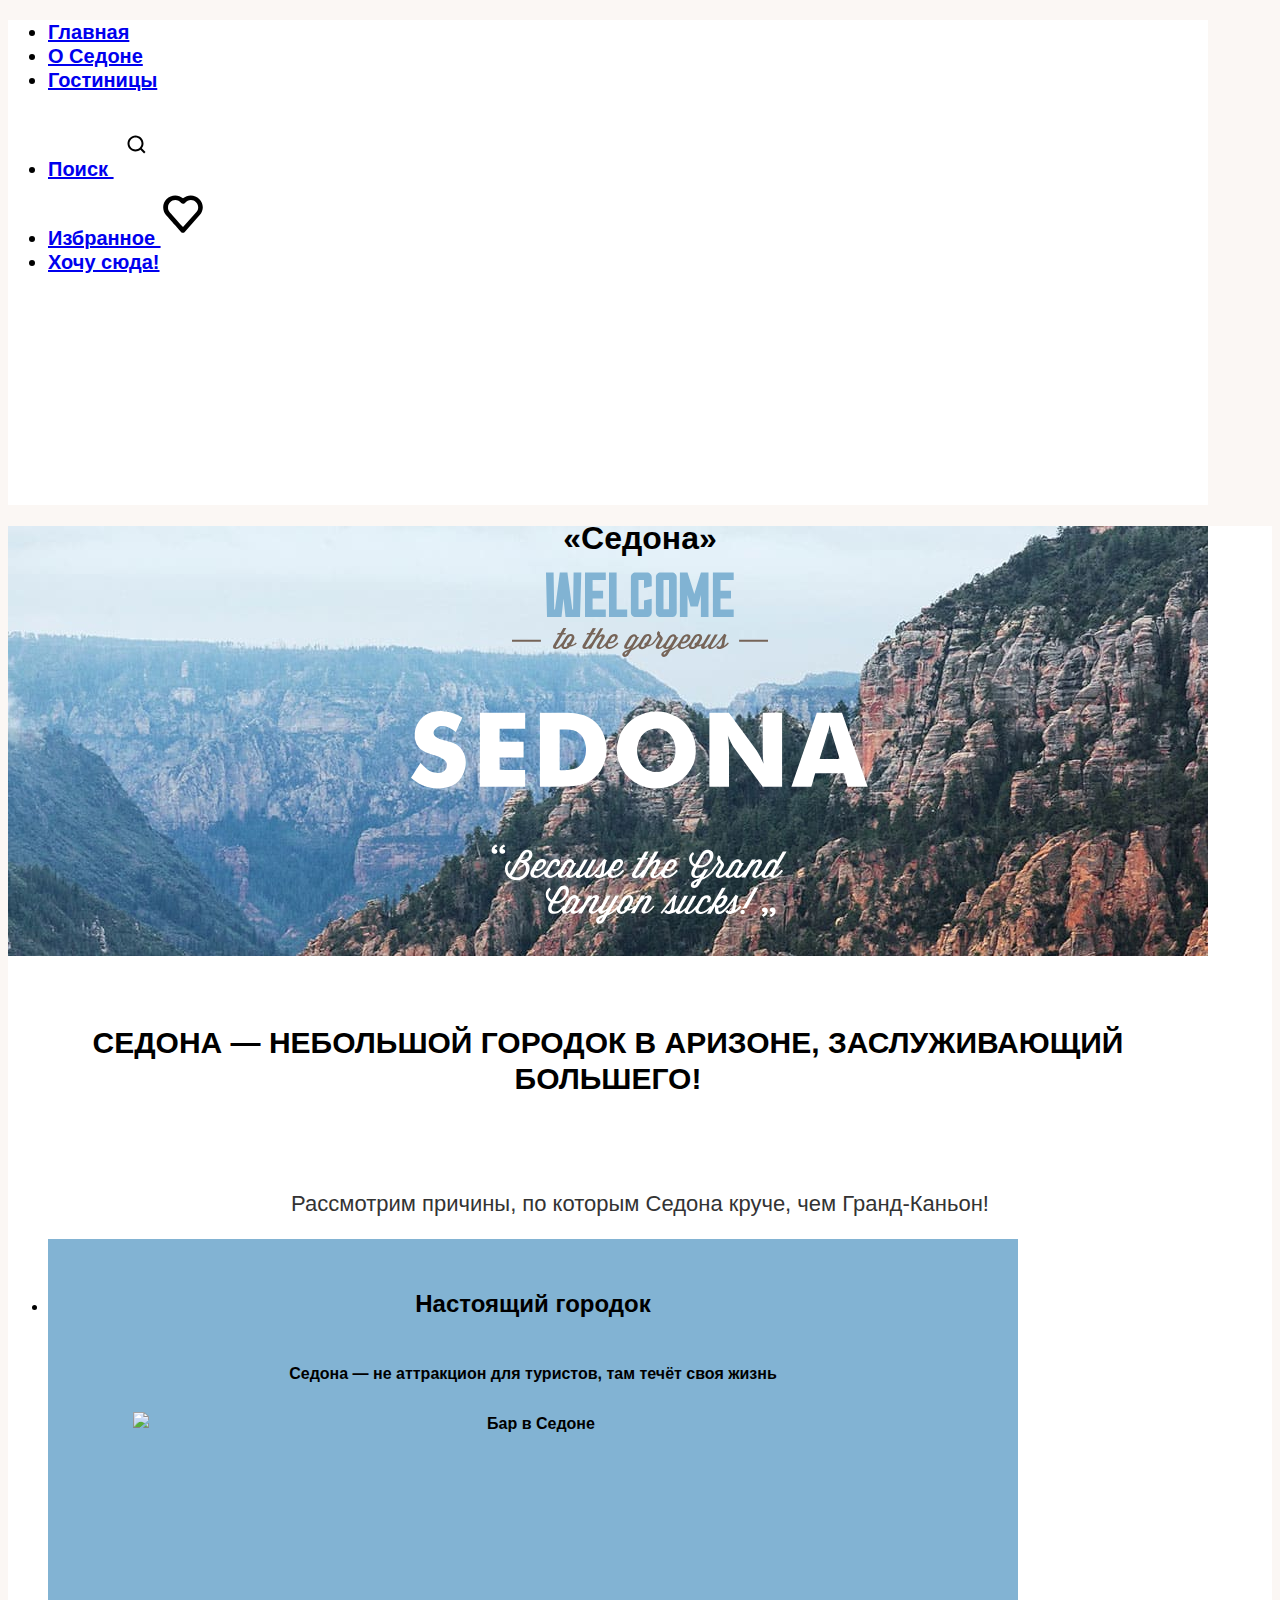
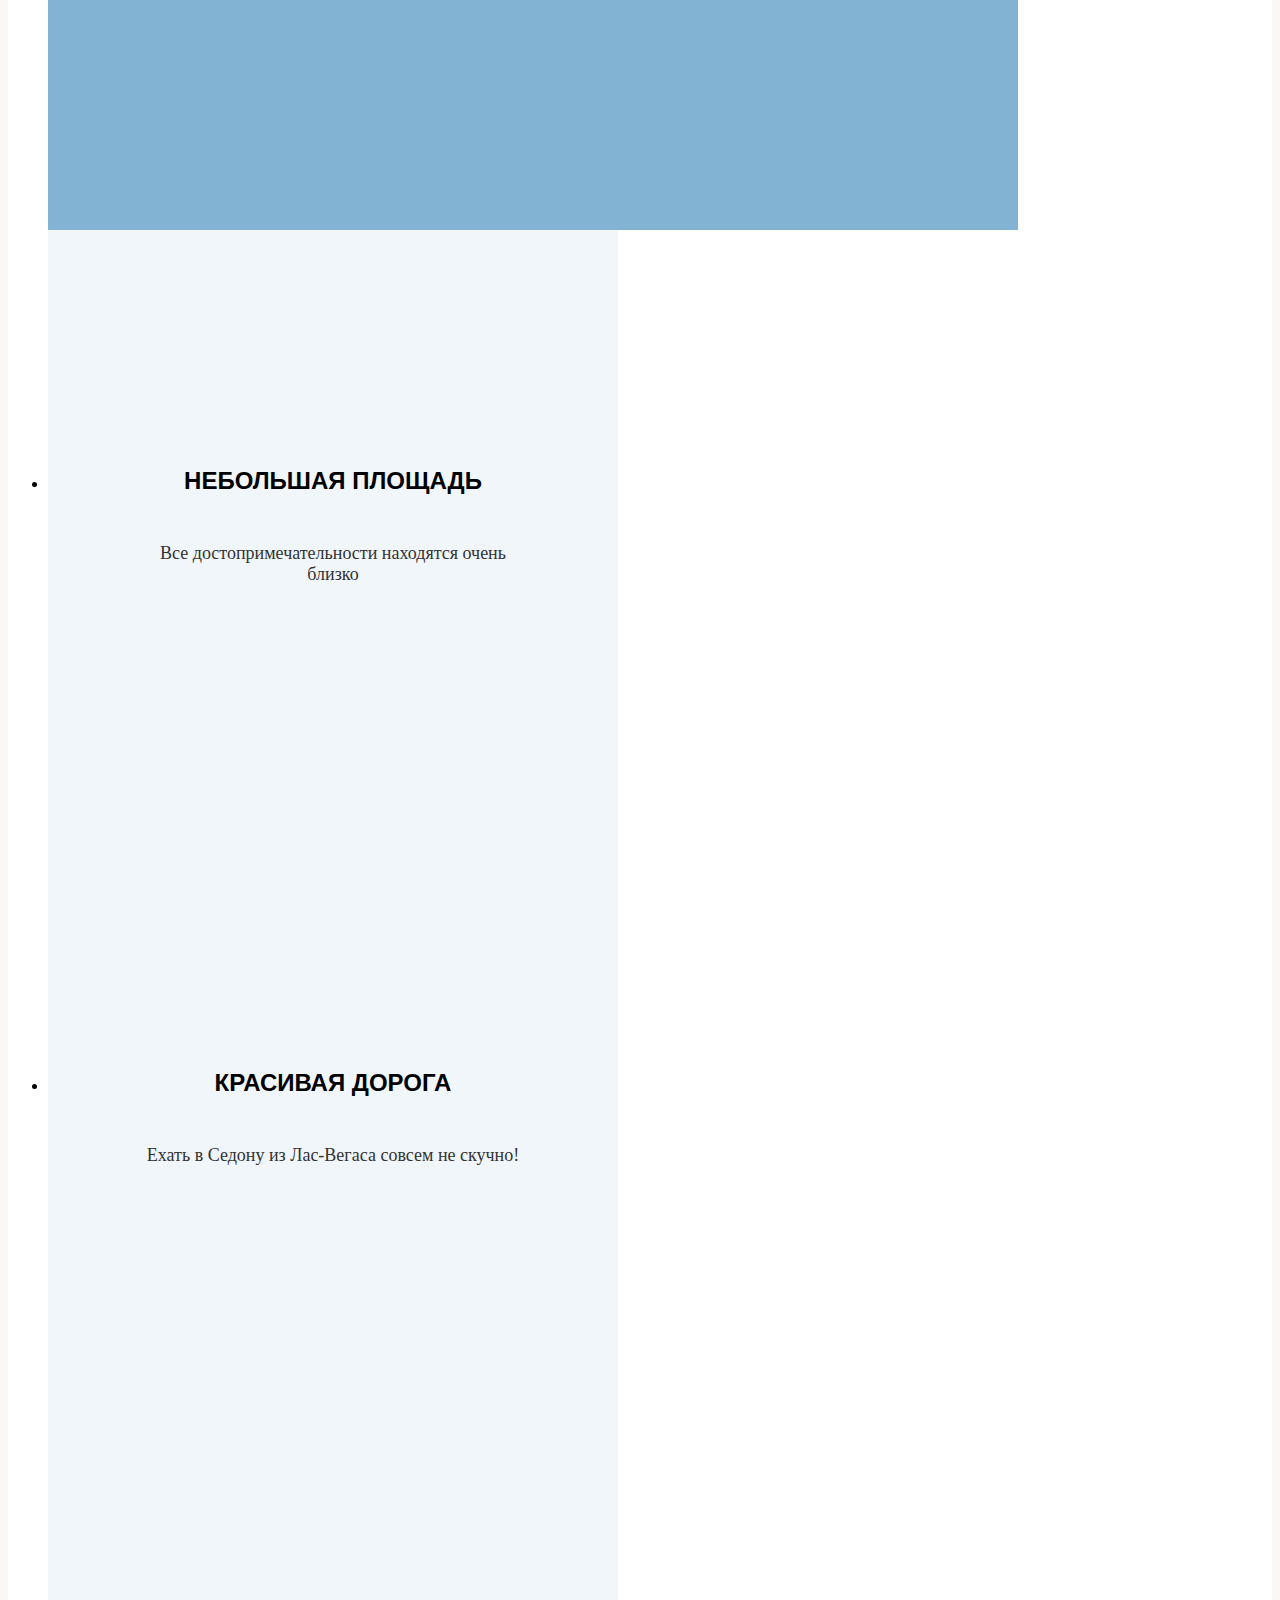
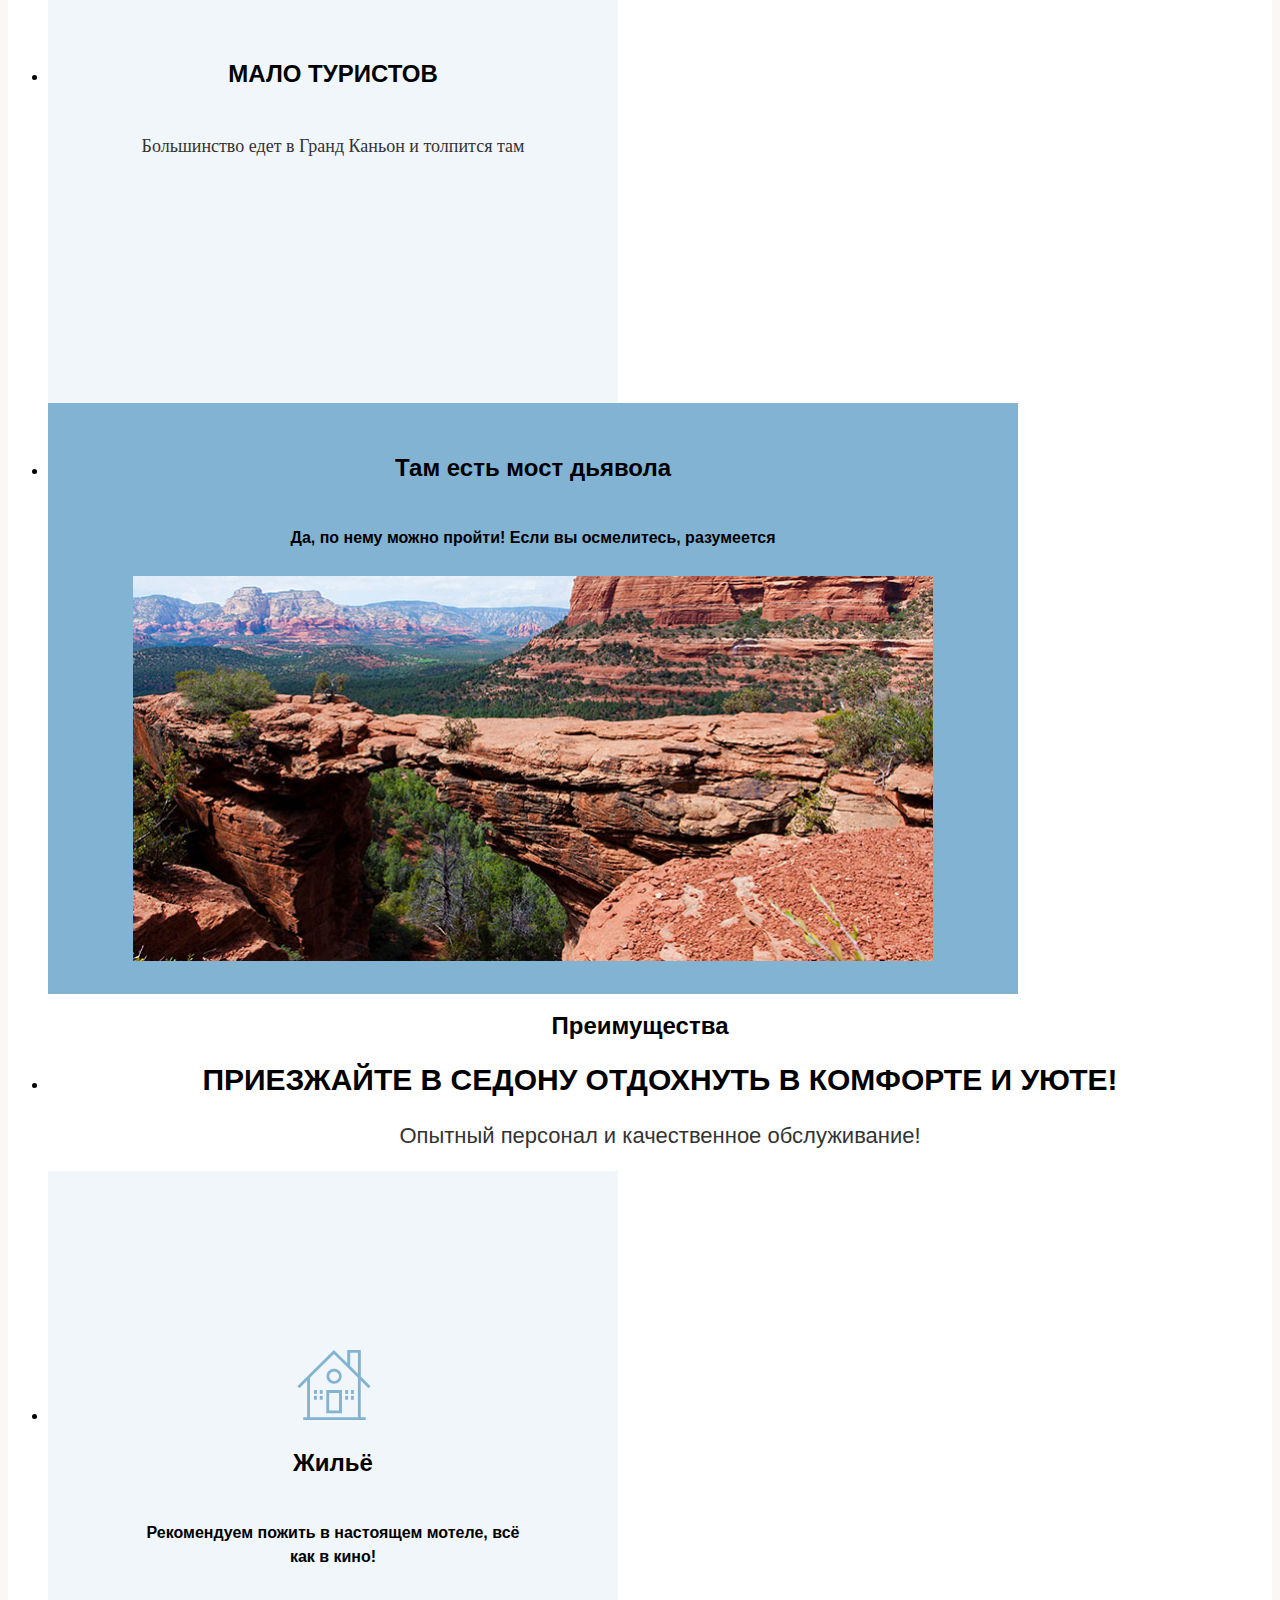
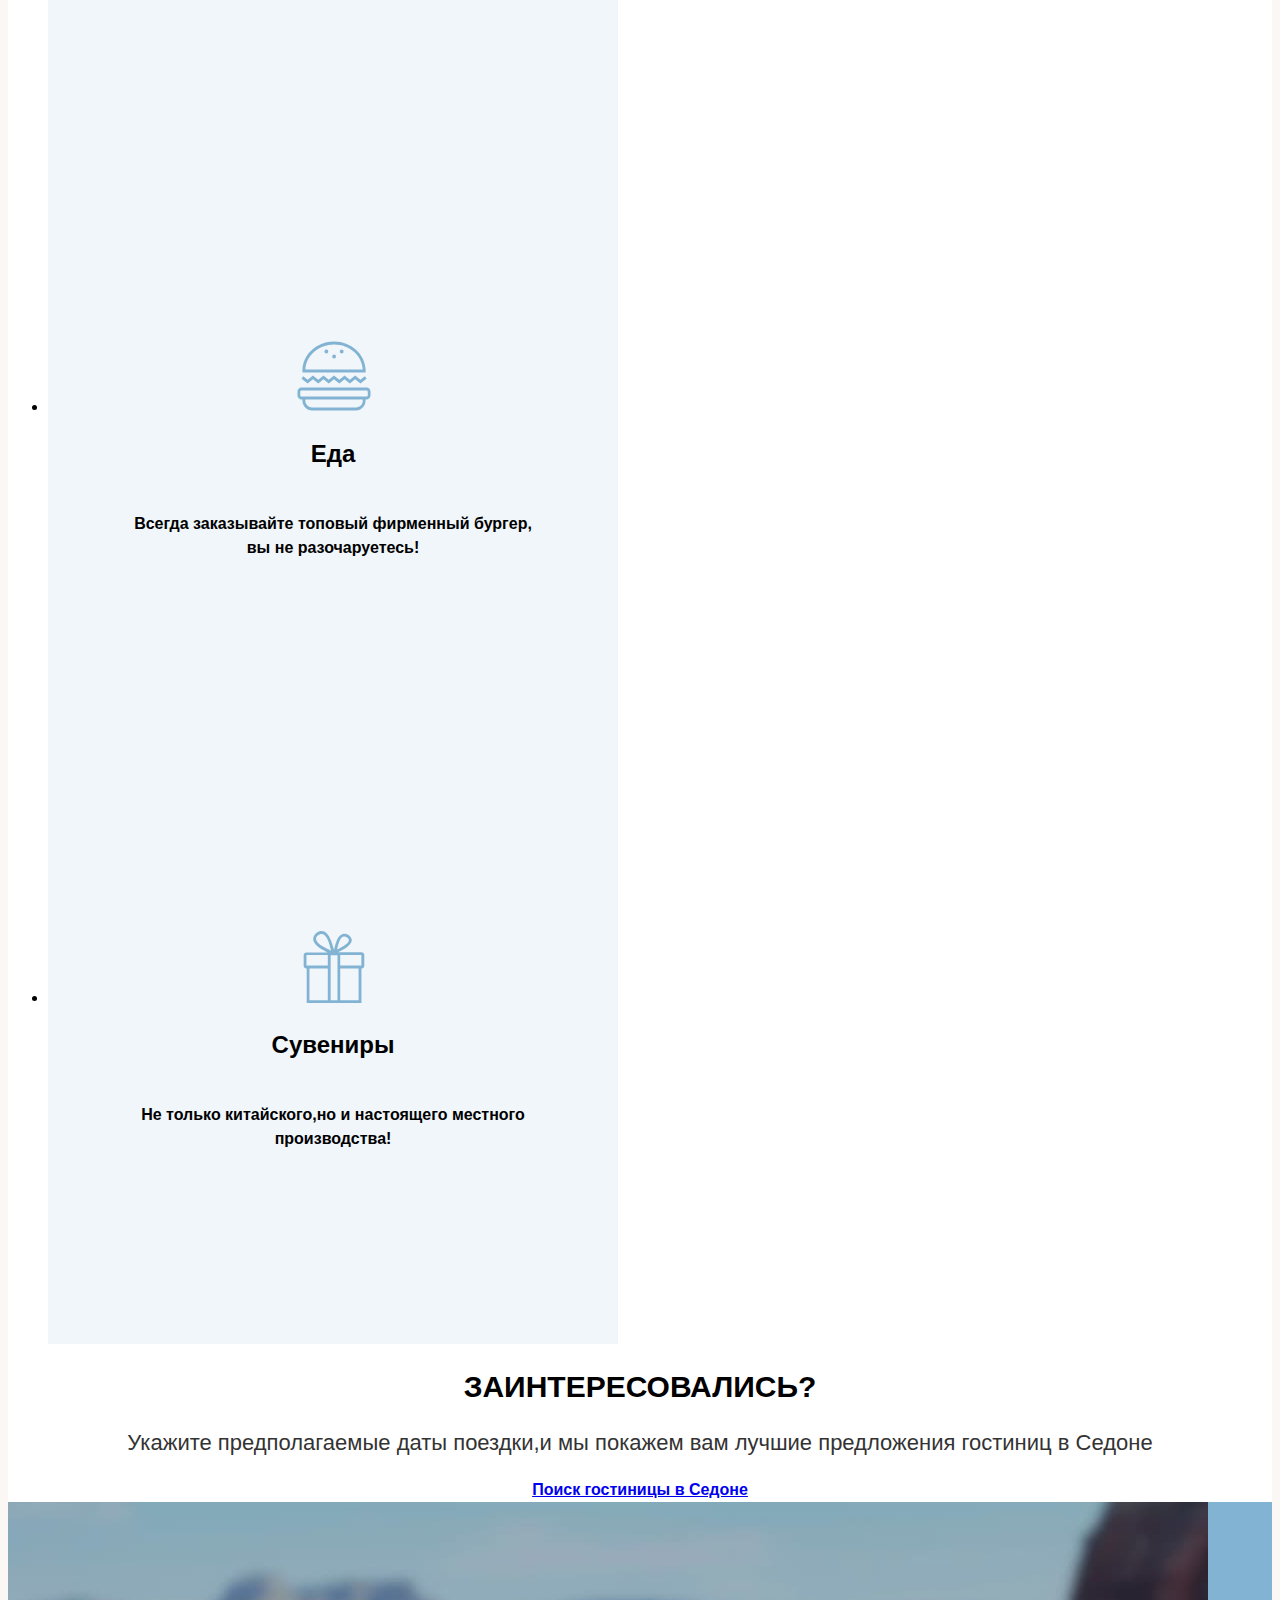
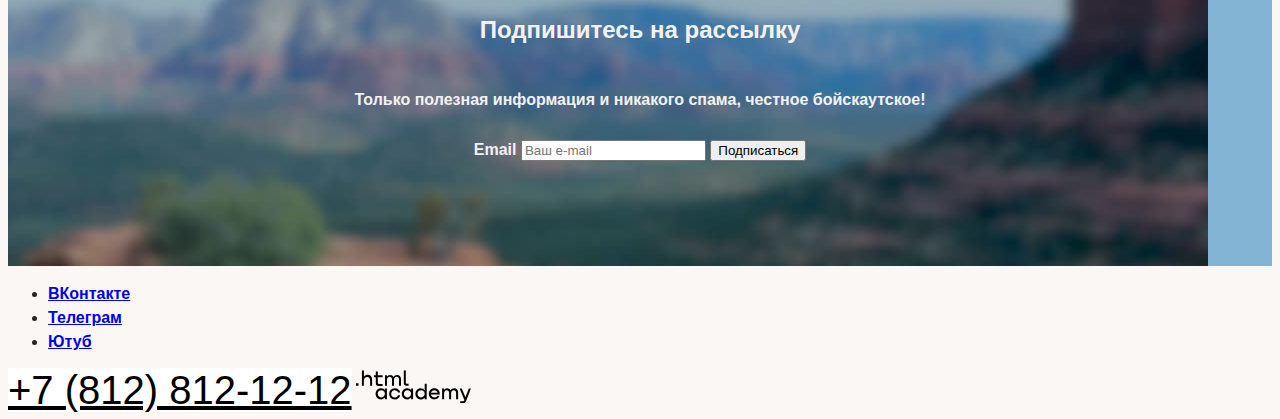
==== index.html @ 9a30c35a "правки в дз№4" ====
<!DOCTYPE html>
<html lang="ru">
  <head>
    <meta charset="utf-8">
    <title>HTML Academy: Седона</title>
    <link rel="stylesheet" href="styles/styles.css">
  </head>
  <body>
  <header class="page-header">
  <nav class="navigation">
  <a></a>
  <ul class="navigation-list">
  <li class="navigation-item">
  <a class="navigation-link" href="index.html">Главная</a>
  </li>
  <li class="navigation-item">
    <a class="navigation-link" href="#">О Седоне</a>
    </li>
    <li class="navigation-item">
      <a class="navigation-link" href="catalog.html">Гостиницы</a>
      </li>
</ul>
<ul class="navigation-list navigation-user">
  <li class="navigation-item">
  <a class="navigation-link" href="#">
    <span class="visually-hidden">
      Поиск
    </span>
      <img class="search" src="images/icons-header/search.svg" width="44" height="64" alt="Поиск">
  </a>
  </li>
  <li class="navigation-item">
    <a class="navigation-link" href="#">
      <span class="visually-hidden">
        Избранное
      </span>
        <img class="favorite" src="images/icons-header/favorite.svg" width="44" height="64" alt="Избранное">
    </a>
    </li>
    <li class="navigation-item">
      <a class="navigation-link" href="#">Хочу сюда!</a>
      </li>
</ul>
  </nav>
  </header>
  <main class="main-index">
    <section class="banner">
    <h1 class="visually-hidden">«Седона»</h1>
    <img class="inscription" src="images/welcome.svg" width="458" height="352" alt="Добро пожаловать в Седону!">
    </section>
    <section class="advantage">
    <h2 class="advantage-title-sedona">Седона — небольшой городок в Аризоне, заслуживающий большего!</h2>
    <p class="advantage-description-sedona">Рассмотрим причины, по которым Седона круче, чем Гранд-Каньон!</p>
    <ul class="advantages-list">
      <li class="advantages-item">
  <div class="block1-item-content">
    <h2 class="block1-title">Настоящий городок</h2>
      <p class="block1-description">Седона — не аттракцион для туристов, там течёт своя жизнь</p>
  <img class="advantage-image-village" src="images/advantages/Village.jpg" width="800" height="385" alt="Бар в Седоне">
</div>
</li>
   <li class="advantages-item">
    <div class="block2-item-content">
   <h2 class="block2-title">Небольшая площадь</h2>
   <p class="block2-description">Все достопримечательности находятся очень близко</p>
   </div>
   </li>
   <li class="advantages-item">
    <div class="block2-item-content">
     <h2 class="block2-title">Красивая дорога</h2>
     <p class="block2-description">Ехать в Седону из Лас-Вегаса совсем не скучно!</p>
    </div>
    </li>
    <li class="advantages-item">
      <div class="block2-item-content">
    <h2 class="block2-title">Мало туристов</h2>
     <p class="block2-description">Большинство едет в Гранд Каньон и толпится там</p>
      </div>
    </li>
    <li class="advantages-item">
      <div class="block3-item-content">
     <h2 class="block3-title">Там есть мост дьявола</h2>
     <p class="block3-description">Да, по нему можно пройти! Если вы осмелитесь, разумеется</p>
     <img class="sight-item" src="images/advantages/Devil's-bridge.jpg" width="800" height="385" alt="Мост дъявола в Седоне">
    </div>
     </li>
     </ul>
     </section>
      <section class="advantages">
     <h2 class="visually-hidden">Преимущества</h2>
    <ul class="advantages-list">
     <li class="block4-item-content">
   <h2 class="block4-title">Приезжайте в Седону отдохнуть в комфорте и уюте!</h2>
   <p class="block4-description">Опытный персонал и качественное обслуживание!</p>
     </li>
     </ul>
    </section>
    <section class="advantages">
   <ul class="advantages-list">
    <li class="advantages-item">
      <div class="block5-item-content">
   <img class="icon" src="images/icons-main/icon-house.svg" width="75" height="72" alt="иконка домика">
     <h2 class="advantages-title">Жильё</h2>
   <p class="advantages-description">Рекомендуем пожить в настоящем мотеле, всё как в кино!</p>
      </div>
  </li>
     <li class="advantages-item">
      <div class="block5-item-content">
      <img class="icon" src="images/icons-main/icon-burger.svg" width="75" height="72" alt="иконка бургера">
    <h2 class="advantages-title">Еда</h2>
   <p class="advantages-description">Всегда заказывайте топовый фирменный бургер, вы не разочаруетесь!</p>
  </div>
  </li>
     <li class="advantages-item">
      <div class="block5-item-content">
      <img class="icon" src="images/icons-main/icon-gift.svg" width="75" height="72" alt="иконка подарка">
    <h2 class="advantages-title">Сувениры</h2>
     <p class="advantages-description">Не только китайского,но и настоящего местного производства!</p>
    </div>
    </li>
     </ul>
     </section>
   <section class="appointment">
   <h2 class="appointment-title">Заинтересовались?</h2>
   <p class="appointment-title-description">Укажите предполагаемые даты поездки,и мы покажем вам лучшие предложения гостиниц в Седоне</p>
  <a class="button reserve-a-hotel" href="#">Поиск гостиницы в Седоне</a>
</section>
<section class="newsletter">
  <h2 class="page-main-title">Подпишитесь на рассылку</h2>
  <p>Только полезная информация и никакого спама, честное бойскаутское!</p>
  <form class="newsletter-form" action="https://echo.htmlacademy.ru/" method="post">
    <label class="visually-hidden" for="newsletter-email">Email</label>
  <input class="field"  placeholder="Ваш e-mail" type="email" name="newsletter-email" id="newsletter-email" required>
  <button class="button newsletter-button" type="submit">
   <span>Подписаться</span>
   </button>
  </form>
 </section>
     </main>
     <footer>
  <ul class="footer-social">
     <li class="footer-social-item">
      <a class="button" href="https://vk.com/htmlacademy">
     <span class="visually-hidden">ВКонтакте</span>
       </a>
       </li>
     <li class="footer-social-item">
     <a class="button" href=" https://t.me/htmlacademy">
     <span class="visually-hidden">Телеграм</span>
     </a>
     </li>
     <li class="footer-social-item">
    <a class="button" href="https://www.youtube.com/user/htmlacademyru">
     <span class="visually-hidden">Ютуб</span>
     </a>
     </li>
      </ul>
   <a class="footer-contacts-phone" href="tel:+78128121212">+7 (812) 812-12-12</a>
   <a class="htmlacademy-link" href="https://htmlacademy.ru/">
    <img class="htmlacademy-logo" src="images/htmlacademy-logo.svg">
  </a>
  </footer>
  </body>
</html>
---- styles/styles.css ----
@font-face {
  font-family: "PT Sans";
  font-style: normal;
  font-weight: 400;
  src: url("../fonts/ptsans-400.woff2") format("woff2");
  font-display: swap;
}

@font-face {
  font-family: "PT Sans";
  font-style: normal;
  font-weight: 700;
  src: url("../fonts/ptsans-700.woff2") format("woff2");
  font-display: swap;
}

body {
  font-family: "PT Sans", sans-serif;
  font-size: 16px;
  line-height: 24px;
  font-weight: 700;
  color: #242424;
  background-color: #fbf7f4;
}

  .page-header {
    color: #000000;
    background-color: #ffffff;
    width: 1200px;
    height: 485px;
  }

.inscription {
  align-content: center;
}

  .navigation {
font-family: "PT Sans", sans-serif;
font-size: 20px;
font-style: normal;
font-weight: 700;
line-height: 24px;
color: #000000;
background-color: #ffffff;
  }
  .main-index {
    color: #000000;
    background-color: #ffffff;
    background-image: url("../images/background.jpg");
    background-size: 1200px 485px auto;
    background-repeat: no-repeat;
    text-align: center;
  }


 .advantage-title-sedona {
font-size: 30px;
color: #000000;
font-style: normal;
font-weight: 700;
line-height: 36px;
text-transform: uppercase;
display: flex;
width: 1200px;
padding: 69px 0px;
flex-direction: column;
justify-content: center;
align-items: center;
gap: 25px;
background: var(--basic-white, #FFF);
  }

.advantage-description-sedona {
  font-size: 22px;
  font-style: normal;
  font-weight: 400;
  line-height: 26px;
  color: #333;
}
.block1-item-content {
background-color: #82B3D3;
color:#ffffff
background-image: url("../images/advantages/Village.jpg");
display: flex;
width: 800px;
height: 385px;
padding: 103px 85px;
flex-direction: column;
justify-content: center;
align-items: :right;
gap: 10px;
}

.block2-item-content {
  background: var(--background-second-1, rgba(131, 179, 211, 0.12));
  display: flex;
width: 400px;
height: 385px;
padding: 103px 85px;
flex-direction: column;
justify-content: center;
align-items: center;
gap: 10px;
flex-shrink: 0;
align-content: center;
}

.block2-title {
  font-size: 24px;
  font-style: normal;
  font-weight: 700;
  line-height: 28px;
  text-transform: uppercase;
  align-content: center;
}
.block2-description {
  font-family: PT Sans;
  font-size: 18px;
  font-style: normal;
  font-weight: 400;
  color: #333;
  line-height: 21px;
  align-content: center;
}
.block3-item-content {
background-color: #82B3D3;
color:#ffffff
background-image: url("../images/devil's-bridge.jpg");
display: flex;
width: 800px;
height: 385px;
padding: 103px 85px;
flex-direction: column;
justify-content: center;
align-items: :right;
gap: 10px;
}

.block4-title {
font-size: 30px;
font-style: normal;
font-weight: 700;
line-height: 36px;
text-transform: uppercase;
}
.block4-description {
  font-size: 22px;
  font-style: normal;
  font-weight: 400;
  line-height: 26px;
  color: #333;
}
.block5-item-content {
background: var(--background-second-1, rgba(131, 179, 211, 0.12));
display: flex;
width: 400px;
height: 385px;
padding: 103px 85px;
flex-direction: column;
justify-content: center;
align-items: center;
gap: 10px;
flex-shrink: 0;
align-content: center;
}
.appointment-title {
font-size: 30px;
font-style: normal;
font-weight: 700;
line-height: 36px;
text-transform: uppercase;
}

.appointment-title-description {
color:#333;
font-size: 22px;
font-style: normal;
font-weight: 400;
line-height: 26px;
}

.newsletter {
background-image: url("../images/Subscribe.jpg");
color: #F2F2F2;
background-color: #82B3D3;
display: flex;
padding: 96px 258px 104px 258px;
flex-direction: column;
justify-content: center;
align-items: center;
gap: 10px;
background-repeat: no-repeat;
}
.footer-contacts-phone {
font-size: 40px;
font-style: normal;
font-weight: 400;
line-height: 40px;
color: #000000;
background-color: #ffffff;
text-transform: uppercase;
}
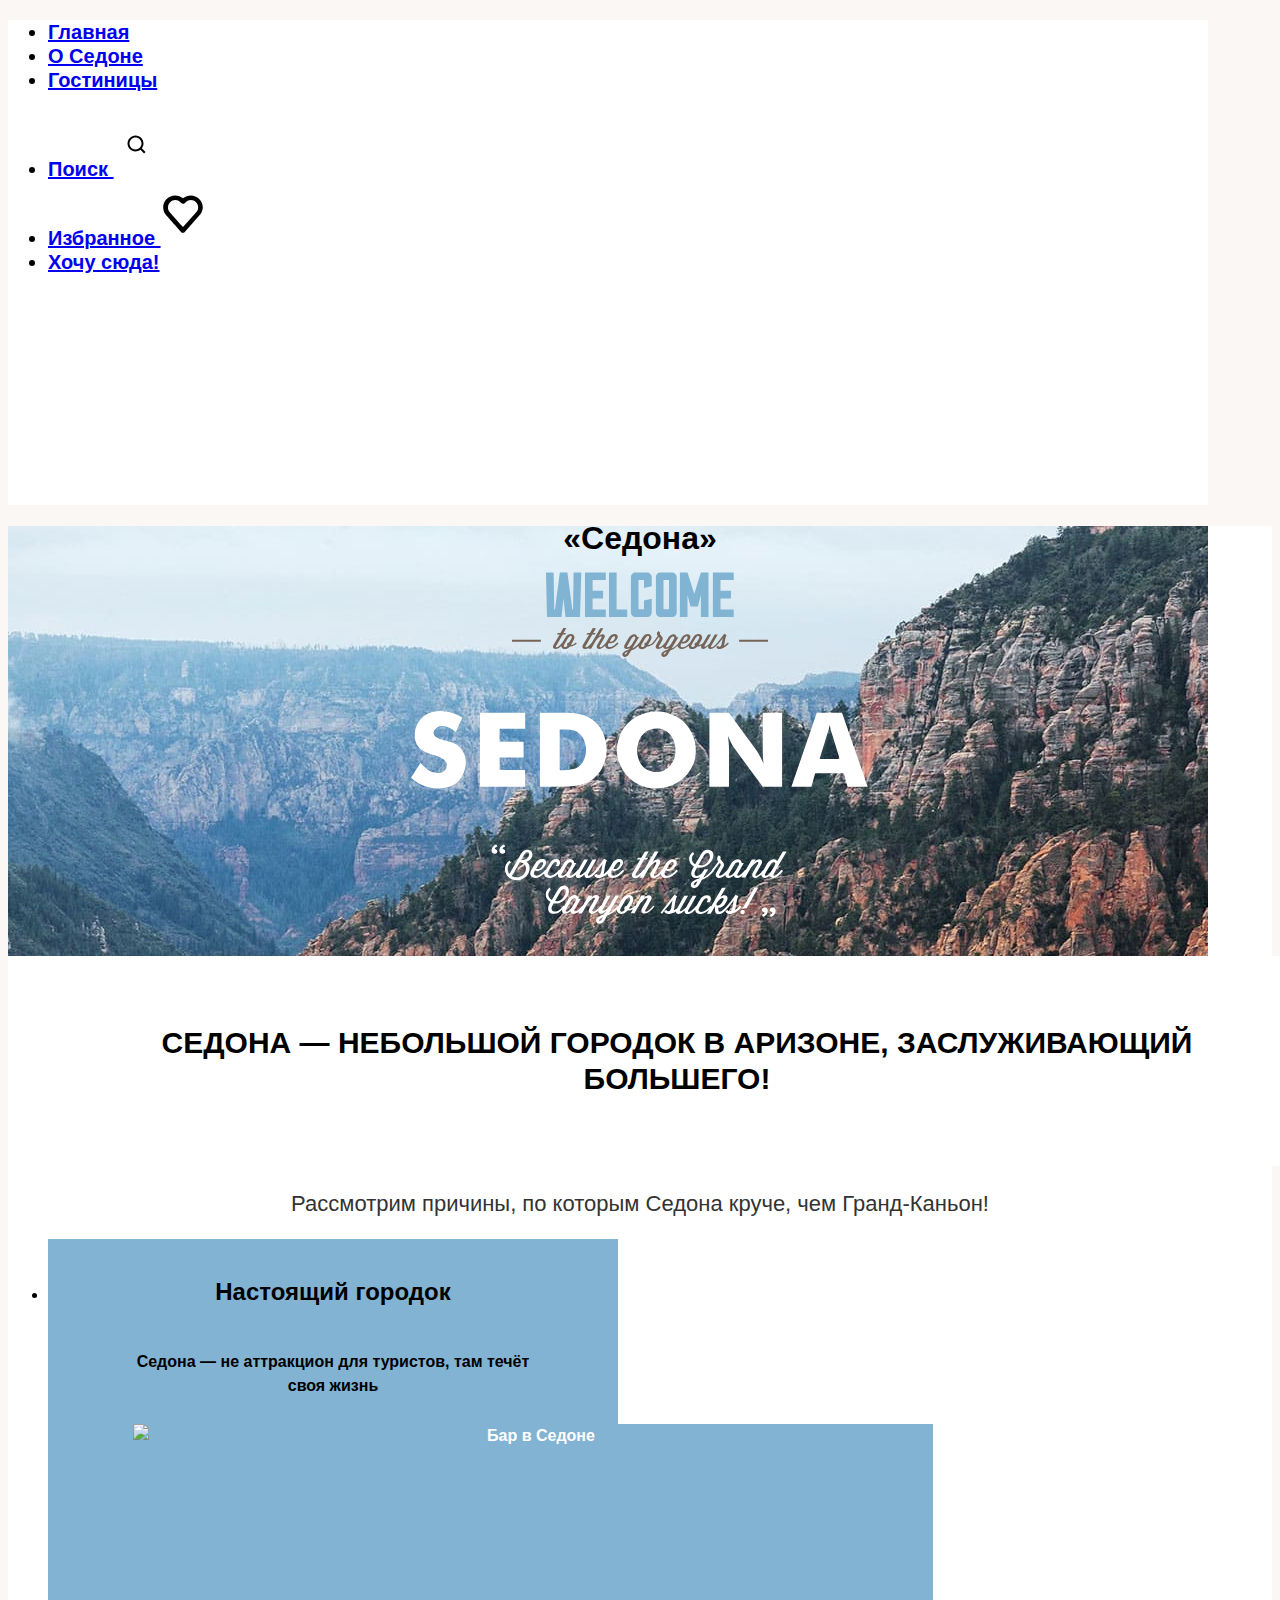
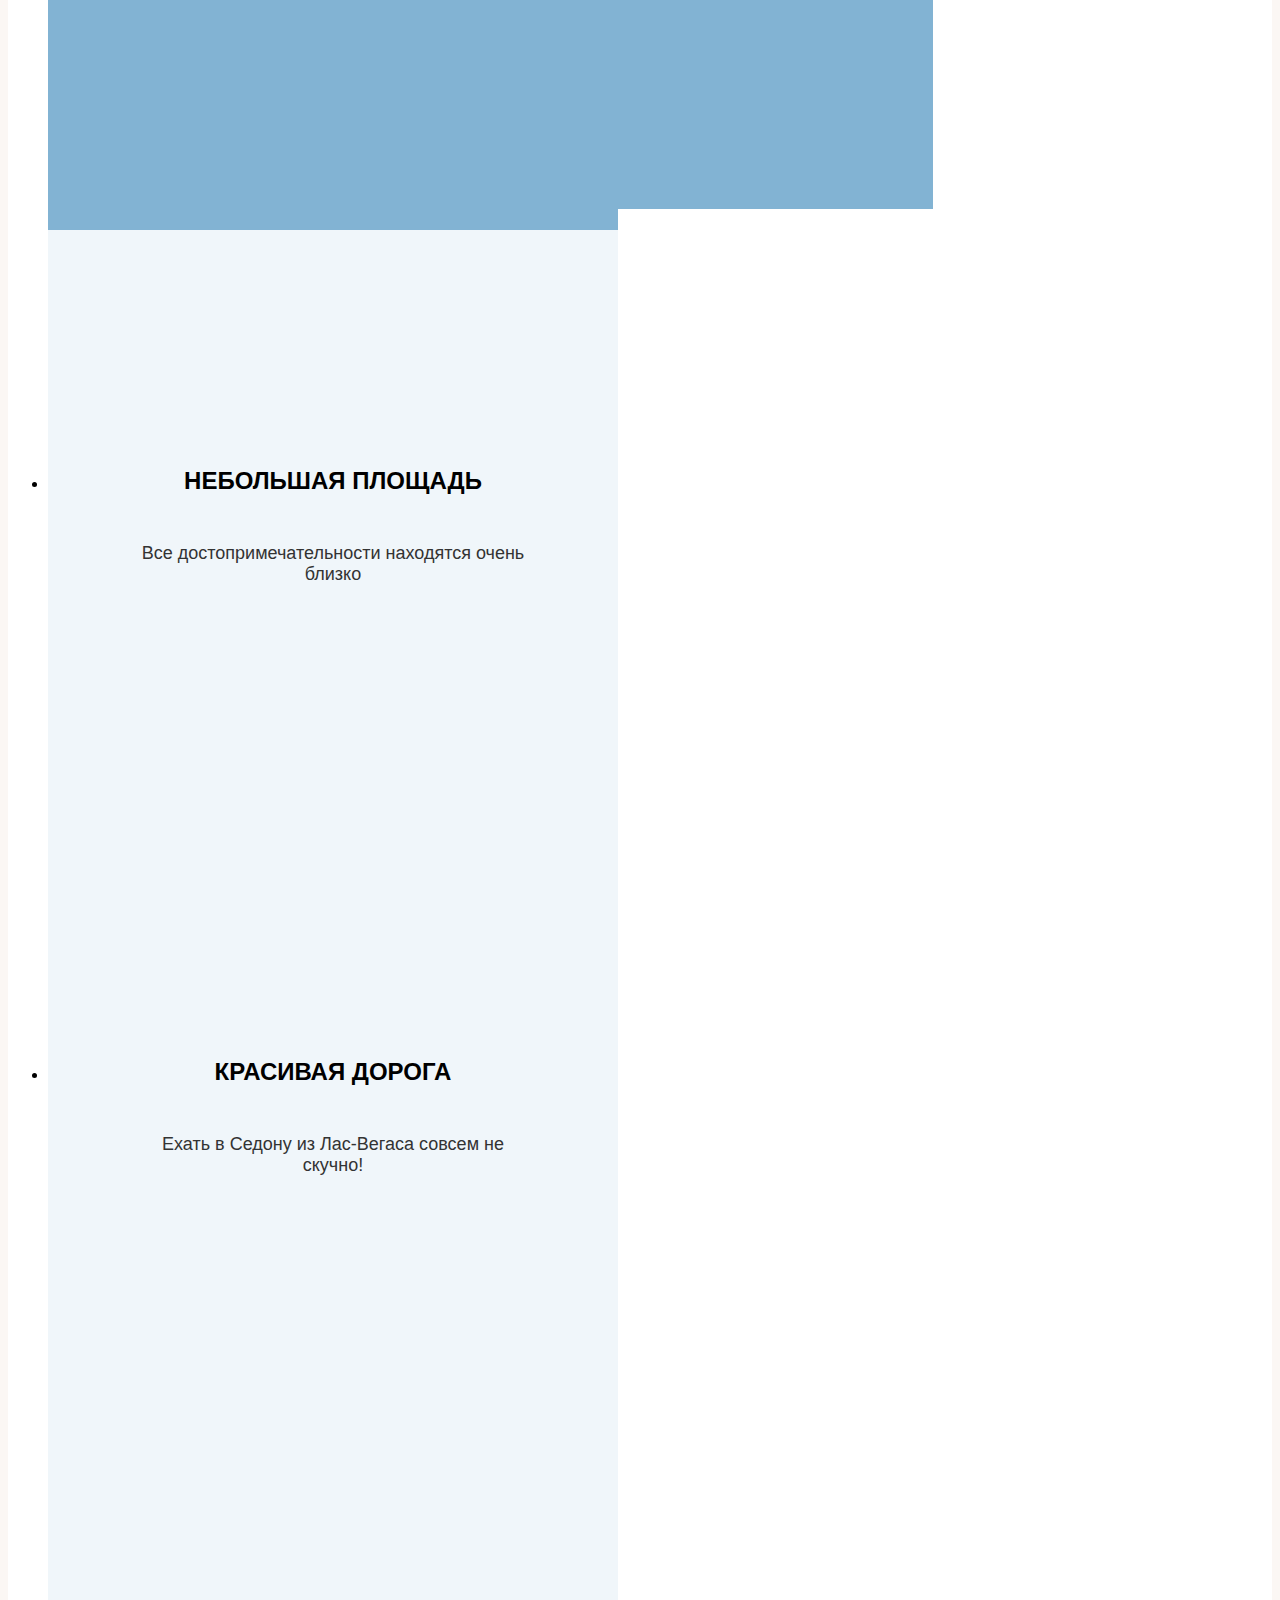
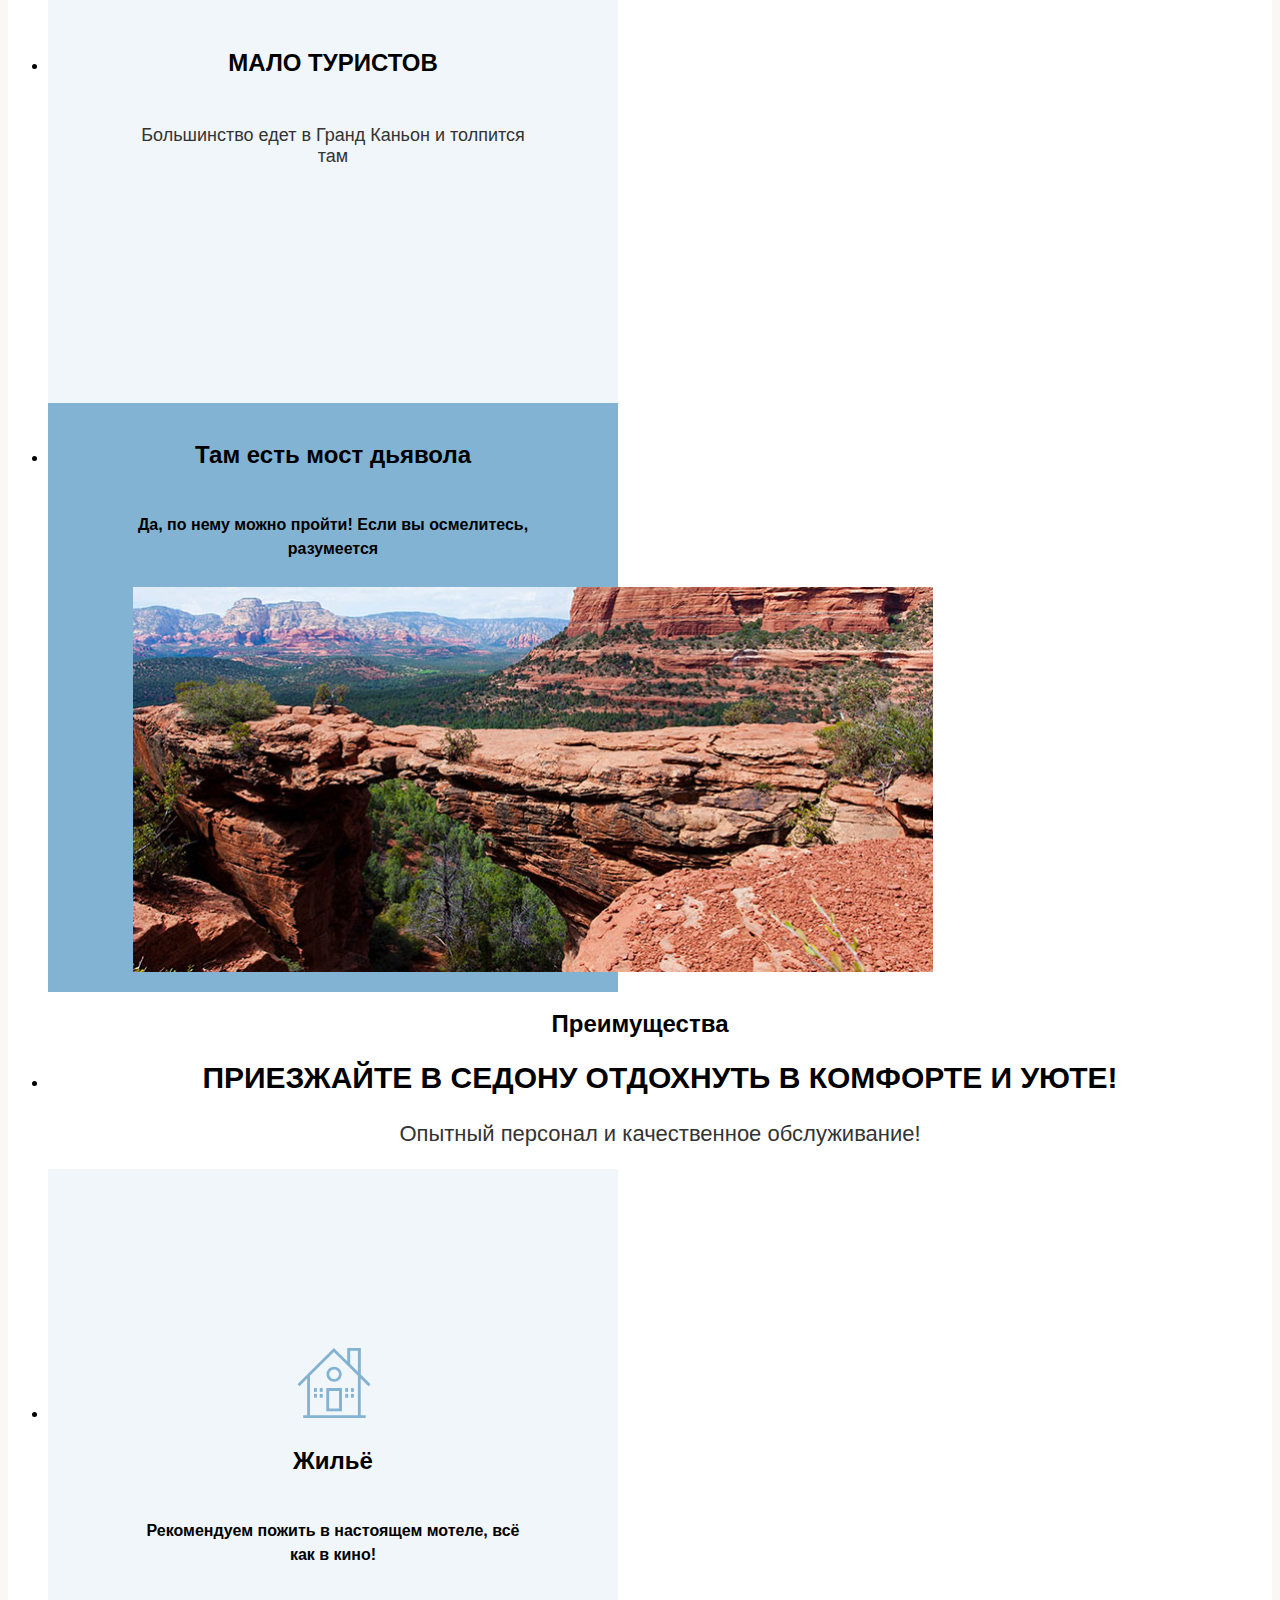
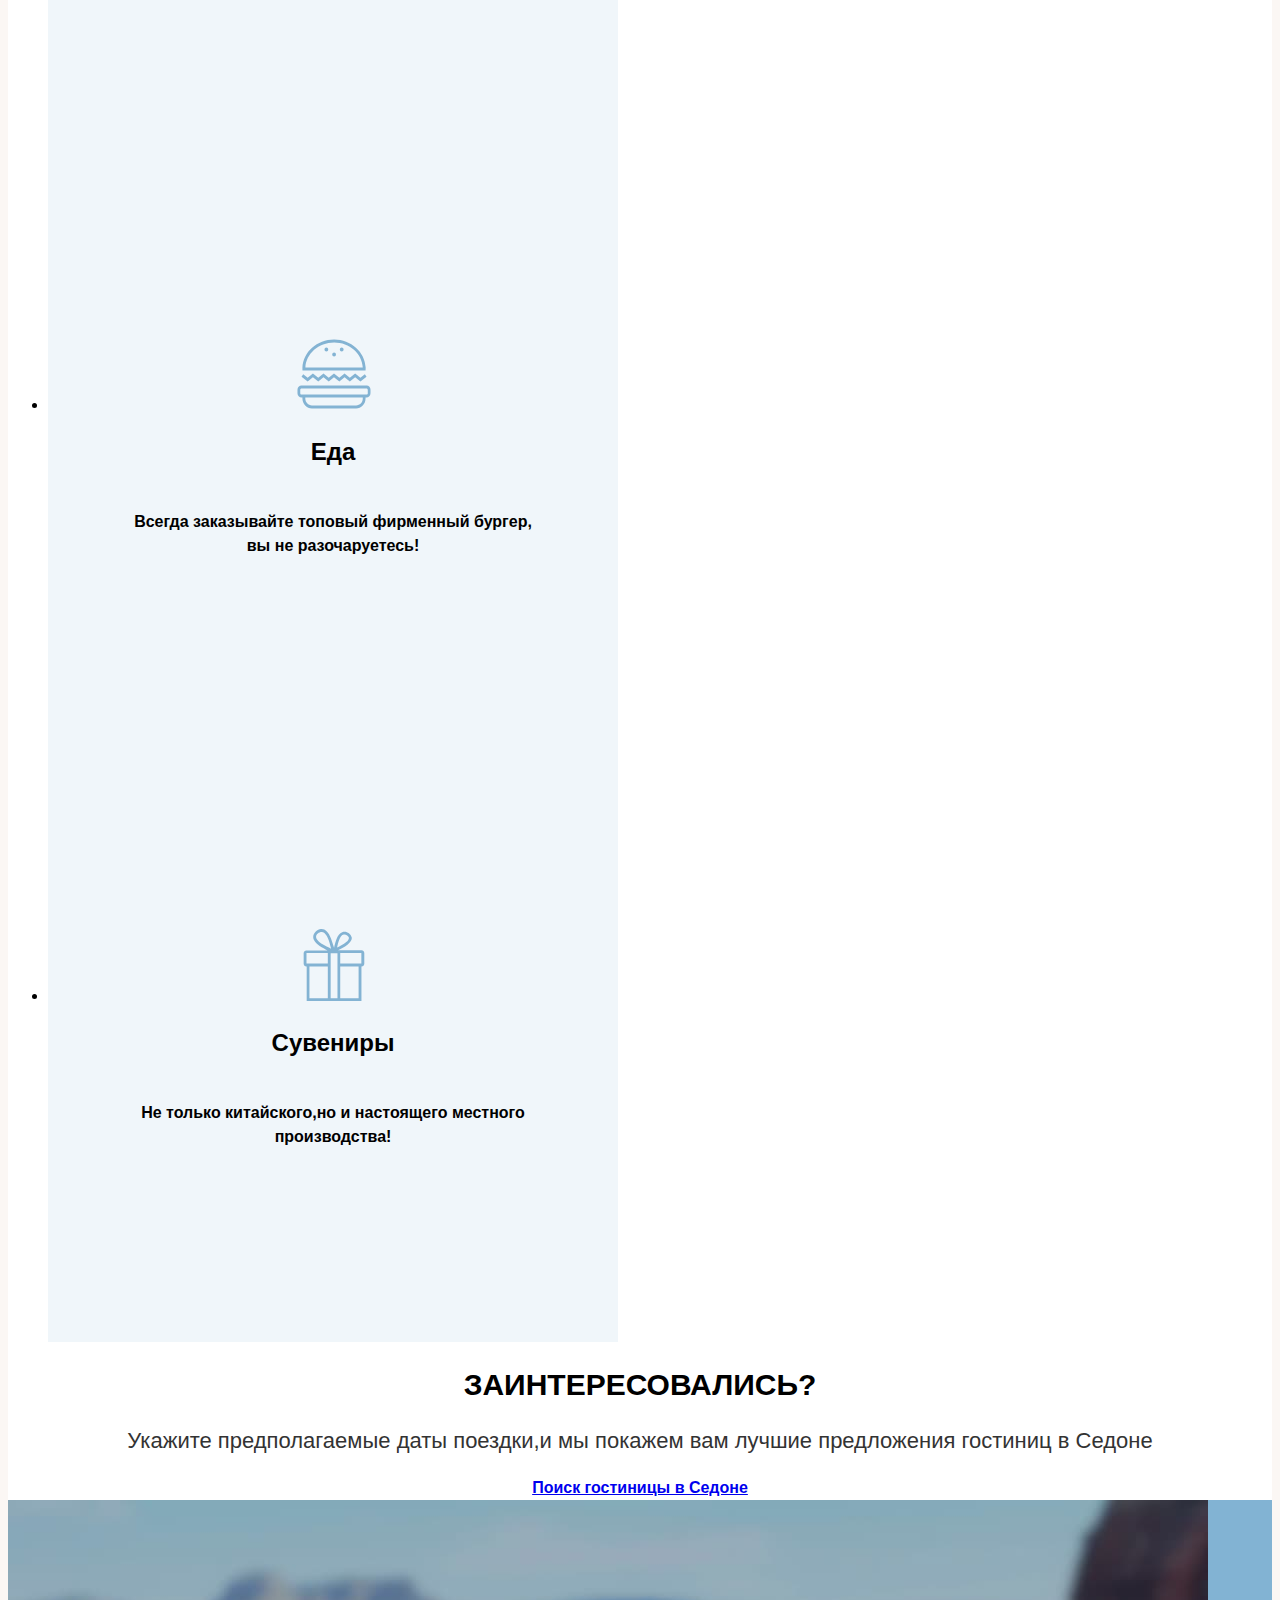
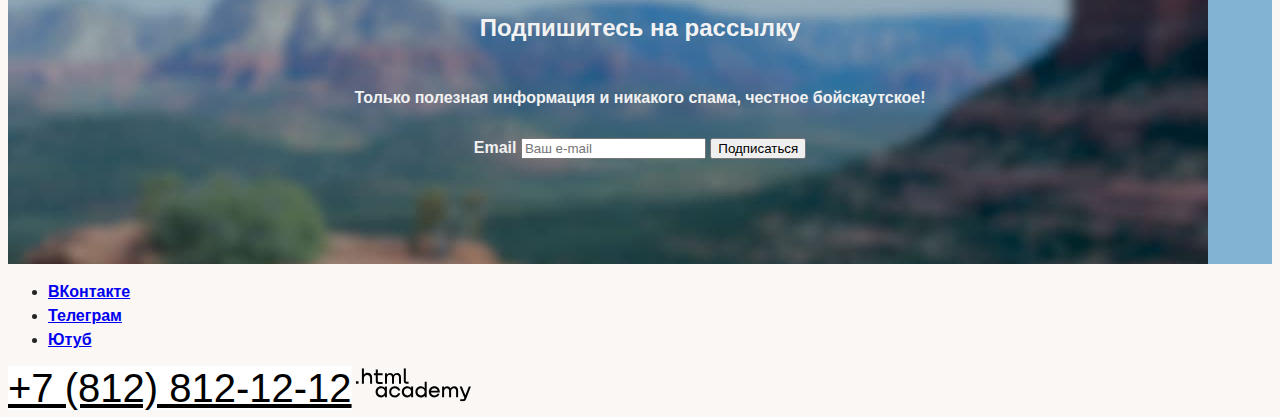
==== commit d82bcb8d: "правки в дз №4" ====
--- a/index.html
+++ b/index.html
@@ -81,7 +81,7 @@
       <div class="block3-item-content">
      <h2 class="block3-title">Там есть мост дьявола</h2>
      <p class="block3-description">Да, по нему можно пройти! Если вы осмелитесь, разумеется</p>
-     <img class="sight-item" src="images/advantages/Devil's-bridge.jpg" width="800" height="385" alt="Мост дъявола в Седоне">
+     <img class="advantage-image-devils-bridge" src="images/advantages/Devil's-bridge.jpg" width="800" height="385" alt="Мост дъявола в Седоне">
     </div>
      </li>
      </ul>
--- a/styles/styles.css
+++ b/styles/styles.css
@@ -5,7 +5,6 @@
   src: url("../fonts/ptsans-400.woff2") format("woff2");
   font-display: swap;
 }
-
 @font-face {
   font-family: "PT Sans";
   font-style: normal;
@@ -13,7 +12,6 @@
   src: url("../fonts/ptsans-700.woff2") format("woff2");
   font-display: swap;
 }
-
 body {
   font-family: "PT Sans", sans-serif;
   font-size: 16px;
@@ -22,54 +20,48 @@
   color: #242424;
   background-color: #fbf7f4;
 }
-
-  .page-header {
-    color: #000000;
-    background-color: #ffffff;
-    width: 1200px;
-    height: 485px;
-  }
-
+.page-header {
+  color: #000000;
+  background-color: #ffffff;
+  width: 1200px;
+  height: 485px;
+}
 .inscription {
   align-content: center;
 }
-
-  .navigation {
-font-family: "PT Sans", sans-serif;
-font-size: 20px;
-font-style: normal;
-font-weight: 700;
-line-height: 24px;
-color: #000000;
-background-color: #ffffff;
-  }
-  .main-index {
-    color: #000000;
-    background-color: #ffffff;
-    background-image: url("../images/background.jpg");
-    background-size: 1200px 485px auto;
-    background-repeat: no-repeat;
-    text-align: center;
-  }
-
-
- .advantage-title-sedona {
-font-size: 30px;
-color: #000000;
-font-style: normal;
-font-weight: 700;
-line-height: 36px;
-text-transform: uppercase;
-display: flex;
-width: 1200px;
-padding: 69px 0px;
-flex-direction: column;
-justify-content: center;
-align-items: center;
-gap: 25px;
-background: var(--basic-white, #FFF);
-  }
-
+.navigation {
+  font-family: "PT Sans", sans-serif;
+  font-size: 20px;
+  font-style: normal;
+  font-weight: 700;
+  line-height: 24px;
+  color: #000000;
+  background-color: #ffffff;
+}
+.main-index {
+  color: #000000;
+  background-color: #ffffff;
+  background-image: url("../images/background.jpg");
+  background-size: 1200px 485px;
+  background-repeat: no-repeat;
+  text-align: center;
+}
+.advantage-title-sedona {
+  font-size: 30px;
+  color: #000000;
+  font-style: normal;
+  font-weight: 700;
+  line-height: 36px;
+  text-transform: uppercase;
+  display: flex;
+  width: 1200px;
+  padding: 69px;
+  flex-direction: column;
+  justify-content: center;
+  align-items: center;
+  gap: 25px;
+  background: var(--basic-white, #fff);
+}
 .advantage-description-sedona {
   font-size: 22px;
   font-style: normal;
@@ -78,31 +70,32 @@
   color: #333;
 }
 .block1-item-content {
-background-color: #82B3D3;
-color:#ffffff
-background-image: url("../images/advantages/Village.jpg");
-display: flex;
-width: 800px;
-height: 385px;
-padding: 103px 85px;
-flex-direction: column;
-justify-content: center;
-align-items: :right;
-gap: 10px;
+  background: #82b3d3;
+  display: flex;
+  width: 400px;
+  height: 385px;
+  padding: 103px 85px;
+  flex-direction: column;
+  justify-content: center;
+  gap: 10px;
 }
-
+.advantage-image-village {
+  background-image: url("../images/advantages/Village.jpg");
+  background-color: #82b3d3;
+  color: #ffffff;
+}
 .block2-item-content {
   background: var(--background-second-1, rgba(131, 179, 211, 0.12));
   display: flex;
-width: 400px;
-height: 385px;
-padding: 103px 85px;
-flex-direction: column;
-justify-content: center;
-align-items: center;
-gap: 10px;
-flex-shrink: 0;
-align-content: center;
+  width: 400px;
+  height: 385px;
+  padding: 103px 85px;
+  flex-direction: column;
+  justify-content: center;
+  align-items: center;
+  gap: 10px;
+  flex-shrink: 0;
+  align-content: center;
 }
 
 .block2-title {
@@ -114,7 +107,6 @@
   align-content: center;
 }
 .block2-description {
-  font-family: PT Sans;
   font-size: 18px;
   font-style: normal;
   font-weight: 400;
@@ -123,25 +115,26 @@
   align-content: center;
 }
 .block3-item-content {
-background-color: #82B3D3;
-color:#ffffff
-background-image: url("../images/devil's-bridge.jpg");
-display: flex;
-width: 800px;
-height: 385px;
-padding: 103px 85px;
-flex-direction: column;
-justify-content: center;
-align-items: :right;
-gap: 10px;
+  background: #82b3d3;
+  display: flex;
+  width: 400px;
+  height: 385px;
+  padding: 102px 85px;
+  flex-direction: column;
+  justify-content: center;
+  gap: 10px;
 }
-
+.advantage-image-devils-bridge {
+  background-image: url("../images/devil's-bridge.jpg");
+  background-color: #82b3d3;
+  color: #ffffff;
+}
 .block4-title {
-font-size: 30px;
-font-style: normal;
-font-weight: 700;
-line-height: 36px;
-text-transform: uppercase;
+  font-size: 30px;
+  font-style: normal;
+  font-weight: 700;
+  line-height: 36px;
+  text-transform: uppercase;
 }
 .block4-description {
   font-size: 22px;
@@ -151,52 +144,50 @@
   color: #333;
 }
 .block5-item-content {
-background: var(--background-second-1, rgba(131, 179, 211, 0.12));
-display: flex;
-width: 400px;
-height: 385px;
-padding: 103px 85px;
-flex-direction: column;
-justify-content: center;
-align-items: center;
-gap: 10px;
-flex-shrink: 0;
-align-content: center;
+  background: var(--background-second-1, rgba(131, 179, 211, 0.12));
+  display: flex;
+  width: 400px;
+  height: 385px;
+  padding: 103px 85px;
+  flex-direction: column;
+  justify-content: center;
+  align-items: center;
+  gap: 10px;
+  flex-shrink: 0;
+  align-content: center;
 }
 .appointment-title {
-font-size: 30px;
-font-style: normal;
-font-weight: 700;
-line-height: 36px;
-text-transform: uppercase;
+  font-size: 30px;
+  font-style: normal;
+  font-weight: 700;
+  line-height: 36px;
+  text-transform: uppercase;
 }
-
 .appointment-title-description {
-color:#333;
-font-size: 22px;
-font-style: normal;
-font-weight: 400;
-line-height: 26px;
+  color: #333;
+  font-size: 22px;
+  font-style: normal;
+  font-weight: 400;
+  line-height: 26px;
 }
-
 .newsletter {
-background-image: url("../images/Subscribe.jpg");
-color: #F2F2F2;
-background-color: #82B3D3;
-display: flex;
-padding: 96px 258px 104px 258px;
-flex-direction: column;
-justify-content: center;
-align-items: center;
-gap: 10px;
-background-repeat: no-repeat;
+  background-image: url("../images/Subscribe.jpg");
+  color: #f2f2f2;
+  background-color: #82b3d3;
+  display: flex;
+  padding: 96px 258px 104px 258px;
+  flex-direction: column;
+  justify-content: center;
+  align-items: center;
+  gap: 10px;
+  background-repeat: no-repeat;
 }
 .footer-contacts-phone {
-font-size: 40px;
-font-style: normal;
-font-weight: 400;
-line-height: 40px;
-color: #000000;
-background-color: #ffffff;
-text-transform: uppercase;
+  font-size: 40px;
+  font-style: normal;
+  font-weight: 400;
+  line-height: 40px;
+  color: #000000;
+  background-color: #ffffff;
+  text-transform: uppercase;
 }
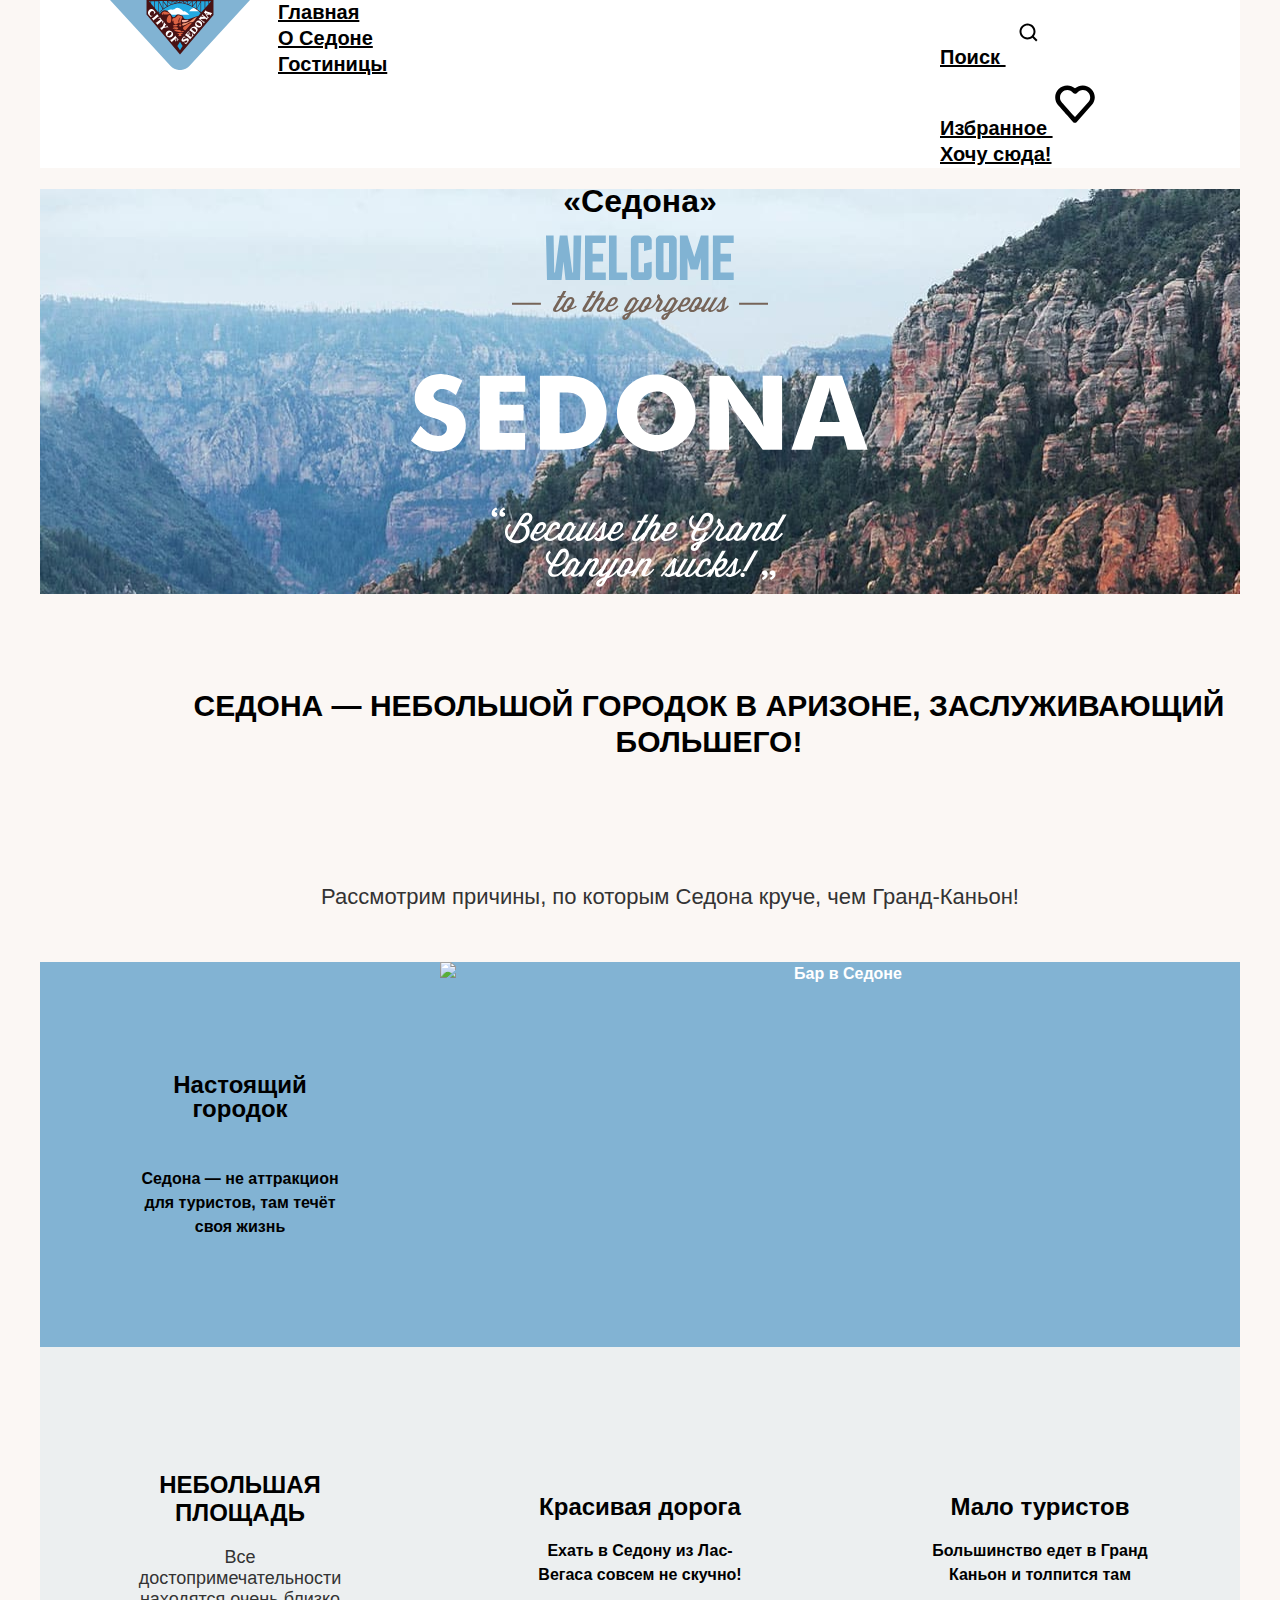
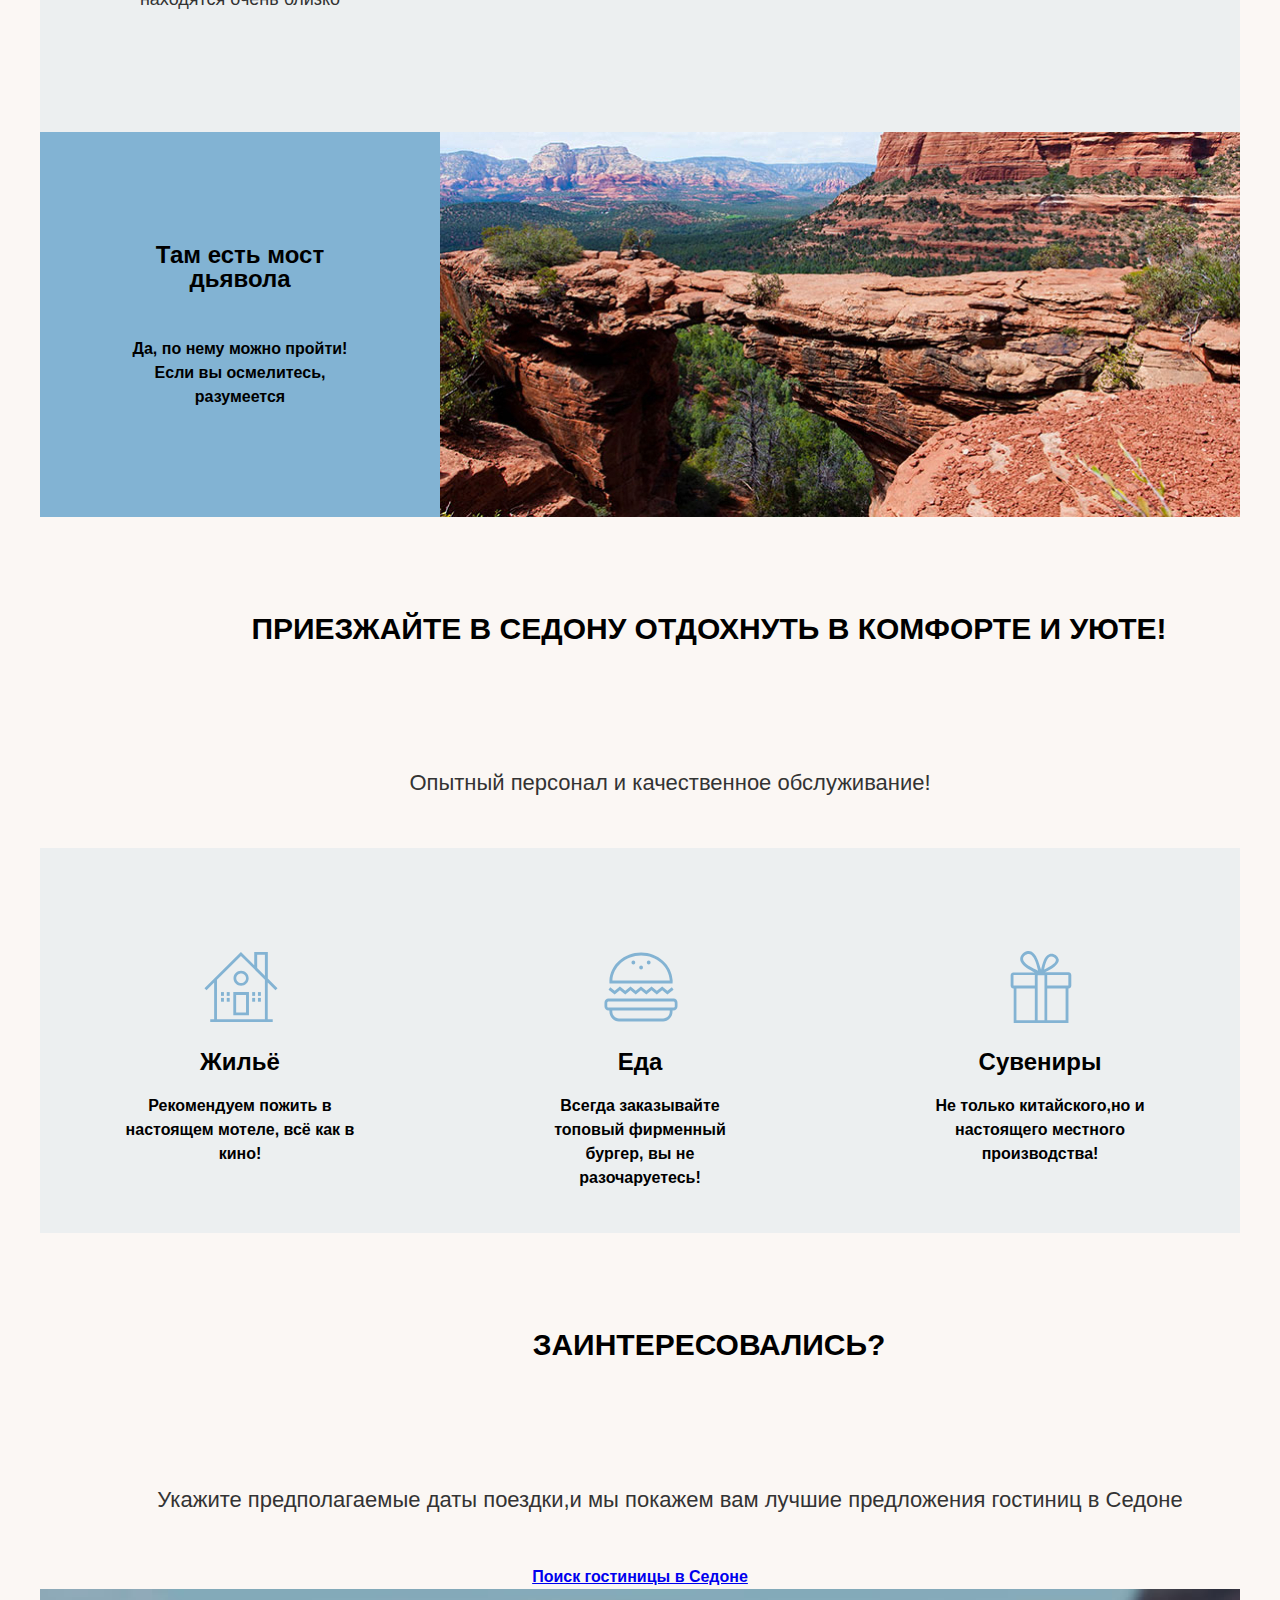
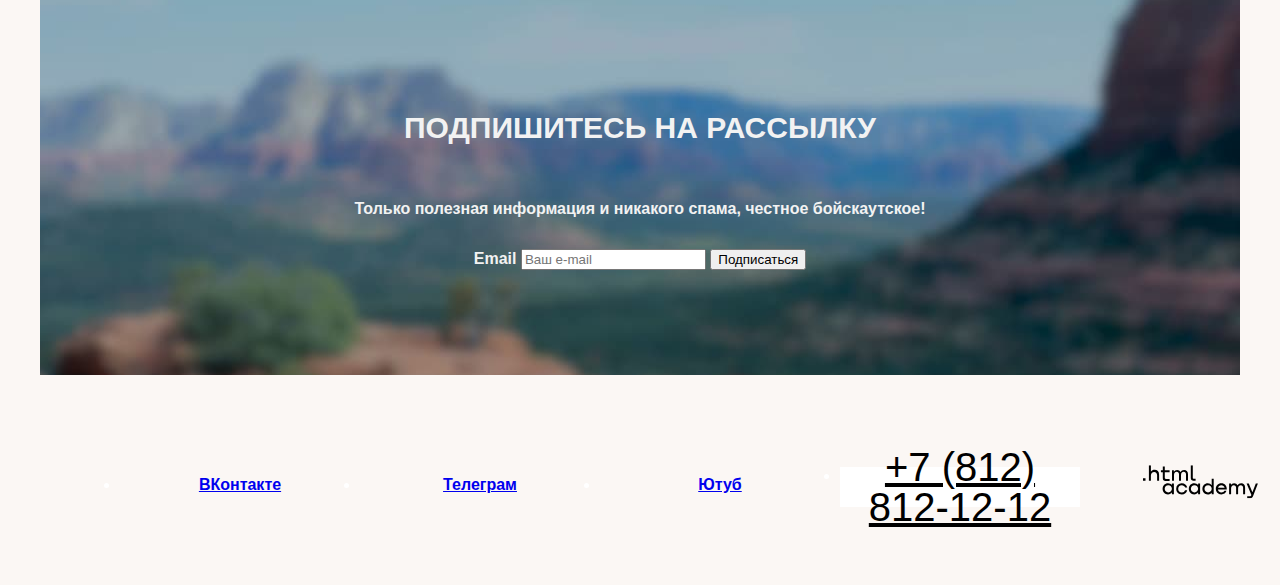
==== commit c42e689b: "дз #5" ====
--- a/index.html
+++ b/index.html
@@ -1,164 +1,269 @@
 <!DOCTYPE html>
 <html lang="ru">
   <head>
-    <meta charset="utf-8">
+    <meta charset="utf-8" />
     <title>HTML Academy: Седона</title>
-    <link rel="stylesheet" href="styles/styles.css">
+    <link rel="stylesheet" href="styles/styles.css" />
   </head>
   <body>
-  <header class="page-header">
-  <nav class="navigation">
-  <a></a>
-  <ul class="navigation-list">
-  <li class="navigation-item">
-  <a class="navigation-link" href="index.html">Главная</a>
-  </li>
-  <li class="navigation-item">
-    <a class="navigation-link" href="#">О Седоне</a>
-    </li>
-    <li class="navigation-item">
-      <a class="navigation-link" href="catalog.html">Гостиницы</a>
-      </li>
-</ul>
-<ul class="navigation-list navigation-user">
-  <li class="navigation-item">
-  <a class="navigation-link" href="#">
-    <span class="visually-hidden">
-      Поиск
-    </span>
-      <img class="search" src="images/icons-header/search.svg" width="44" height="64" alt="Поиск">
-  </a>
-  </li>
-  <li class="navigation-item">
-    <a class="navigation-link" href="#">
-      <span class="visually-hidden">
-        Избранное
-      </span>
-        <img class="favorite" src="images/icons-header/favorite.svg" width="44" height="64" alt="Избранное">
-    </a>
-    </li>
-    <li class="navigation-item">
-      <a class="navigation-link" href="#">Хочу сюда!</a>
-      </li>
-</ul>
-  </nav>
-  </header>
-  <main class="main-index">
-    <section class="banner">
-    <h1 class="visually-hidden">«Седона»</h1>
-    <img class="inscription" src="images/welcome.svg" width="458" height="352" alt="Добро пожаловать в Седону!">
-    </section>
-    <section class="advantage">
-    <h2 class="advantage-title-sedona">Седона — небольшой городок в Аризоне, заслуживающий большего!</h2>
-    <p class="advantage-description-sedona">Рассмотрим причины, по которым Седона круче, чем Гранд-Каньон!</p>
-    <ul class="advantages-list">
-      <li class="advantages-item">
-  <div class="block1-item-content">
-    <h2 class="block1-title">Настоящий городок</h2>
-      <p class="block1-description">Седона — не аттракцион для туристов, там течёт своя жизнь</p>
-  <img class="advantage-image-village" src="images/advantages/Village.jpg" width="800" height="385" alt="Бар в Седоне">
-</div>
-</li>
-   <li class="advantages-item">
-    <div class="block2-item-content">
-   <h2 class="block2-title">Небольшая площадь</h2>
-   <p class="block2-description">Все достопримечательности находятся очень близко</p>
-   </div>
-   </li>
-   <li class="advantages-item">
-    <div class="block2-item-content">
-     <h2 class="block2-title">Красивая дорога</h2>
-     <p class="block2-description">Ехать в Седону из Лас-Вегаса совсем не скучно!</p>
-    </div>
-    </li>
-    <li class="advantages-item">
-      <div class="block2-item-content">
-    <h2 class="block2-title">Мало туристов</h2>
-     <p class="block2-description">Большинство едет в Гранд Каньон и толпится там</p>
+    <header class="page-header">
+      <nav class="navigation">
+        <a
+          ><img
+            class="navigation-logo"
+            src="images/icons-header/logo.svg"
+            width="140"
+            height="70"
+            alt="Логотип проекта «Седона»"
+          />
+        </a>
+        <ul class="navigation-list">
+          <li class="navigation-item">
+            <a class="navigation-link" href="index.html">Главная</a>
+          </li>
+          <li class="navigation-item">
+            <a class="navigation-link" href="#">О Седоне</a>
+          </li>
+          <li class="navigation-item">
+            <a class="navigation-link" href="catalog.html">Гостиницы</a>
+          </li>
+        </ul>
+        <ul class="navigation-list navigation-user">
+          <li class="navigation-item">
+            <a class="navigation-link" href="#">
+              <span class="visually-hidden"> Поиск </span>
+              <img
+                class="search"
+                src="images/icons-header/search.svg"
+                width="44"
+                height="64"
+                alt="Поиск"
+              />
+            </a>
+          </li>
+          <li class="navigation-item">
+            <a class="navigation-link" href="#">
+              <span class="visually-hidden"> Избранное </span>
+              <img
+                class="favorite"
+                src="images/icons-header/favorite.svg"
+                width="44"
+                height="64"
+                alt="Избранное"
+              />
+            </a>
+          </li>
+          <li class="navigation-item">
+            <a class="navigation-link" href="#">Хочу сюда!</a>
+          </li>
+        </ul>
+      </nav>
+    </header>
+    <main class="main-container main-index">
+      <div class="page-container">
+        <section class="banner">
+          <h1 class="visually-hidden">«Седона»</h1>
+          <img
+            class="inscription"
+            src="images/welcome.svg"
+            width="458"
+            height="352"
+            alt="Добро пожаловать в Седону!"
+          />
+        </section>
+        <section class="advantage">
+          <h2 class="advantage-title-white">
+            Седона — небольшой городок в Аризоне, заслуживающий большего!
+          </h2>
+          <p class="advantage-description-white">
+            Рассмотрим причины, по которым Седона круче, чем Гранд-Каньон!
+          </p>
+          <ul class="advantages-list">
+            <li class="advantages-item">
+              <div class="advantage-item-content">
+                <h2 class="advantage-title">Настоящий городок</h2>
+                <p class="advantage-description">
+                  Седона — не аттракцион для туристов, там течёт своя жизнь
+                </p>
+              </div>
+              <img
+                  class="advantage-image-village"
+                  src="images/advantages/Village.jpg"
+                  width="800"
+                  height="385"
+                  alt="Бар в Седоне"
+                />
+            </li>
+            <li class="advantages-item">
+              <div class="blue-block">
+              <div class="advantage-item-content-blue">
+                <h2 class="advantage-title-blue">Небольшая площадь</h2>
+                <p class="advantage-description-blue">
+                  Все достопримечательности находятся очень близко
+                </p>
+              </div>
+            </li>
+            <li class="advantages-item">
+              <div class="advantage-item-content-blue">
+                <h2 class="advantage-title">Красивая дорога</h2>
+                <p class="advantage-description">
+                  Ехать в Седону из Лас-Вегаса совсем не скучно!
+                </p>
+              </div>
+            </li>
+            <li class="advantages-item">
+              <div class="advantage-item-content-blue">
+                <h2 class="advantage-title">Мало туристов</h2>
+                <p class="advantage-description">
+                  Большинство едет в Гранд Каньон и толпится там
+                </p>
+              </div>
+            </li>
+            <li class="advantages-item">
+              <div class="advantage-item-content">
+                <h2 class="advantage-title">Там есть мост дьявола</h2>
+                <p class="advantage-description">
+                  Да, по нему можно пройти! Если вы осмелитесь, разумеется
+                </p>
+              </div>
+              <img
+                  class="advantage-image-devils-bridge"
+                  src="images/advantages/Devil's-bridge.jpg"
+                  width="800"
+                  height="385"
+                  alt="Мост дъявола в Седоне"
+                />
+            </div>
+            </li>
+          </ul>
+        </section>
+        <section class="advantage">
+          <h2 class="advantage-title-white">
+            Приезжайте в Седону отдохнуть в комфорте и уюте!
+          </h2>
+          <p class="advantage-description-white">
+            Опытный персонал и качественное обслуживание!
+          </p>
+        </section>
+        <section class="advantages">
+          <ul class="advantages-list">
+            <li class="advantages-item">
+              <div class="advantage-item-content-blue">
+                <img
+                  class="icon"
+                  src="images/icons-main/icon-house.svg"
+                  width="75"
+                  height="72"
+                  alt="иконка домика"
+                />
+                <h2 class="advantages-title-blue">Жильё</h2>
+                <p class="advantages-description-blue">
+                  Рекомендуем пожить в настоящем мотеле, всё как в кино!
+                </p>
+              </div>
+            </li>
+            <li class="advantages-item">
+              <div class="advantage-item-content-blue">
+                <img
+                  class="icon"
+                  src="images/icons-main/icon-burger.svg"
+                  width="75"
+                  height="72"
+                  alt="иконка бургера"
+                />
+                <h2 class="advantages-title-blue">Еда</h2>
+                <p class="advantages-description-blue">
+                  Всегда заказывайте топовый фирменный бургер, вы не
+                  разочаруетесь!
+                </p>
+              </div>
+            </li>
+            <li class="advantages-item">
+              <div class="advantage-item-content-blue">
+                <img
+                  class="icon"
+                  src="images/icons-main/icon-gift.svg"
+                  width="75"
+                  height="72"
+                  alt="иконка подарка"
+                />
+                <h2 class="advantages-title-blue">Сувениры</h2>
+                <p class="advantages-description-blue">
+                  Не только китайского,но и настоящего местного производства!
+                </p>
+              </div>
+            </li>
+          </ul>
+        </section>
+        <section class="appointment">
+          <h2 class="advantage-title-white">Заинтересовались?</h2>
+          <p class="advantage-description-white">
+            Укажите предполагаемые даты поездки,и мы покажем вам лучшие
+            предложения гостиниц в Седоне
+          </p>
+          <a class="button reserve-a-hotel" href="#"
+            >Поиск гостиницы в Седоне</a
+          >
+        </section>
+        <section class="newsletter">
+          <h2 class="page-main-title">Подпишитесь на рассылку</h2>
+          <p>
+            Только полезная информация и никакого спама, честное бойскаутское!
+          </p>
+          <form
+            class="newsletter-form"
+            action="https://echo.htmlacademy.ru/"
+            method="post"
+          >
+            <label class="visually-hidden" for="newsletter-email">Email</label>
+            <input
+              class="field"
+              placeholder="Ваш e-mail"
+              type="email"
+              name="newsletter-email"
+              id="newsletter-email"
+              required
+            />
+            <button class="button newsletter-button" type="submit">
+              <span>Подписаться</span>
+            </button>
+          </form>
+        </section>
       </div>
-    </li>
-    <li class="advantages-item">
-      <div class="block3-item-content">
-     <h2 class="block3-title">Там есть мост дьявола</h2>
-     <p class="block3-description">Да, по нему можно пройти! Если вы осмелитесь, разумеется</p>
-     <img class="advantage-image-devils-bridge" src="images/advantages/Devil's-bridge.jpg" width="800" height="385" alt="Мост дъявола в Седоне">
-    </div>
-     </li>
-     </ul>
-     </section>
-      <section class="advantages">
-     <h2 class="visually-hidden">Преимущества</h2>
-    <ul class="advantages-list">
-     <li class="block4-item-content">
-   <h2 class="block4-title">Приезжайте в Седону отдохнуть в комфорте и уюте!</h2>
-   <p class="block4-description">Опытный персонал и качественное обслуживание!</p>
-     </li>
-     </ul>
-    </section>
-    <section class="advantages">
-   <ul class="advantages-list">
-    <li class="advantages-item">
-      <div class="block5-item-content">
-   <img class="icon" src="images/icons-main/icon-house.svg" width="75" height="72" alt="иконка домика">
-     <h2 class="advantages-title">Жильё</h2>
-   <p class="advantages-description">Рекомендуем пожить в настоящем мотеле, всё как в кино!</p>
+    </main>
+    <footer class="page-footer">
+      <div class="page-footer-container">
+        <ul class="footer-social-list">
+          <li class="footer-social-item">
+            <a class="button" href="https://vk.com/htmlacademy">
+              <span class="visually-hidden">ВКонтакте</span>
+            </a>
+          </li>
+          <li class="footer-social-item">
+            <a class="button" href=" https://t.me/htmlacademy">
+              <span class="visually-hidden">Телеграм</span>
+            </a>
+          </li>
+          <li class="footer-social-item">
+            <a class="button" href="https://www.youtube.com/user/htmlacademyru">
+              <span class="visually-hidden">Ютуб</span>
+            </a>
+          </li>
+          <li class="footer-social-item">
+        <a class="footer-contacts-phone" href="tel:+78128121212"
+          >+7 (812) 812-12-12
+        </a>
+        <li class="footer-social-item">
+        <a class="htmlacademy-link" href="https://htmlacademy.ru/">
+          <img
+            class="htmlacademy-logo"
+            src="images/htmlacademy-logo.svg"
+            alt="htmlacademy Логотип"
+          />
+        </li>
+        </a>
+      </ul>
       </div>
-  </li>
-     <li class="advantages-item">
-      <div class="block5-item-content">
-      <img class="icon" src="images/icons-main/icon-burger.svg" width="75" height="72" alt="иконка бургера">
-    <h2 class="advantages-title">Еда</h2>
-   <p class="advantages-description">Всегда заказывайте топовый фирменный бургер, вы не разочаруетесь!</p>
-  </div>
-  </li>
-     <li class="advantages-item">
-      <div class="block5-item-content">
-      <img class="icon" src="images/icons-main/icon-gift.svg" width="75" height="72" alt="иконка подарка">
-    <h2 class="advantages-title">Сувениры</h2>
-     <p class="advantages-description">Не только китайского,но и настоящего местного производства!</p>
-    </div>
-    </li>
-     </ul>
-     </section>
-   <section class="appointment">
-   <h2 class="appointment-title">Заинтересовались?</h2>
-   <p class="appointment-title-description">Укажите предполагаемые даты поездки,и мы покажем вам лучшие предложения гостиниц в Седоне</p>
-  <a class="button reserve-a-hotel" href="#">Поиск гостиницы в Седоне</a>
-</section>
-<section class="newsletter">
-  <h2 class="page-main-title">Подпишитесь на рассылку</h2>
-  <p>Только полезная информация и никакого спама, честное бойскаутское!</p>
-  <form class="newsletter-form" action="https://echo.htmlacademy.ru/" method="post">
-    <label class="visually-hidden" for="newsletter-email">Email</label>
-  <input class="field"  placeholder="Ваш e-mail" type="email" name="newsletter-email" id="newsletter-email" required>
-  <button class="button newsletter-button" type="submit">
-   <span>Подписаться</span>
-   </button>
-  </form>
- </section>
-     </main>
-     <footer>
-  <ul class="footer-social">
-     <li class="footer-social-item">
-      <a class="button" href="https://vk.com/htmlacademy">
-     <span class="visually-hidden">ВКонтакте</span>
-       </a>
-       </li>
-     <li class="footer-social-item">
-     <a class="button" href=" https://t.me/htmlacademy">
-     <span class="visually-hidden">Телеграм</span>
-     </a>
-     </li>
-     <li class="footer-social-item">
-    <a class="button" href="https://www.youtube.com/user/htmlacademyru">
-     <span class="visually-hidden">Ютуб</span>
-     </a>
-     </li>
-      </ul>
-   <a class="footer-contacts-phone" href="tel:+78128121212">+7 (812) 812-12-12</a>
-   <a class="htmlacademy-link" href="https://htmlacademy.ru/">
-    <img class="htmlacademy-logo" src="images/htmlacademy-logo.svg">
-  </a>
-  </footer>
+    </footer>
   </body>
 </html>
--- a/styles/styles.css
+++ b/styles/styles.css
@@ -12,7 +12,15 @@
   src: url("../fonts/ptsans-700.woff2") format("woff2");
   font-display: swap;
 }
+html {
+  height: 100%;
+}
 body {
+  width: 1200px;
+  margin: 0 auto;
+  display: flex;
+  flex-direction: column;
+  min-height: 100%;
   font-family: "PT Sans", sans-serif;
   font-size: 16px;
   line-height: 24px;
@@ -24,29 +32,88 @@
   color: #000000;
   background-color: #ffffff;
   width: 1200px;
-  height: 485px;
 }
 .inscription {
   align-content: center;
 }
 .navigation {
+  display: flex;
+  width: 1200px;
+  margin: 0 auto;
+}
+.navigation-logo {
+  width: 140px;
+  margin-right: 28px;
+  margin-left: 70px;
+}
+.navigation-list {
+  width: 380px;
+  margin: 0;
+  padding: 0;
+  list-style-type: none;
+}
+.navigation-link {
   font-family: "PT Sans", sans-serif;
   font-size: 20px;
   font-style: normal;
   font-weight: 700;
+  text-align: center;
   line-height: 24px;
   color: #000000;
   background-color: #ffffff;
 }
+.navigation-user {
+  max-width: 300px;
+  margin-left: auto;
+}
+.navigation-link-search {
+  width: 20px;
+  height: 20px;
+  display: flex;
+  padding: 22px 12px;
+  justify-content: center;
+  align-items: center;
+}
+.navigation-link-favorite {
+  width: 20px;
+  height: 20px;
+  display: flex;
+  padding: 22px 12px;
+  justify-content: center;
+  align-items: center;
+}
+.page-container {
+  width: 1200px;
+}
+.main-container {
+  flex-grow: 1;
+  list-style-type: none;
+}
 .main-index {
   color: #000000;
+  text-align: center;
+}
+.banner {
+  display: block;
+  margin: 0 auto;
+  background-image: url("../images/background.jpg");
   background-color: #ffffff;
-  background-image: url("../images/background.jpg");
   background-size: 1200px 485px;
   background-repeat: no-repeat;
-  text-align: center;
-}
-.advantage-title-sedona {
+}
+.advantages-item {
+  display: flex;
+}
+.advantages-list {
+  list-style-type: none;
+  text-align: center;
+  color: #000000;
+  margin: 0;
+  padding: 0;
+  display: flex;
+  flex-wrap: wrap;
+}
+.advantage-title-white {
   font-size: 30px;
   color: #000000;
   font-style: normal;
@@ -54,22 +121,24 @@
   line-height: 36px;
   text-transform: uppercase;
   display: flex;
-  width: 1200px;
   padding: 69px;
   flex-direction: column;
   justify-content: center;
   align-items: center;
   gap: 25px;
-  background: var(--basic-white, #fff);
-}
-.advantage-description-sedona {
+  text-align: center;
+  width: 1200px;
+}
+.advantage-description-white {
   font-size: 22px;
   font-style: normal;
   font-weight: 400;
   line-height: 26px;
   color: #333;
-}
-.block1-item-content {
+  padding: 30px;
+  width: 1200px;
+}
+.advantage-item-content {
   background: #82b3d3;
   display: flex;
   width: 400px;
@@ -78,15 +147,18 @@
   flex-direction: column;
   justify-content: center;
   gap: 10px;
+  box-sizing: border-box;
 }
 .advantage-image-village {
   background-image: url("../images/advantages/Village.jpg");
   background-color: #82b3d3;
   color: #ffffff;
 }
-.block2-item-content {
+.blue-block {
+  display: flex;
+}
+.advantage-item-content-blue {
   background: var(--background-second-1, rgba(131, 179, 211, 0.12));
-  display: flex;
   width: 400px;
   height: 385px;
   padding: 103px 85px;
@@ -96,9 +168,10 @@
   gap: 10px;
   flex-shrink: 0;
   align-content: center;
-}
-
-.block2-title {
+  box-sizing: border-box;
+  margin: 0;
+}
+.advantage-title-blue {
   font-size: 24px;
   font-style: normal;
   font-weight: 700;
@@ -106,74 +179,25 @@
   text-transform: uppercase;
   align-content: center;
 }
-.block2-description {
+.advantage-description-blue {
   font-size: 18px;
   font-style: normal;
   font-weight: 400;
   color: #333;
   line-height: 21px;
   align-content: center;
-}
-.block3-item-content {
-  background: #82b3d3;
-  display: flex;
-  width: 400px;
-  height: 385px;
-  padding: 102px 85px;
-  flex-direction: column;
-  justify-content: center;
-  gap: 10px;
 }
 .advantage-image-devils-bridge {
   background-image: url("../images/devil's-bridge.jpg");
   background-color: #82b3d3;
   color: #ffffff;
 }
-.block4-title {
-  font-size: 30px;
-  font-style: normal;
-  font-weight: 700;
-  line-height: 36px;
-  text-transform: uppercase;
-}
-.block4-description {
-  font-size: 22px;
-  font-style: normal;
-  font-weight: 400;
-  line-height: 26px;
-  color: #333;
-}
-.block5-item-content {
-  background: var(--background-second-1, rgba(131, 179, 211, 0.12));
-  display: flex;
-  width: 400px;
-  height: 385px;
-  padding: 103px 85px;
-  flex-direction: column;
-  justify-content: center;
-  align-items: center;
-  gap: 10px;
-  flex-shrink: 0;
-  align-content: center;
-}
-.appointment-title {
-  font-size: 30px;
-  font-style: normal;
-  font-weight: 700;
-  line-height: 36px;
-  text-transform: uppercase;
-}
-.appointment-title-description {
-  color: #333;
-  font-size: 22px;
-  font-style: normal;
-  font-weight: 400;
-  line-height: 26px;
+.appointment {
+  width: 1200px;
 }
 .newsletter {
   background-image: url("../images/Subscribe.jpg");
   color: #f2f2f2;
-  background-color: #82b3d3;
   display: flex;
   padding: 96px 258px 104px 258px;
   flex-direction: column;
@@ -182,6 +206,27 @@
   gap: 10px;
   background-repeat: no-repeat;
 }
+.page-footer.container {
+  display: flex;
+  width: 1200px;
+  margin: 0 auto;
+}
+.footer-social-list {
+  display: flex;
+  justify-content: space-between;
+  margin: 10px;
+  padding: 0;
+  text-align: center;
+  color: #ffffff;
+  width: 1200px;
+  height: 120px;
+  padding: 40px 70px 30px 70px;
+  justify-content: center;
+  align-items: center;
+}
+.footer-social-item {
+  width: 277px;
+}
 .footer-contacts-phone {
   font-size: 40px;
   font-style: normal;
@@ -190,4 +235,69 @@
   color: #000000;
   background-color: #ffffff;
   text-transform: uppercase;
-}
+  display: flex;
+  height: 40px;
+  justify-content: center;
+  align-items: center;
+  flex-shrink: 0;
+}
+.filter-form {
+  background-image: url(../images/catalog/Filter.jpg);
+  background-repeat: no-repeat;
+  font-size: 18px;
+  color: #ffffff;
+  display: flex;
+  width: 1200px;
+  padding: 35px 70px 70px 70px;
+  flex-direction: column;
+  align-items: flex-start;
+}
+.catalog-container {
+  display: flex;
+  justify-content: space-between;
+  flex-wrap: wrap;
+  padding: 1em;
+  box-sizing: border-box;
+}
+.catalog-right-column {
+  width: 700px;
+}
+.catalog-filter {
+  width: 5em;
+  height: 2em;
+  background-color: blue;
+  width: 150px;
+  height: 157px;
+}
+.catalog-hotel-card {
+  display: flex;
+  justify-content: space-between;
+  color: #000000;
+  flex-direction: column;
+  justify-content: center;
+  align-items: center;
+  gap: 10px;
+  flex-shrink: 0;
+  align-content: center;
+  box-sizing: border-box;
+}
+.newsletter-catalog {
+  width: 1200px;
+  background-image: none;
+  color: #000000;
+  text-align: center;
+}
+.page-main-title {
+  font-size: 30px;
+  font-style: normal;
+  font-weight: 700;
+  line-height: 36px;
+  text-transform: uppercase;
+}
+.newsletter-catalog.p {
+  font-family: PT Sans;
+  font-size: 22px;
+  font-style: normal;
+  font-weight: 400;
+  line-height: 26px;
+}
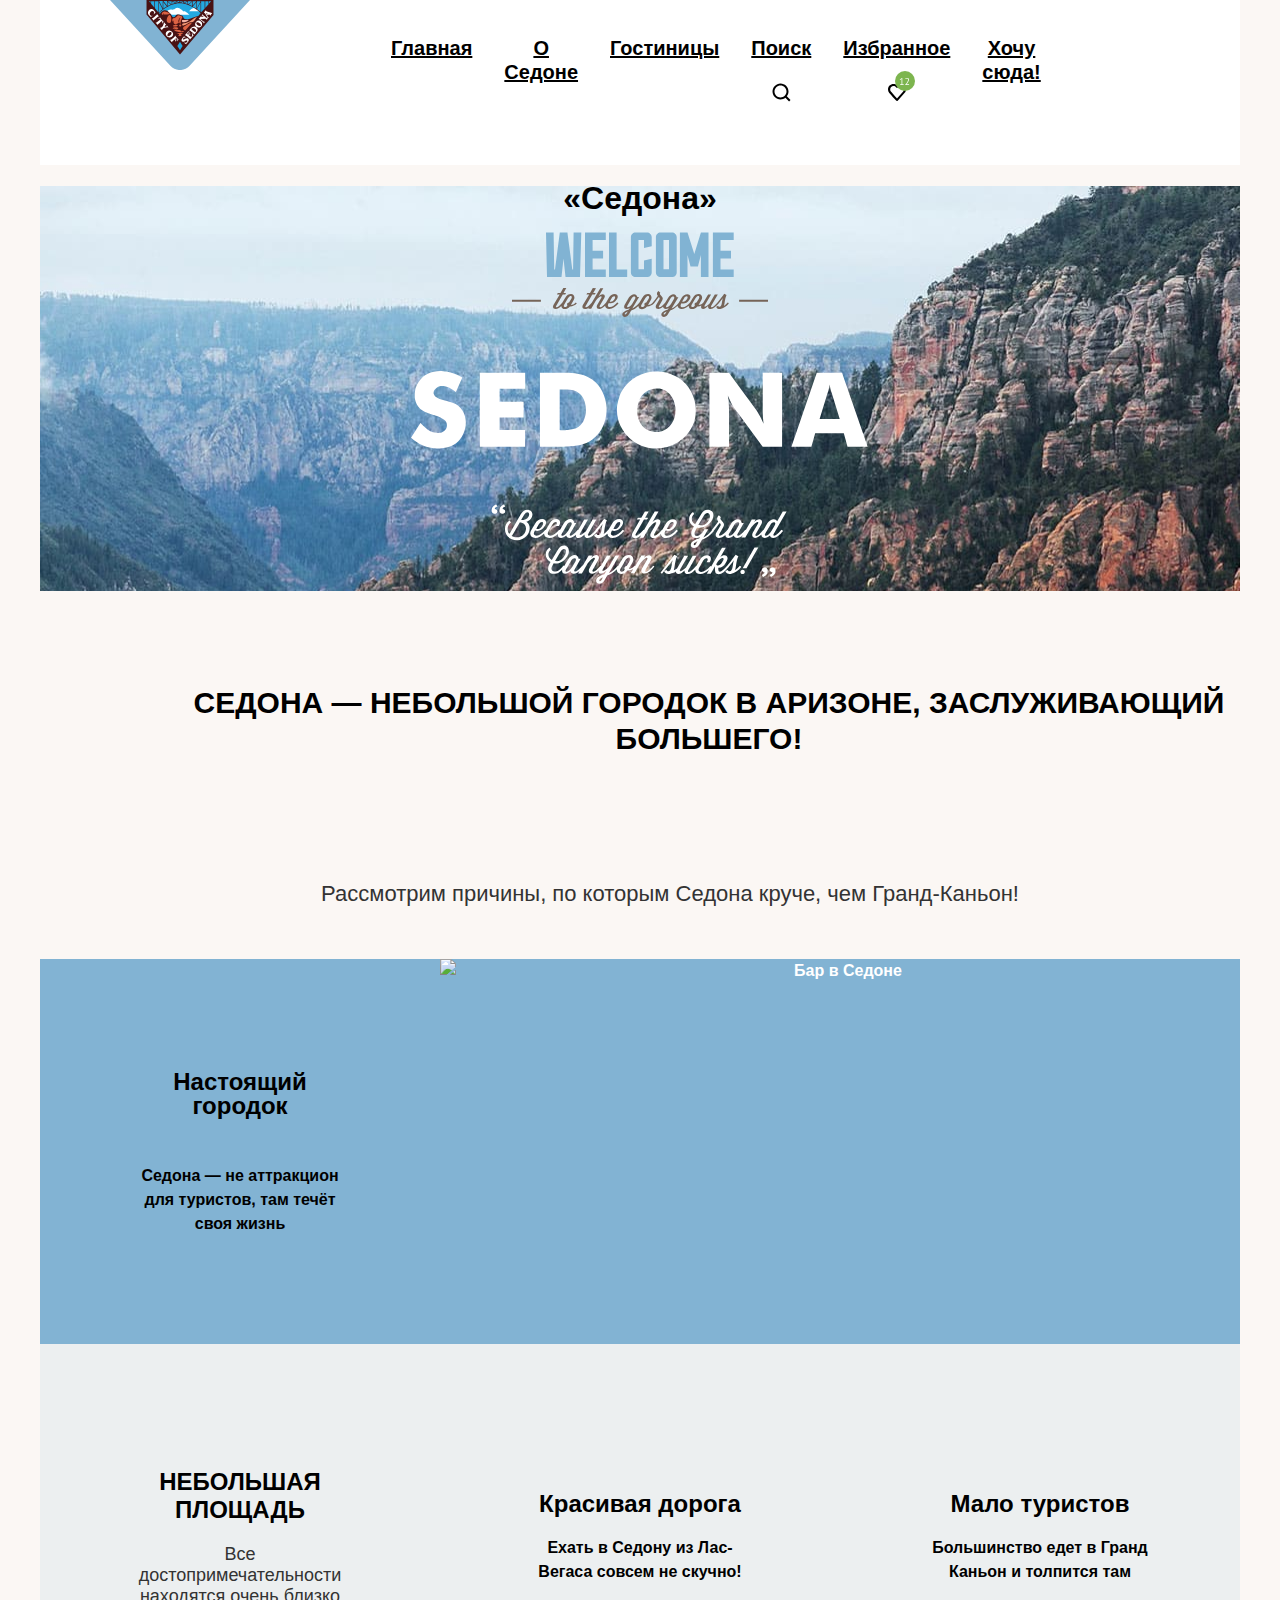
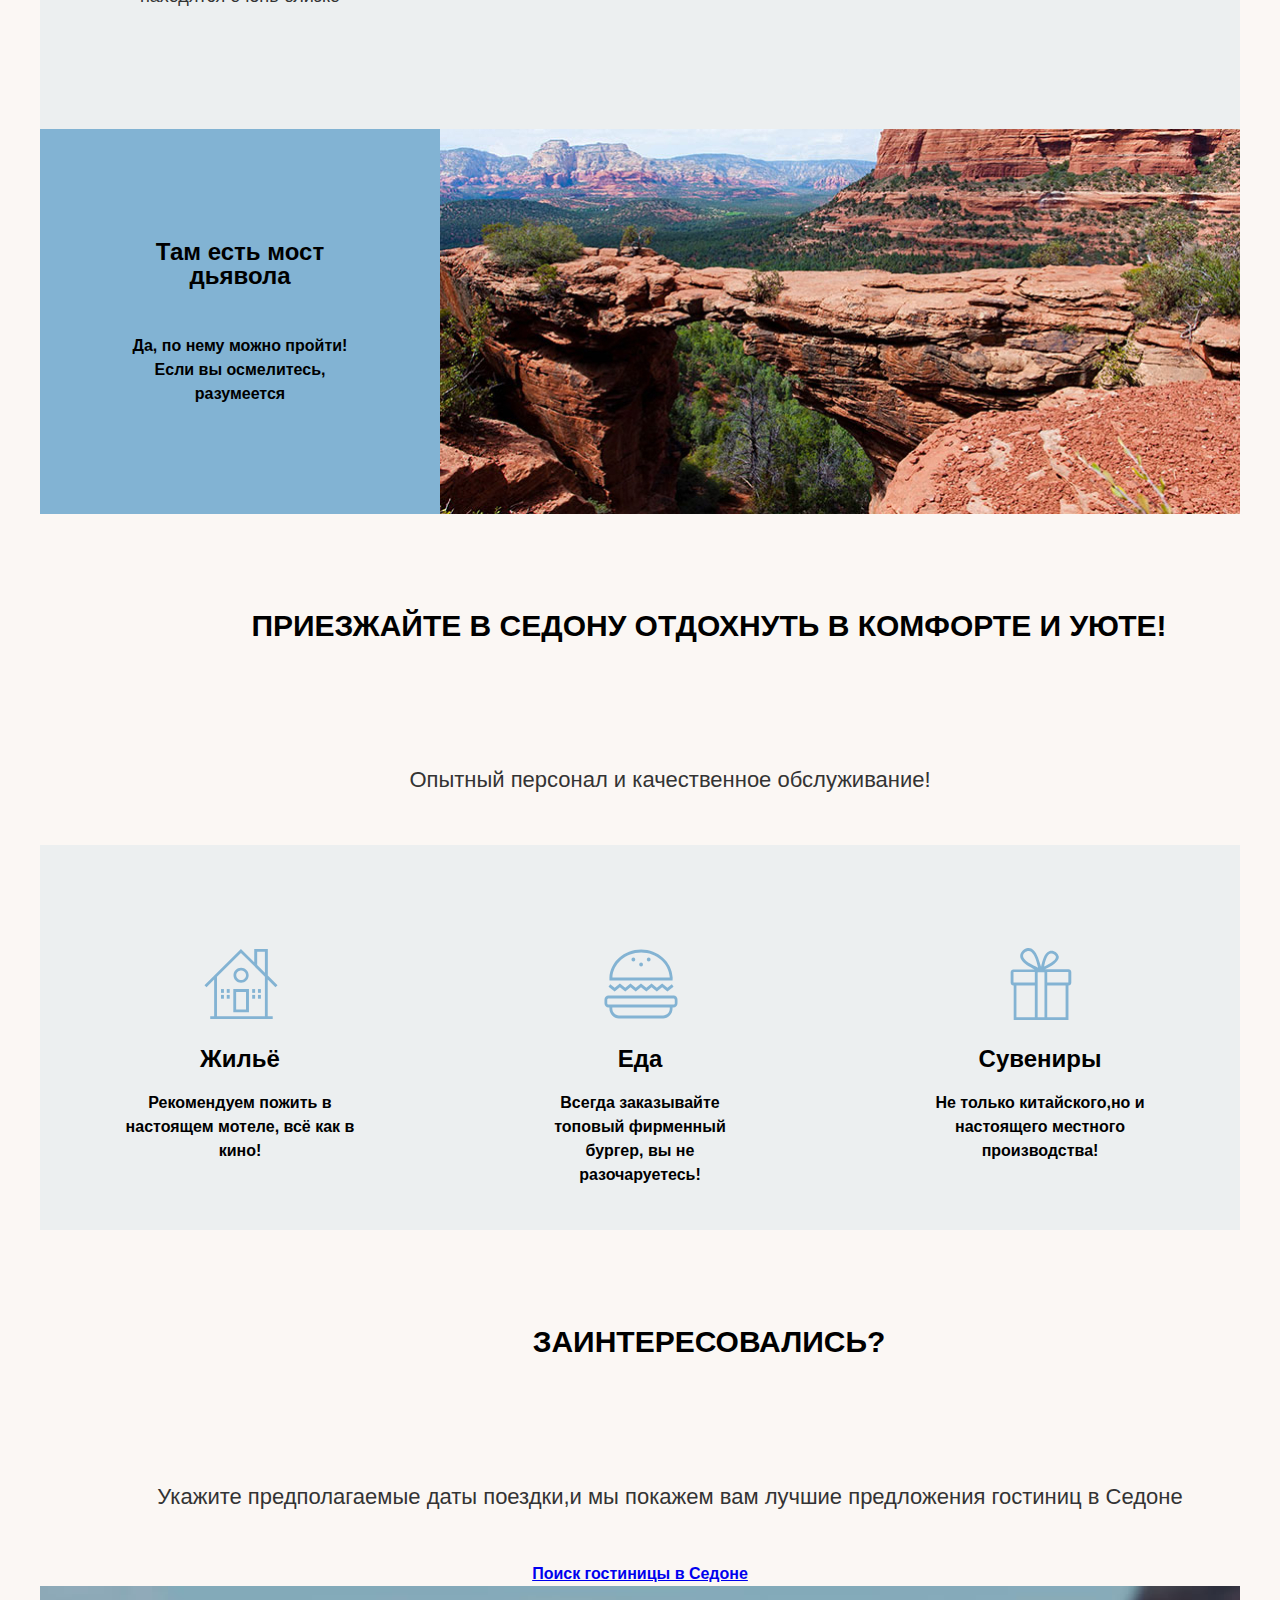
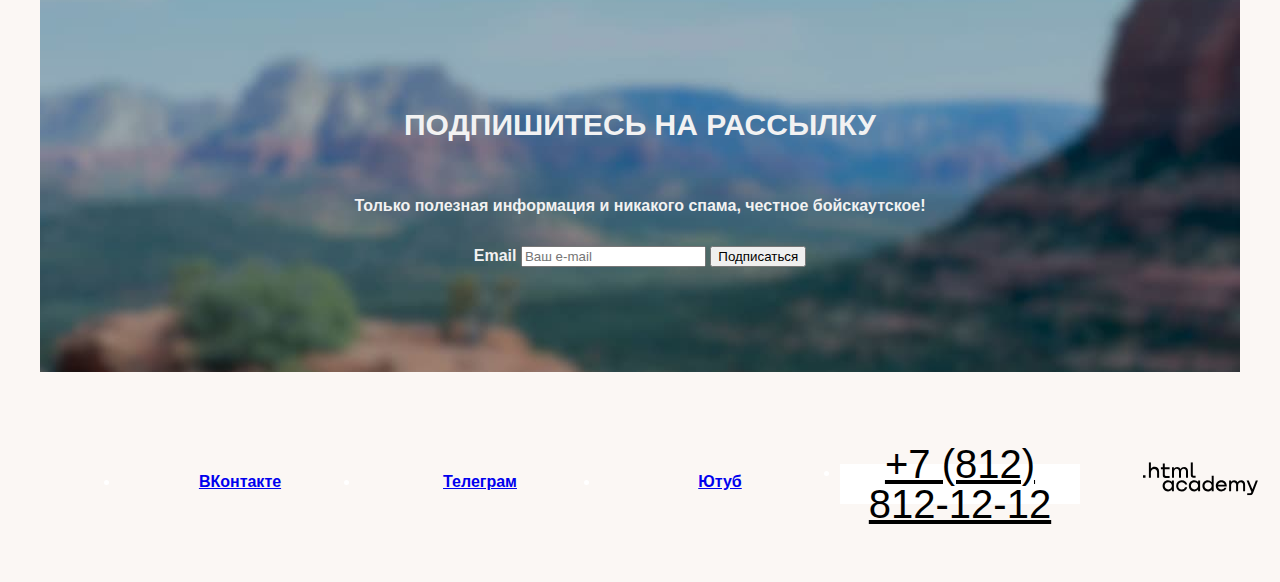
==== commit 0b9c0b76: "дз №5" ====
--- a/index.html
+++ b/index.html
@@ -27,8 +27,6 @@
           <li class="navigation-item">
             <a class="navigation-link" href="catalog.html">Гостиницы</a>
           </li>
-        </ul>
-        <ul class="navigation-list navigation-user">
           <li class="navigation-item">
             <a class="navigation-link" href="#">
               <span class="visually-hidden"> Поиск </span>
--- a/styles/styles.css
+++ b/styles/styles.css
@@ -37,7 +37,9 @@
   align-content: center;
 }
 .navigation {
-  display: flex;
+  display: grid;
+  grid-template-columns: 95px 400px;
+  column-gap: 200px;
   width: 1200px;
   margin: 0 auto;
 }
@@ -45,14 +47,16 @@
   width: 140px;
   margin-right: 28px;
   margin-left: 70px;
+  align-items: stretch;
 }
 .navigation-list {
-  width: 380px;
-  margin: 0;
-  padding: 0;
-  list-style-type: none;
+  color: #000000;
+  display: flex;
+  list-style-type: none;
+  flex-wrap: nowrap;
 }
 .navigation-link {
+  display: block;
   font-family: "PT Sans", sans-serif;
   font-size: 20px;
   font-style: normal;
@@ -61,10 +65,7 @@
   line-height: 24px;
   color: #000000;
   background-color: #ffffff;
-}
-.navigation-user {
-  max-width: 300px;
-  margin-left: auto;
+  padding: 20px 16px;
 }
 .navigation-link-search {
   width: 20px;
@@ -81,6 +82,14 @@
   padding: 22px 12px;
   justify-content: center;
   align-items: center;
+}
+.breadcrumbs {
+  display: flex;
+  justify-content: flex-start;
+  flex-wrap: wrap;
+  margin: 0;
+  padding: 20px;
+  list-style-type: none;
 }
 .page-container {
   width: 1200px;
@@ -265,21 +274,39 @@
 .catalog-filter {
   width: 5em;
   height: 2em;
-  background-color: blue;
   width: 150px;
   height: 157px;
 }
-.catalog-hotel-card {
-  display: flex;
-  justify-content: space-between;
-  color: #000000;
-  flex-direction: column;
-  justify-content: center;
-  align-items: center;
-  gap: 10px;
-  flex-shrink: 0;
-  align-content: center;
-  box-sizing: border-box;
+.catalog-filter-item {
+  list-style-type: none;
+  text-align: left;
+}
+.catalog-filter-group {
+  width: 150px;
+  height: 157px;
+  margin-right: 70px;
+}
+.hotels-list {
+  display: flex;
+  justify-content: flex-start;
+  flex-wrap: wrap;
+  margin: 0;
+  padding: 20px;
+}
+.hotel-card {
+  color: #000000;
+  width: 300px;
+  height: 438px;
+  padding: 20px;
+  margin-right: 20px;
+  margin-bottom: 20px;
+  list-style-type: none;
+}
+.hotel-card:nth-child(3n) {
+  margin-right: 0;
+}
+.hotel-card-title {
+  color: #000000;
 }
 .newsletter-catalog {
   width: 1200px;
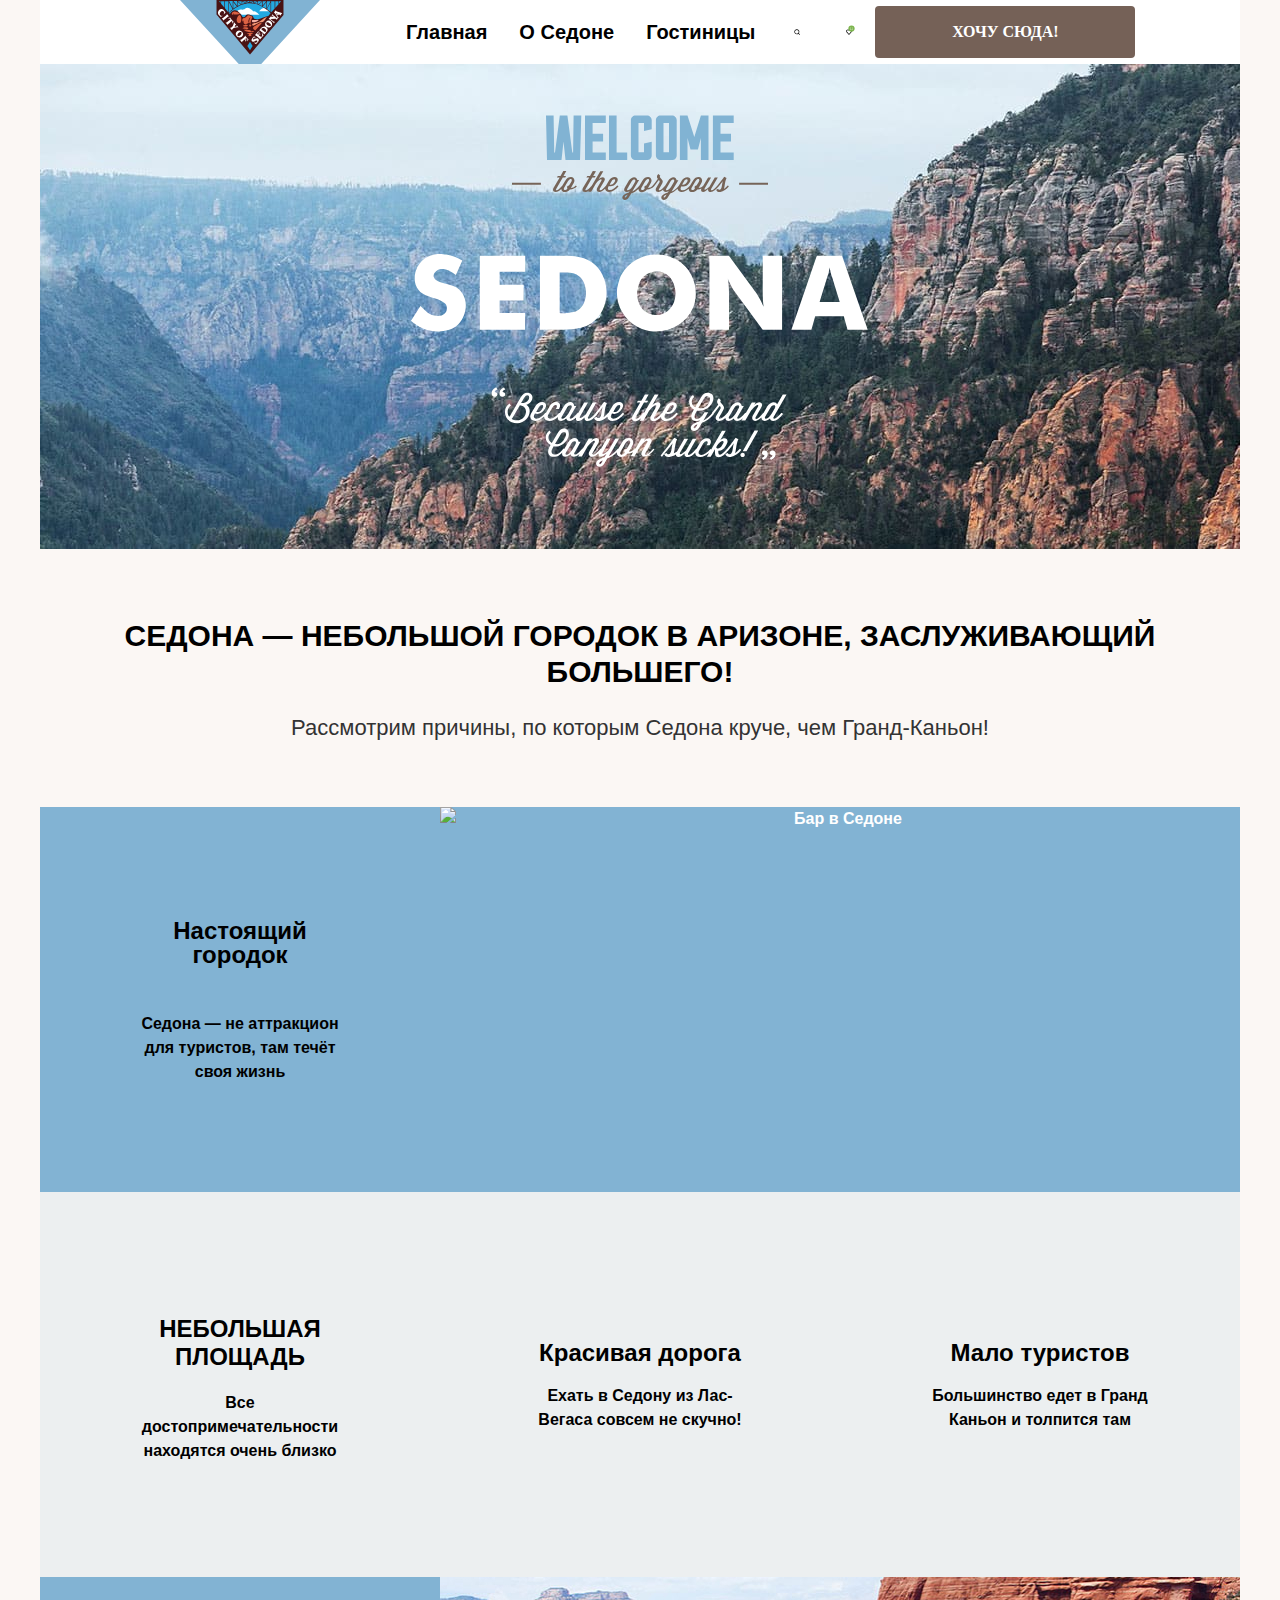
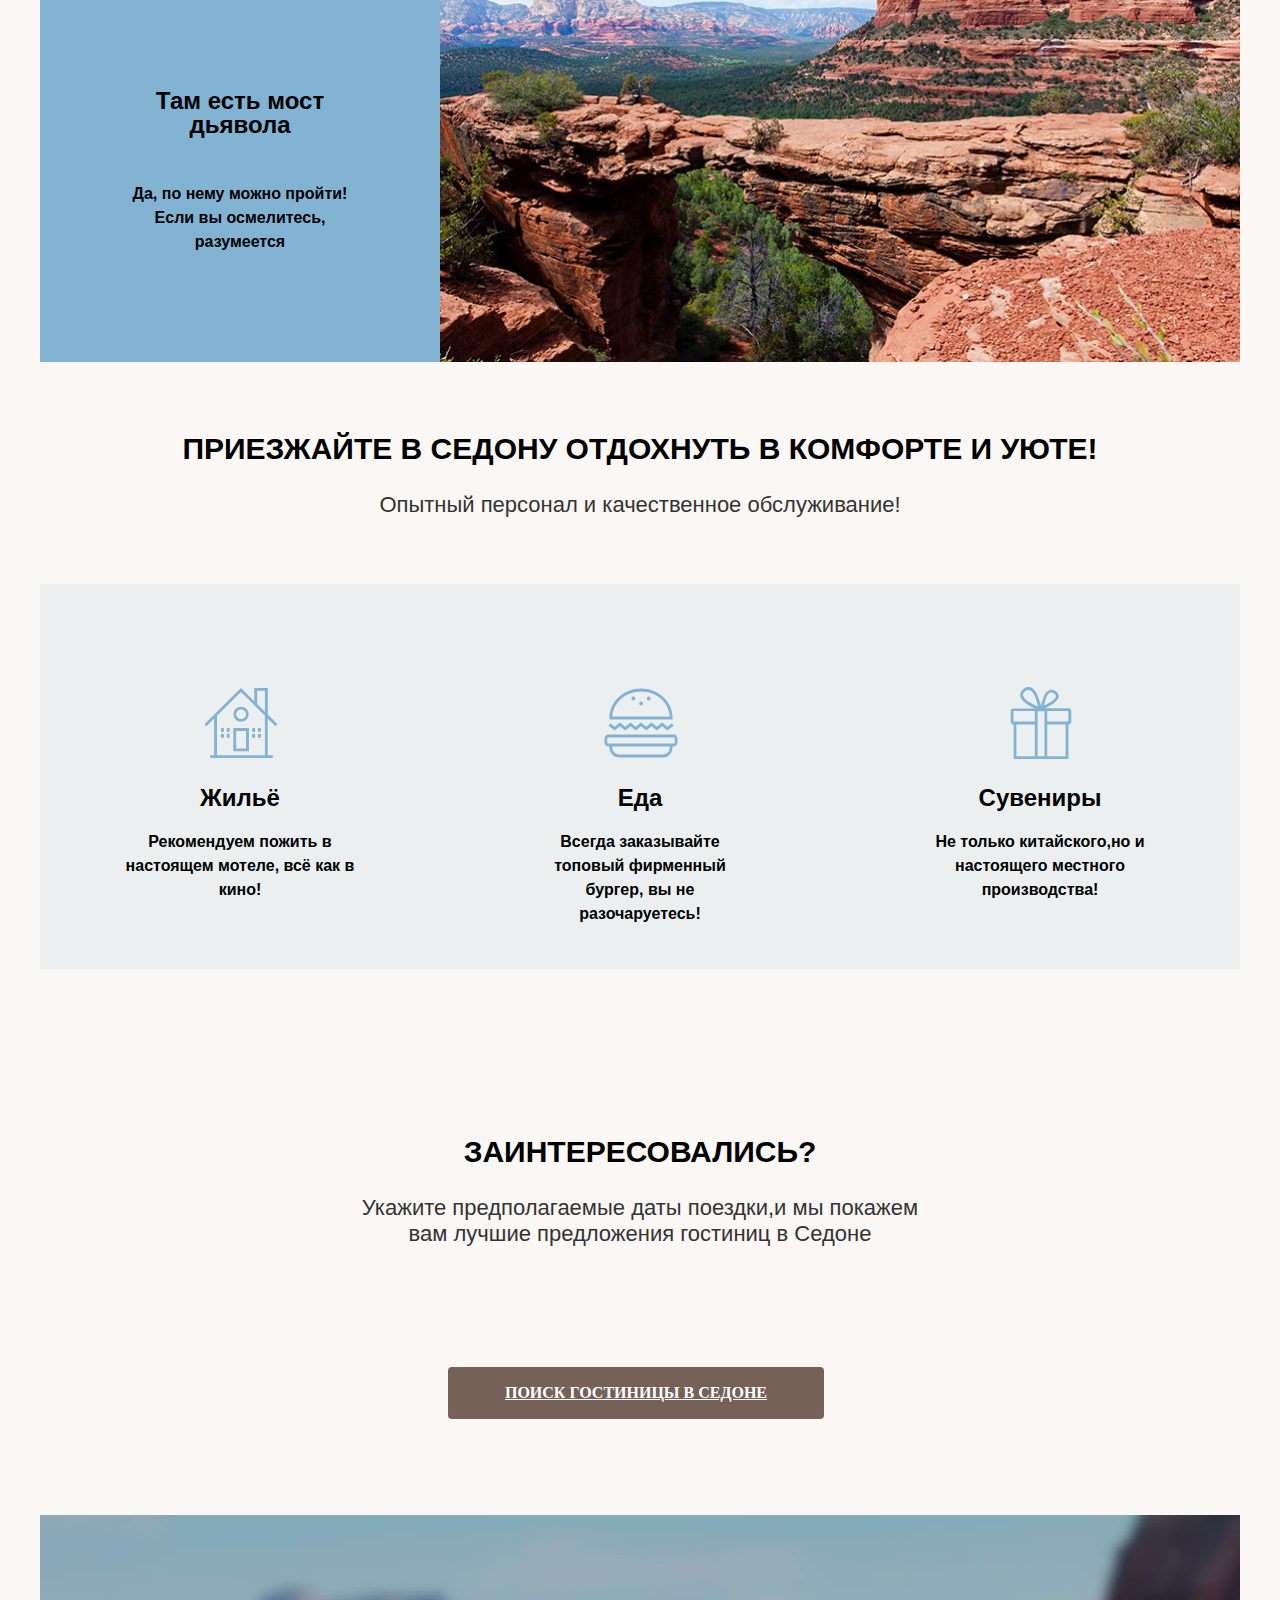
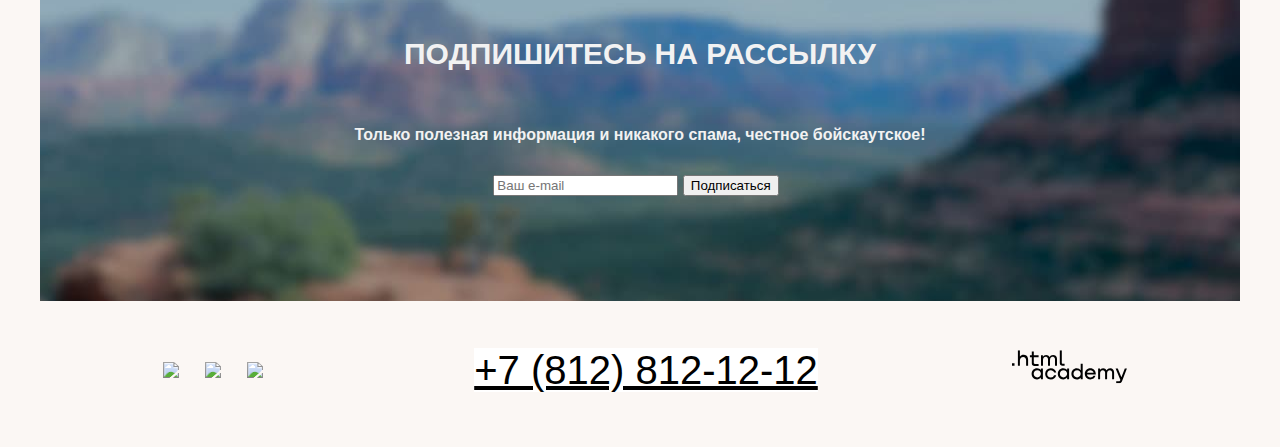
==== commit 3f90017e: "добавление тултипа" ====
--- a/index.html
+++ b/index.html
@@ -51,8 +51,8 @@
               />
             </a>
           </li>
-          <li class="navigation-item">
-            <a class="navigation-link" href="#">Хочу сюда!</a>
+          <li class="navigation-item-button">
+            <a class="navigation-link-button" href="#">Хочу сюда!</a>
           </li>
         </ul>
       </nav>
@@ -199,9 +199,7 @@
             Укажите предполагаемые даты поездки,и мы покажем вам лучшие
             предложения гостиниц в Седоне
           </p>
-          <a class="button reserve-a-hotel" href="#"
-            >Поиск гостиницы в Седоне</a
-          >
+          <a class="button reserve-a-hotel" href="#">Поиск гостиницы в Седоне</a>
         </section>
         <section class="newsletter">
           <h2 class="page-main-title">Подпишитесь на рассылку</h2>
@@ -233,19 +231,22 @@
       <div class="page-footer-container">
         <ul class="footer-social-list">
           <li class="footer-social-item">
-            <a class="button" href="https://vk.com/htmlacademy">
+            <a class="button-social" href="https://vk.com/htmlacademy">
               <span class="visually-hidden">ВКонтакте</span>
+              <img class="social-logo" src="images/footer-social/vk.svg" width="22" height="17" alt="vk логотип">
             </a>
           </li>
           <li class="footer-social-item">
-            <a class="button" href=" https://t.me/htmlacademy">
+            <a class="button-social" href=" https://t.me/htmlacademy">
               <span class="visually-hidden">Телеграм</span>
+              <img class="social-logo" src="images/footer-social/telegram.svg" width="22" height="17" alt="телеграм логотип">
             </a>
           </li>
           <li class="footer-social-item">
-            <a class="button" href="https://www.youtube.com/user/htmlacademyru">
+            <a class="button-social" href="https://www.youtube.com/user/htmlacademyru">
               <span class="visually-hidden">Ютуб</span>
-            </a>
+            <img class="social-logo" src="images/footer-social/youtube.svg" width="22" height="17" alt="youtube логотип">
+          </a>
           </li>
           <li class="footer-social-item">
         <a class="footer-contacts-phone" href="tel:+78128121212"
@@ -263,5 +264,46 @@
       </ul>
       </div>
     </footer>
+
+    <div class="modal-container modal-container-close">
+      <div class="modal modal-hotel">
+        <button class="modal-close-button">
+          <span class="visually-hidden">Закрыть</span>
+        </button>
+        <section class="modal-content">
+          <h2 class="modal-title">Поиск гостиницы в Седоне</h2>
+          <form class="hotel-form" action="https://echo.htmlacademy.ru/" method="post">
+            <p class="field-group">
+              <label class="arrival-date" for="arrival-date">Дата Заезда:</label>
+              <input class="hotel-form-field field" type="date" id="arrival-date" name="arrival-date" placeholder="27 апреля 2020">
+            </p>
+            <p class="field-group">
+              <label class="date-of-departure" for="date-of-departure">Дата Выезда:</label>
+              <input class="hotel-form-field field" type="date" id="date-of-departure" name="date-of-departure" placeholder="1 сентября 2023">
+            </p>
+            <div class="buttons-modal">
+      <div class="modal-buttons">
+              <label class="adults" for="adults">Взрослые:</label>
+              <input class="hotel-modal-form-field" type="number" id="adults" name="adults" placeholder="2" data-max-count="10">
+            </p>
+          </div>
+          <div class="modal-buttons">
+              <label class="children" for="children">Дети:</label>
+              <span class="tooltip">
+                <button class="tooltip-toggle" type="button" aria-labelledby="tooltip-label-date">
+                  <svg  class="tooltip-icon" xmlns="http://www.w3.org/2000/svg" width="20" height="20" fill="currentColor"><path d="M8 14A6 6 0 108 2a6 6 0 000 12zm1.27-8.73a1.27 1.27 0 11-2.54 0 1.27 1.27 0 012.54 0zm0 2.23V11H6.73V7.5h2.54z"/></svg>
+                </button>
+                <span class="tooltip-text" role="tooltip" id="tooltip-label-date">Укажите количество детей, которые будут с вами, возраст которых от 6 до 18 лет. Дети до 6 лет размещаются бесплатно.
+                </span>
+              </span>
+              <input class="hotel-modal-form-field" type="number" id="children" name="children" placeholder="2" data-max-count="10">
+            </p>
+          </div>
+          </div>
+            <button class="button hotel-form-button" type="submit">Найти</button>
+          </form>
+        </section>
+      </div>
+    </div>
   </body>
 </html>
--- a/styles/styles.css
+++ b/styles/styles.css
@@ -31,21 +31,19 @@
 .page-header {
   color: #000000;
   background-color: #ffffff;
-  width: 1200px;
 }
 .inscription {
   align-content: center;
+  padding: 51px 371px 82px 371px;
 }
 .navigation {
-  display: grid;
-  grid-template-columns: 95px 400px;
-  column-gap: 200px;
-  width: 1200px;
-  margin: 0 auto;
+  display: flex;
+  height: 64px;
+  margin: 0 70px;
 }
 .navigation-logo {
   width: 140px;
-  margin-right: 28px;
+  margin-right: 30px;
   margin-left: 70px;
   align-items: stretch;
 }
@@ -53,7 +51,7 @@
   color: #000000;
   display: flex;
   list-style-type: none;
-  flex-wrap: nowrap;
+  align-items: center;
 }
 .navigation-link {
   display: block;
@@ -64,24 +62,47 @@
   text-align: center;
   line-height: 24px;
   color: #000000;
-  background-color: #ffffff;
   padding: 20px 16px;
-}
-.navigation-link-search {
+  text-decoration: none;
+}
+.search {
   width: 20px;
   height: 20px;
   display: flex;
-  padding: 22px 12px;
-  justify-content: center;
-  align-items: center;
-}
-.navigation-link-favorite {
+  justify-content: center;
+  align-items: center;
+}
+.favorite {
   width: 20px;
   height: 20px;
   display: flex;
-  padding: 22px 12px;
-  justify-content: center;
-  align-items: center;
+  justify-content: center;
+  align-items: center;
+}
+.navigation-item-button {
+  display: flex;
+  flex-direction: column;
+  padding: 8px 50px;
+  justify-content: center;
+  align-items: center;
+  gap: 10px;
+  flex: 1 0 0;
+  border-radius: 4px;
+  background: var(--buttons-basic, #756157);
+  width: 160px;
+  height: 36px;
+  text-align: center;
+  font-family: PT Sans;
+  font-size: 16px;
+  font-style: normal;
+  font-weight: 700;
+  line-height: 20px;
+  text-transform: uppercase;
+  text-decoration: none;
+}
+.navigation-link-button {
+  color: #ffffff;
+  text-decoration: none;
 }
 .breadcrumbs {
   display: flex;
@@ -105,9 +126,9 @@
 .banner {
   display: block;
   margin: 0 auto;
+  height: 485px;
   background-image: url("../images/background.jpg");
   background-color: #ffffff;
-  background-size: 1200px 485px;
   background-repeat: no-repeat;
 }
 .advantages-item {
@@ -130,13 +151,15 @@
   line-height: 36px;
   text-transform: uppercase;
   display: flex;
-  padding: 69px;
+  margin-top: 69px;
+  margin-bottom: 25px;
   flex-direction: column;
   justify-content: center;
   align-items: center;
   gap: 25px;
   text-align: center;
-  width: 1200px;
+  box-sizing: border-box;
+  width: 100%;
 }
 .advantage-description-white {
   font-size: 22px;
@@ -144,8 +167,9 @@
   font-weight: 400;
   line-height: 26px;
   color: #333;
-  padding: 30px;
-  width: 1200px;
+  box-sizing: border-box;
+  width: 100%;
+  margin-bottom: 66px;
 }
 .advantage-item-content {
   background: #82b3d3;
@@ -188,7 +212,7 @@
   text-transform: uppercase;
   align-content: center;
 }
-.advantage-description-blue {
+.advantage-description-blue .advantage-description {
   font-size: 18px;
   font-style: normal;
   font-weight: 400;
@@ -202,7 +226,7 @@
   color: #ffffff;
 }
 .appointment {
-  width: 1200px;
+  padding: 96px 304px;
 }
 .newsletter {
   background-image: url("../images/Subscribe.jpg");
@@ -217,24 +241,30 @@
 }
 .page-footer.container {
   display: flex;
-  width: 1200px;
   margin: 0 auto;
 }
 .footer-social-list {
   display: flex;
-  justify-content: space-between;
-  margin: 10px;
+  margin-top: 10px;
   padding: 0;
   text-align: center;
   color: #ffffff;
-  width: 1200px;
   height: 120px;
-  padding: 40px 70px 30px 70px;
-  justify-content: center;
-  align-items: center;
-}
-.footer-social-item {
-  width: 277px;
+  justify-content: center;
+  box-sizing: border-box;
+  width: 100%;
+  align-items: center;
+  list-style-type: none;
+}
+.button-social {
+  display: flex;
+  padding: 0px 10px;
+  flex-direction: column;
+  justify-content: center;
+  align-items: center;
+  gap: 10px;
+  flex: 1 0 0;
+  align-self: stretch;
 }
 .footer-contacts-phone {
   font-size: 40px;
@@ -244,11 +274,13 @@
   color: #000000;
   background-color: #ffffff;
   text-transform: uppercase;
-  display: flex;
   height: 40px;
   justify-content: center;
   align-items: center;
   flex-shrink: 0;
+  margin-left: 195px;
+  margin-right: 194px;
+  flex-wrap: nowrap;
 }
 .filter-form {
   background-image: url(../images/catalog/Filter.jpg);
@@ -256,35 +288,114 @@
   font-size: 18px;
   color: #ffffff;
   display: flex;
-  width: 1200px;
   padding: 35px 70px 70px 70px;
   flex-direction: column;
   align-items: flex-start;
-}
-.catalog-container {
-  display: flex;
-  justify-content: space-between;
-  flex-wrap: wrap;
-  padding: 1em;
   box-sizing: border-box;
-}
-.catalog-right-column {
-  width: 700px;
+  width: 100%;
+  margin-left: 0;
 }
 .catalog-filter {
-  width: 5em;
-  height: 2em;
+  display: flex;
+  flex-wrap: nowrap;
+  box-sizing: border-box;
   width: 150px;
   height: 157px;
+  outline: none;
+  margin: 0;
+  padding: 0;
+}
+.catalog-filter-group {
+  display: inline;
+  margin-right: 70px;
+  border: 0 none;
+}
+.catalog-filter-group:nth-child(2n) {
+  margin-right: auto;
+}
+.control {
+  flex-wrap: nowrap;
+}
+.sorting-list {
+  display: flex;
+  align-content: end;
+  margin-left: 70px;
+}
+.catalog-filter-list {
+  display: flex;
+  flex-direction: column;
+  align-items: flex-start;
+  gap: 16px;
+  padding-inline-start: 0;
+  width: 150px;
 }
 .catalog-filter-item {
   list-style-type: none;
   text-align: left;
-}
-.catalog-filter-group {
-  width: 150px;
-  height: 157px;
+  font-family: PT Sans;
+  font-size: 18px;
+  font-style: normal;
+  font-weight: 400;
+  line-height: 23px;
+}
+.catalog-filter-button-submit {
+  width: 191px;
+  height: 36px;
+  padding: 8px 50px;
+  border-radius: 4px;
+  background: var(--buttons-second, #82b3d3);
+  text-transform: uppercase;
+  color: #ffffff;
+  margin-bottom: 32px;
+}
+.catalog-filter-button-reset {
+  width: 191px;
+  height: 36px;
+  padding: 8px 50px;
+  justify-content: center;
+  align-items: center;
+  gap: 10px;
+  align-self: stretch;
+  text-transform: uppercase;
+  color: #ffffff;
+  border: 0;
+  background: transparent;
+}
+.catalog-buttons {
+  display: block;
+  margin-left: 70px;
+}
+.select-title {
+  font-size: 30px;
+  font-style: normal;
+  font-weight: 700;
+  line-height: 36px; /* 120% */
+  text-transform: uppercase;
+  margin-right: auto;
+}
+.select {
+  display: flex;
+  flex-wrap: nowrap;
+  align-items: center;
+}
+.select-control {
+  height: 21px;
+  width: 252px;
   margin-right: 70px;
+}
+.button {
+  margin-right: 8px;
+}
+.button-sorting {
+  display: flex;
+  padding: 14px 12px;
+  flex-direction: column;
+  justify-content: center;
+  align-items: center;
+  gap: 10px;
+  border-radius: 4px;
+  border: 2px solid var(--forms-elements-1, #e5e5e5);
+  margin-right: 8px;
 }
 .hotels-list {
   display: flex;
@@ -296,23 +407,129 @@
 .hotel-card {
   color: #000000;
   width: 300px;
-  height: 438px;
   padding: 20px;
   margin-right: 20px;
   margin-bottom: 20px;
   list-style-type: none;
+  border: 2px solid var(--forms-elements-1, #e5e5e5);
 }
 .hotel-card:nth-child(3n) {
   margin-right: 0;
 }
+.hotel-card-link {
+  text-decoration: none;
+}
 .hotel-card-title {
   color: #000000;
+  font-family: PT Sans;
+  font-size: 24px;
+  font-style: normal;
+  font-weight: 700;
+  line-height: 28px;
+}
+.name-price {
+  display: flex;
+  justify-content: space-between;
+}
+
+.hotel-card-type {
+  font-family: PT Sans;
+  font-size: 18px;
+  font-style: normal;
+  font-weight: 400;
+  line-height: 21px;
+}
+.hotel-card-button.details {
+  display: flex;
+  flex-direction: column;
+  padding: 8px 50px;
+  justify-content: center;
+  align-items: center;
+  gap: 10px;
+  flex: 1 0 0;
+  border-radius: 4px;
+  background: var(--buttons-basic, #756157);
+  width: 40px;
+  height: 20px;
+  color: var(--texts-background-deafault, #fff);
+  text-align: center;
+  font-family: PT Sans;
+  font-size: 16px;
+  font-style: normal;
+  font-weight: 700;
+  line-height: 20px;
+  text-transform: uppercase;
+  text-decoration: none;
+}
+.hotel-card-button.favorite {
+  padding: 8px 50px;
+  justify-content: center;
+  align-items: center;
+  gap: 10px;
+  flex: 1 0 0;
+  border-radius: 4px;
+  background: var(--buttons-second, #82b3d3);
+  color: var(--texts-background-deafault, #fff);
+  text-align: center;
+  font-family: PT Sans;
+  font-size: 16px;
+  font-style: normal;
+  font-weight: 700;
+  line-height: 20px;
+  text-transform: uppercase;
+  text-decoration: none;
+}
+.hotel-card-button.rating {
+  display: flex;
+  flex-direction: column;
+  justify-content: center;
+  align-items: center;
+  gap: 10px;
+  flex: 1 0 0;
+  background: var(--forms-elements-2, #f2f2f2);
+  color: #000000;
+  box-shadow: 0px 4px 4px 0px rgba(0, 0, 0, 0.25);
+  width: 140px;
+  height: 37px;
+  flex-shrink: 0;
+  text-transform: uppercase;
+  flex-wrap: nowrap;
+  font-family: PT Sans;
+  font-size: 16px;
+  font-style: normal;
+  font-weight: 700;
+  line-height: 20px;
+  text-decoration: none;
+}
+.card-buttons {
+  display: flex;
+  justify-content: flex-start;
+  flex-wrap: wrap;
+  gap: 20px;
 }
 .newsletter-catalog {
-  width: 1200px;
   background-image: none;
   color: #000000;
   text-align: center;
+}
+.pagination {
+  display: flex;
+  justify-content: flex-start;
+}
+.pagination-item {
+  color: #000000;
+  margin-right: 8px;
+  list-style-type: none;
+  display: flex;
+  width: 60px;
+  padding: 11.364px 0px 12.636px 0px;
+  justify-content: center;
+  align-items: center;
+  border-radius: 4px;
+  background: var(--buttons-second, #82b3d3);
+}
+.pagination-link {
+  text-decoration: none;
 }
 .page-main-title {
   font-size: 30px;
@@ -328,3 +545,357 @@
   font-weight: 400;
   line-height: 26px;
 }
+.visually-hidden {
+  position: fixed;
+  transform: scale(0);
+}
+.reserve-a-hotel {
+  display: inline-flex;
+  padding: 8px 50px;
+  justify-content: center;
+  align-items: center;
+  gap: 10px;
+  border-radius: 4px;
+  width: 276px;
+  height: 36px;
+  background: var(--buttons-basic, #756157);
+  color: var(--texts-background-deafault, #fff);
+  text-align: center;
+  font-family: PT Sans;
+  font-size: 16px;
+  font-style: normal;
+  font-weight: 700;
+  line-height: 20px;
+  text-transform: uppercase;
+  margin-top: 54px;
+}
+
+.range-filter-group {
+  border: none;
+  box-sizing: border-box;
+  margin-left: auto;
+}
+/* Range */
+.range-scale {
+  position: relative;
+  width: 287px;
+  height: 4px;
+  margin-top: 36px;
+  background-color: #242424;
+  margin-left: 5px;
+}
+
+.range-bar {
+  position: absolute;
+  height: 4px;
+  background-color: #ffffff;
+}
+
+.range-toggle {
+  position: absolute;
+  width: 20px;
+  height: 20px;
+  background: #ffffff;
+  border: 2px solid #242424;
+  border-radius: 25%;
+}
+
+.range-toggle:hover {
+  background-color: #ffffff;
+}
+
+.range-toggle:active,
+.range-toggle:focus {
+  outline: 4px solid #ffffff;
+  border-color: #82b3d3;
+}
+
+.toggle-min {
+  top: -8px;
+  left: -10px;
+}
+
+.toggle-max {
+  top: -8px;
+  right: -10px;
+}
+
+.range-wrapper-inputs {
+  display: flex;
+  justify-content: center;
+}
+
+.catalog-filter-label {
+  display: flex;
+  margin-right: 5px;
+}
+
+.range-input {
+  display: flex;
+  width: 143px;
+  padding: 12px 20px;
+  justify-content: space-between;
+  align-items: center;
+  color: #000000;
+}
+
+.range-input::-webkit-outer-spin-button,
+.range-input::-webkit-inner-spin-button {
+  appearance: none;
+  margin: 0;
+}
+.modal-content {
+  margin-bottom: 48px;
+}
+.modal-container {
+  position: fixed;
+  top: 0;
+  left: 0;
+  display: flex;
+  width: 100%;
+  height: 100%;
+  background-color: rgba(242, 242, 242, 0.8);
+}
+
+.modal-container-close {
+  display: none;
+}
+
+.modal {
+  position: relative;
+  margin: auto;
+  padding: 64px 70px;
+  background-color: #ffffff;
+  color: #000000;
+}
+
+.modal-hotel {
+  display: flex;
+  padding: 64px 70px;
+  align-items: flex-start;
+  border-radius: 30px;
+  background: #fff;
+  box-shadow: 0px 25px 50px 0px rgba(0, 0, 0, 0.15);
+}
+
+.modal-close-button {
+  width: 40px;
+  height: 40px;
+  left: 600px;
+  top: -20px;
+  border-radius: 40px;
+  position: relative;
+  z-index: 1;
+  margin: 20px auto;
+  cursor: pointer;
+  border: none;
+}
+.modal-close-button:before {
+  content: "+";
+  color: #000000;
+  position: absolute;
+  z-index: 2;
+  transform: rotate(45deg);
+  font-size: 50px;
+  line-height: 1;
+  top: -5px;
+  left: 4px;
+  transition: all 0.3s cubic-bezier(0.77, 0, 0.2, 0.85);
+}
+.modal-close-button:after {
+  content: "";
+  position: absolute;
+  top: 0;
+  left: 0;
+  width: 100%;
+  height: 100%;
+  border-radius: 100%;
+  background: #337ab7;
+  z-index: 1;
+  transition: all 0.3s cubic-bezier(0.77, 0, 0.2, 0.85);
+  transform: scale(0.01);
+}
+..modal-close-button:hover:after {
+  transform: scale(1);
+}
+.modal-close-button:hover:before {
+  transform: scale(0.8) rotate(45deg);
+  color: #fff;
+}
+
+.modal-title {
+  margin: 0;
+  font-family: PT Sans;
+  font-size: 30px;
+  font-style: normal;
+  font-weight: 700;
+  line-height: 36px; /* 120% */
+  text-transform: uppercase;
+  margin-bottom: 64px;
+}
+
+.hotel-form .field-group {
+  margin: 0;
+  margin-bottom: 48px;
+}
+
+.hotel-form-user-options {
+  display: flex;
+  justify-content: space-between;
+  font-weight: 400;
+}
+
+.hotel-form-user-options .control-label {
+  font-weight: 400;
+}
+
+.hotel-form .field {
+  width: 440px;
+  height: 48px;
+}
+.hotel-form-recovery {
+  line-height: 22px;
+  color: #000000;
+}
+
+.hotel-form-button {
+  display: flex;
+  width: 577px;
+  padding: 18px 77px;
+  flex-direction: column;
+  justify-content: center;
+  align-items: center;
+  border-radius: 10px;
+  border: #83b3d3;
+  background: #83b3d3;
+  margin-top: 48px;
+  color: var(--basic-white, #fff);
+  text-align: center;
+  font-family: PT Sans;
+  font-size: 20px;
+  font-style: normal;
+  font-weight: 700;
+  line-height: 24px; /* 120% */
+  text-transform: uppercase;
+}
+
+.hotel-form .button + .button {
+  margin: 0;
+}
+
+.hotel-form-register {
+  width: 360px;
+  color: #000000;
+  background-color: #ffffff;
+}
+
+.inner-header {
+  margin-bottom: 32px;
+}
+
+.inner-header-title {
+  margin-top: 0;
+  margin-bottom: 16px;
+  font-size: 32px;
+  line-height: 35px;
+  text-transform: uppercase;
+}
+.arrival-date .date-of-departure {
+  display: flex;
+  width: 440px;
+  height: 48px;
+  flex-direction: column;
+  align-items: flex-start;
+  gap: 4px;
+  margin-right: auto;
+}
+.buttons-modal {
+  display: flex;
+  box-sizing: border-box;
+}
+.modal-buttons {
+  display: flex;
+  width: 110px;
+  align-items: center;
+  flex-shrink: 0;
+}
+.hotel-modal-form-field {
+  display: flex;
+  width: 111px;
+  height: 48px;
+  align-items: center;
+  flex-shrink: 0;
+  text-align: center;
+  font-family: PT Sans;
+  font-size: 18px;
+  font-style: normal;
+  font-weight: 700;
+  line-height: 20px;
+  color: #000000;
+}
+.children {
+  margin-left: 230px;
+  margin-right: 46px;
+}
+.adults {
+  margin-right: 46px;
+}
+.tooltip {
+  margin-top: 4px;
+  margin-left: 280px;
+  position: absolute;
+  width: 20px;
+  height: 20px;
+}
+
+.tooltip-toggle {
+  border: none;
+  background-color: transparent;
+  padding: 0;
+  margin: 0;
+  display: block;
+}
+
+.tooltip-icon {
+  width: 100%;
+  height: 100%;
+  color: #83b3d3;
+  display: block;
+}
+
+.tooltip-text {
+  position: absolute;
+  bottom: 100%;
+  background-color: #333;
+  color: #ffffff;
+  font-size: 14px;
+  line-height: 17px;
+  font-weight: normal;
+  text-transform: none;
+  padding: 5px 8px;
+  border-radius: 8px;
+  left: 50%;
+  transform: translateX(-50%);
+  width: 160px;
+  z-index: 1;
+  margin-bottom: 6px;
+  display: none;
+}
+
+.tooltip-toggle:hover + .tooltip-text,
+.tooltip-toggle:focus + .tooltip-text {
+  display: block;
+}
+
+.tooltip-text::before {
+  content: "";
+  width: 216px;
+  height: 110px;
+  position: absolute;
+  transform: rotate(180deg);
+  top: 100%;
+  left: 0;
+  right: 0;
+  margin-left: auto;
+  margin-right: auto;
+}
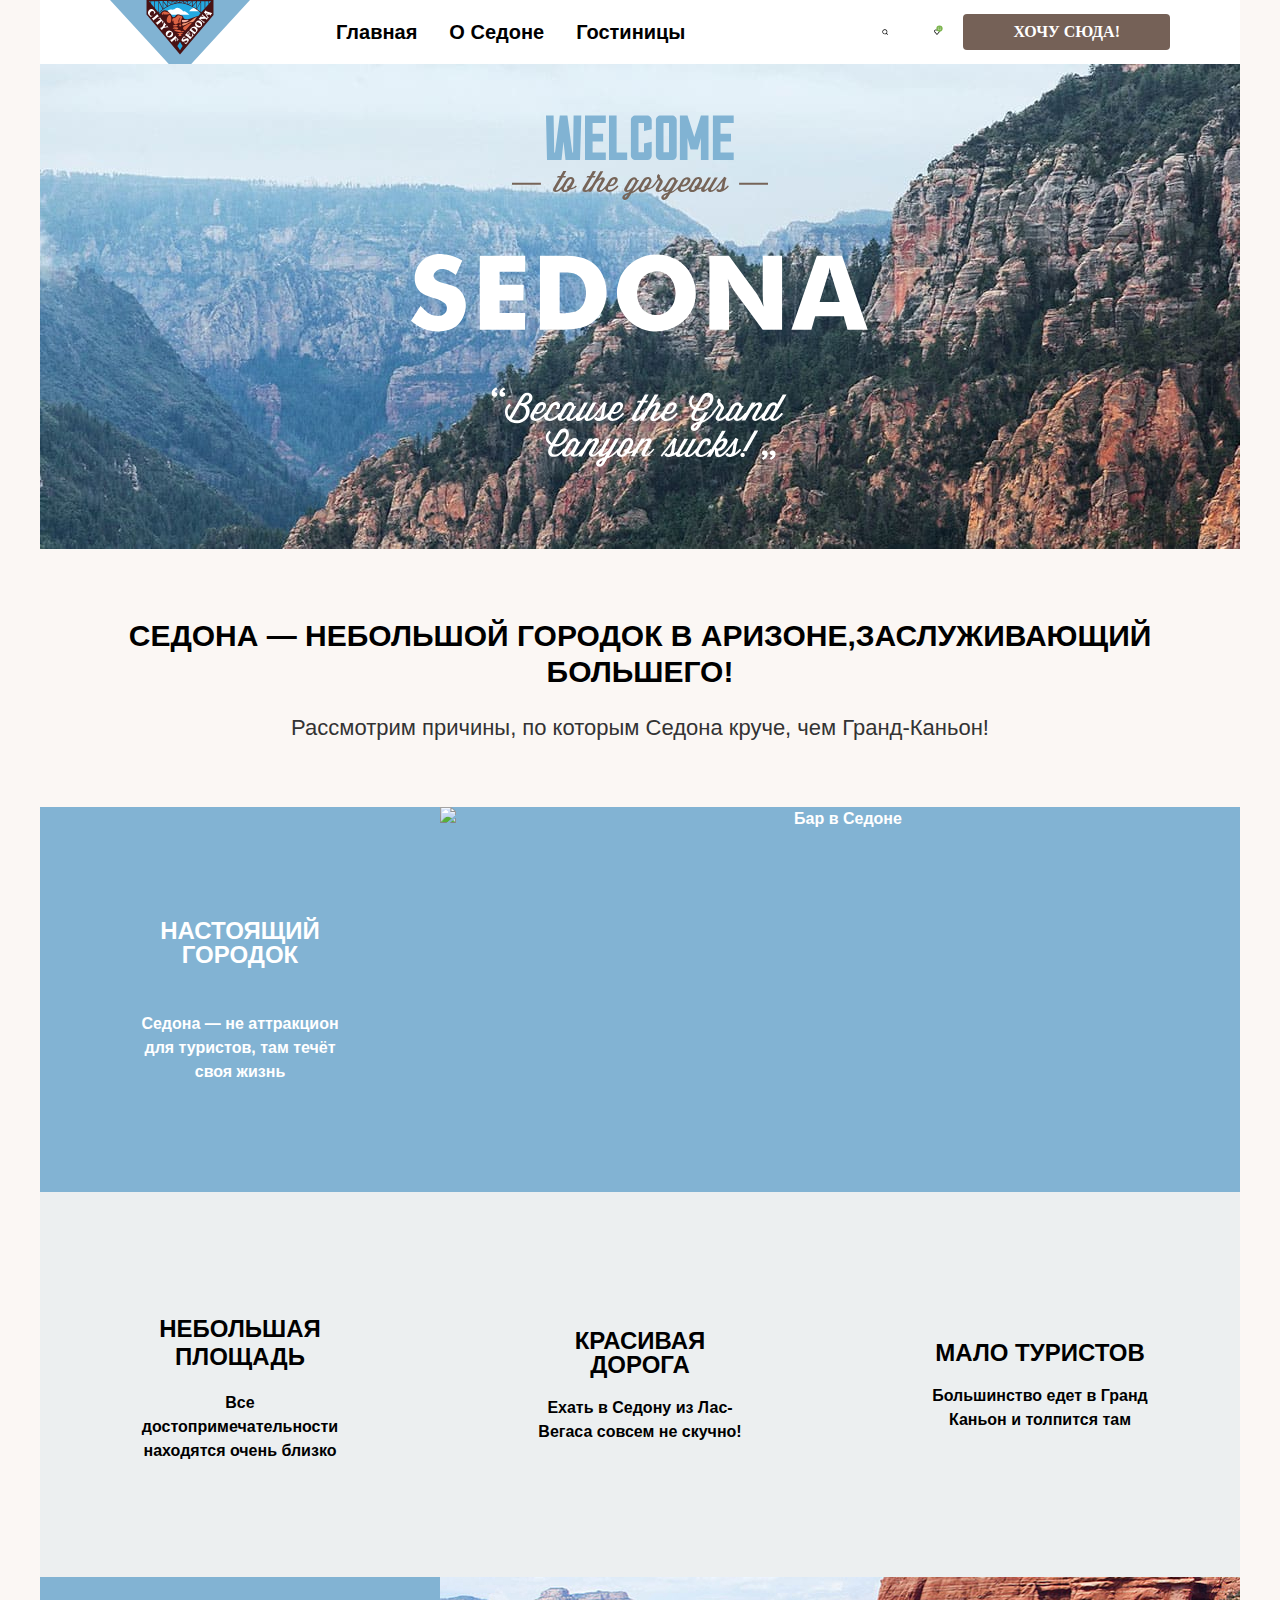
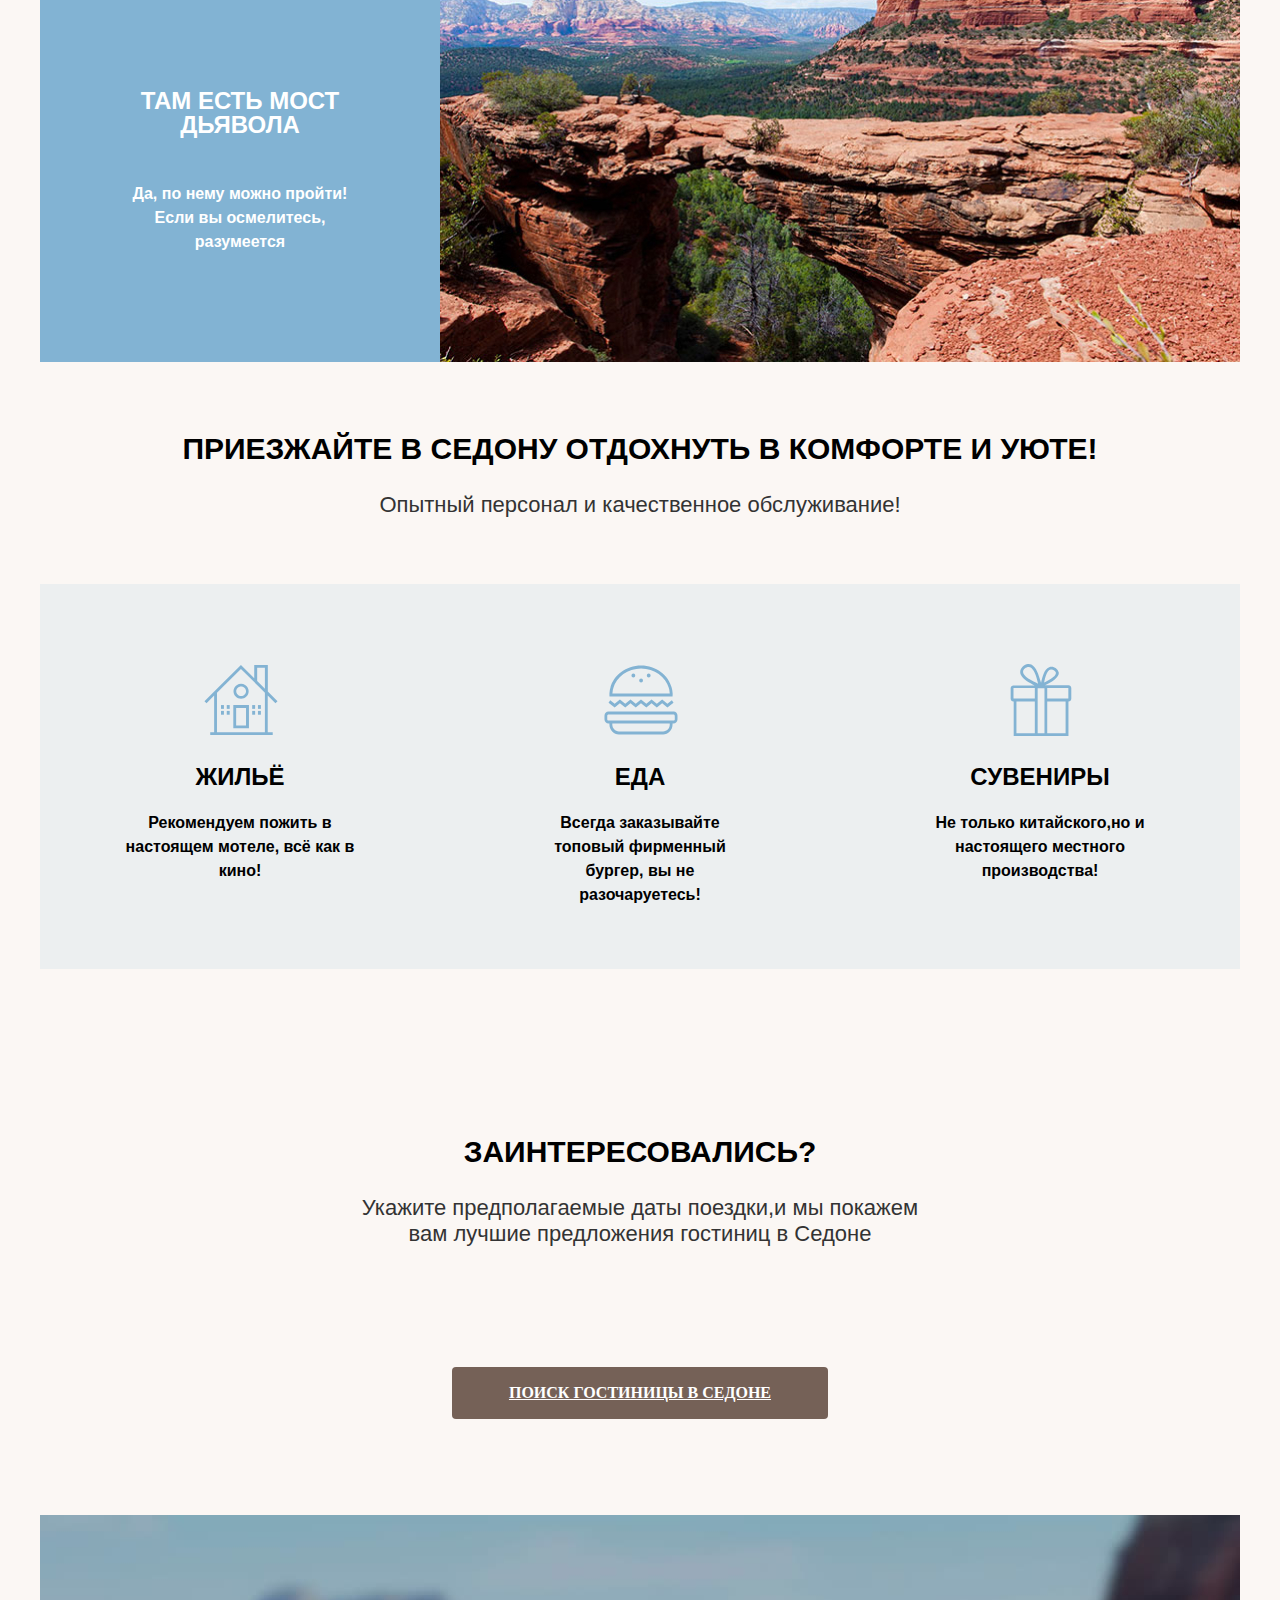
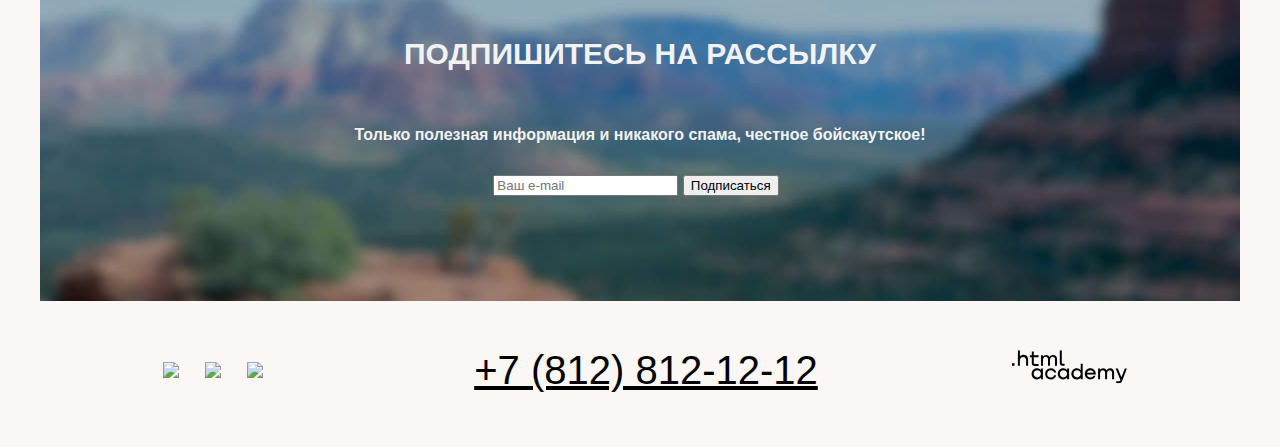
==== commit 79422c4d: "правки" ====
--- a/index.html
+++ b/index.html
@@ -27,6 +27,9 @@
           <li class="navigation-item">
             <a class="navigation-link" href="catalog.html">Гостиницы</a>
           </li>
+          </ul>
+          <div class="nav-list2">
+          <ul class="navigation-list">
           <li class="navigation-item">
             <a class="navigation-link" href="#">
               <span class="visually-hidden"> Поиск </span>
@@ -55,6 +58,7 @@
             <a class="navigation-link-button" href="#">Хочу сюда!</a>
           </li>
         </ul>
+        </div>
       </nav>
     </header>
     <main class="main-container main-index">
@@ -71,7 +75,7 @@
         </section>
         <section class="advantage">
           <h2 class="advantage-title-white">
-            Седона — небольшой городок в Аризоне, заслуживающий большего!
+            Седона — небольшой городок в Аризоне,заслуживающий большего!
           </h2>
           <p class="advantage-description-white">
             Рассмотрим причины, по которым Седона круче, чем Гранд-Каньон!
@@ -94,15 +98,15 @@
             </li>
             <li class="advantages-item">
               <div class="blue-block">
-              <div class="advantage-item-content-blue">
-                <h2 class="advantage-title-blue">Небольшая площадь</h2>
+              <div class="advantage-item-content-blue1">
+                <h2 class="advantages-title-blue">Небольшая площадь</h2>
                 <p class="advantage-description-blue">
                   Все достопримечательности находятся очень близко
                 </p>
               </div>
             </li>
             <li class="advantages-item">
-              <div class="advantage-item-content-blue">
+              <div class="advantage-item-content-blue1">
                 <h2 class="advantage-title">Красивая дорога</h2>
                 <p class="advantage-description">
                   Ехать в Седону из Лас-Вегаса совсем не скучно!
@@ -110,7 +114,7 @@
               </div>
             </li>
             <li class="advantages-item">
-              <div class="advantage-item-content-blue">
+              <div class="advantage-item-content-blue1">
                 <h2 class="advantage-title">Мало туристов</h2>
                 <p class="advantage-description">
                   Большинство едет в Гранд Каньон и толпится там
@@ -146,7 +150,7 @@
         <section class="advantages">
           <ul class="advantages-list">
             <li class="advantages-item">
-              <div class="advantage-item-content-blue">
+              <div class="advantage-item-content-blue2">
                 <img
                   class="icon"
                   src="images/icons-main/icon-house.svg"
@@ -161,7 +165,7 @@
               </div>
             </li>
             <li class="advantages-item">
-              <div class="advantage-item-content-blue">
+              <div class="advantage-item-content-blue2">
                 <img
                   class="icon"
                   src="images/icons-main/icon-burger.svg"
@@ -177,7 +181,7 @@
               </div>
             </li>
             <li class="advantages-item">
-              <div class="advantage-item-content-blue">
+              <div class="advantage-item-content-blue2">
                 <img
                   class="icon"
                   src="images/icons-main/icon-gift.svg"
--- a/styles/styles.css
+++ b/styles/styles.css
@@ -44,14 +44,22 @@
 .navigation-logo {
   width: 140px;
   margin-right: 30px;
-  margin-left: 70px;
   align-items: stretch;
 }
 .navigation-list {
   color: #000000;
   display: flex;
+  justify-content: space-between;
   list-style-type: none;
   align-items: center;
+  margin-right: auto;
+}
+.nav-list2 {
+  display: inline-flex;
+  justify-content: space-between;
+  list-style-type: none;
+  align-items: center;
+  margin-right: 0;
 }
 .navigation-link {
   display: block;
@@ -85,12 +93,8 @@
   padding: 8px 50px;
   justify-content: center;
   align-items: center;
-  gap: 10px;
-  flex: 1 0 0;
   border-radius: 4px;
   background: var(--buttons-basic, #756157);
-  width: 160px;
-  height: 36px;
   text-align: center;
   font-family: PT Sans;
   font-size: 16px;
@@ -172,7 +176,6 @@
   margin-bottom: 66px;
 }
 .advantage-item-content {
-  background: #82b3d3;
   display: flex;
   width: 400px;
   height: 385px;
@@ -181,6 +184,8 @@
   justify-content: center;
   gap: 10px;
   box-sizing: border-box;
+  background: #82b3d3;
+  color: #ffffff;
 }
 .advantage-image-village {
   background-image: url("../images/advantages/Village.jpg");
@@ -189,6 +194,9 @@
 }
 .blue-block {
   display: flex;
+}
+.advantage-title {
+  text-transform: uppercase;
 }
 .advantage-item-content-blue {
   background: var(--background-second-1, rgba(131, 179, 211, 0.12));
@@ -204,7 +212,42 @@
   box-sizing: border-box;
   margin: 0;
 }
-.advantage-title-blue {
+
+.advantage-item-content-blue1 {
+  background: var(--background-second-1, rgba(131, 179, 211, 0.12));
+  width: 400px;
+  height: 385px;
+  padding: 103px 85px;
+  flex-direction: column;
+  justify-content: center;
+  align-items: center;
+  gap: 10px;
+  flex-shrink: 0;
+  align-content: center;
+  box-sizing: border-box;
+  margin: 0;
+}
+.advantage-item-content-blue1:nth-child(2n) {
+  background-color: #83b3d3;
+}
+.advantage-item-content-blue2 {
+  background: var(--background-second-1, rgba(131, 179, 211, 0.12));
+  width: 400px;
+  height: 385px;
+  padding: 80px 85px;
+  flex-direction: column;
+  justify-content: center;
+  align-items: center;
+  gap: 10px;
+  flex-shrink: 0;
+  align-content: center;
+  box-sizing: border-box;
+  margin: 0;
+}
+.advantage-item-content-blue2:nth-child(2n) {
+  background-color: #ffffff;
+}
+.advantages-title-blue {
   font-size: 24px;
   font-style: normal;
   font-weight: 700;
@@ -213,12 +256,13 @@
   align-content: center;
 }
 .advantage-description-blue .advantage-description {
+  color: var(--texts-second, #333);
+  text-align: center;
+  font-family: PT Sans;
   font-size: 18px;
   font-style: normal;
   font-weight: 400;
-  color: #333;
   line-height: 21px;
-  align-content: center;
 }
 .advantage-image-devils-bridge {
   background-image: url("../images/devil's-bridge.jpg");
@@ -272,7 +316,6 @@
   font-weight: 400;
   line-height: 40px;
   color: #000000;
-  background-color: #ffffff;
   text-transform: uppercase;
   height: 40px;
   justify-content: center;
@@ -365,18 +408,26 @@
   display: block;
   margin-left: 70px;
 }
+.select-line {
+  display: inline-flex;
+  justify-content: space-between;
+  list-style-type: none;
+  align-items: center;
+  margin-left: auto;
+  margin-right: 70px;
+}
 .select-title {
   font-size: 30px;
   font-style: normal;
   font-weight: 700;
   line-height: 36px; /* 120% */
   text-transform: uppercase;
-  margin-right: auto;
 }
 .select {
   display: flex;
   flex-wrap: nowrap;
   align-items: center;
+  margin-left: 65px;
 }
 .select-control {
   height: 21px;
@@ -397,12 +448,15 @@
   border: 2px solid var(--forms-elements-1, #e5e5e5);
   margin-right: 8px;
 }
+.button-sorting:nth-child(3n) {
+  margin-right: 0;
+}
 .hotels-list {
   display: flex;
   justify-content: flex-start;
   flex-wrap: wrap;
-  margin: 0;
-  padding: 20px;
+  margin: 50px 65px 60px 65px;
+  padding: 0px;
 }
 .hotel-card {
   color: #000000;
@@ -411,7 +465,7 @@
   margin-right: 20px;
   margin-bottom: 20px;
   list-style-type: none;
-  border: 2px solid var(--forms-elements-1, #e5e5e5);
+  border: 1px solid var(--forms-elements-1, #e5e5e5);
 }
 .hotel-card:nth-child(3n) {
   margin-right: 0;
@@ -515,6 +569,9 @@
 .pagination {
   display: flex;
   justify-content: flex-start;
+  margin: 40px 70px 60px 70px;
+  padding: 0;
+  padding-right: 8px;
 }
 .pagination-item {
   color: #000000;
@@ -567,7 +624,7 @@
   font-weight: 700;
   line-height: 20px;
   text-transform: uppercase;
-  margin-top: 54px;
+  margin: 54px 108px 0px 108px;
 }
 
 .range-filter-group {
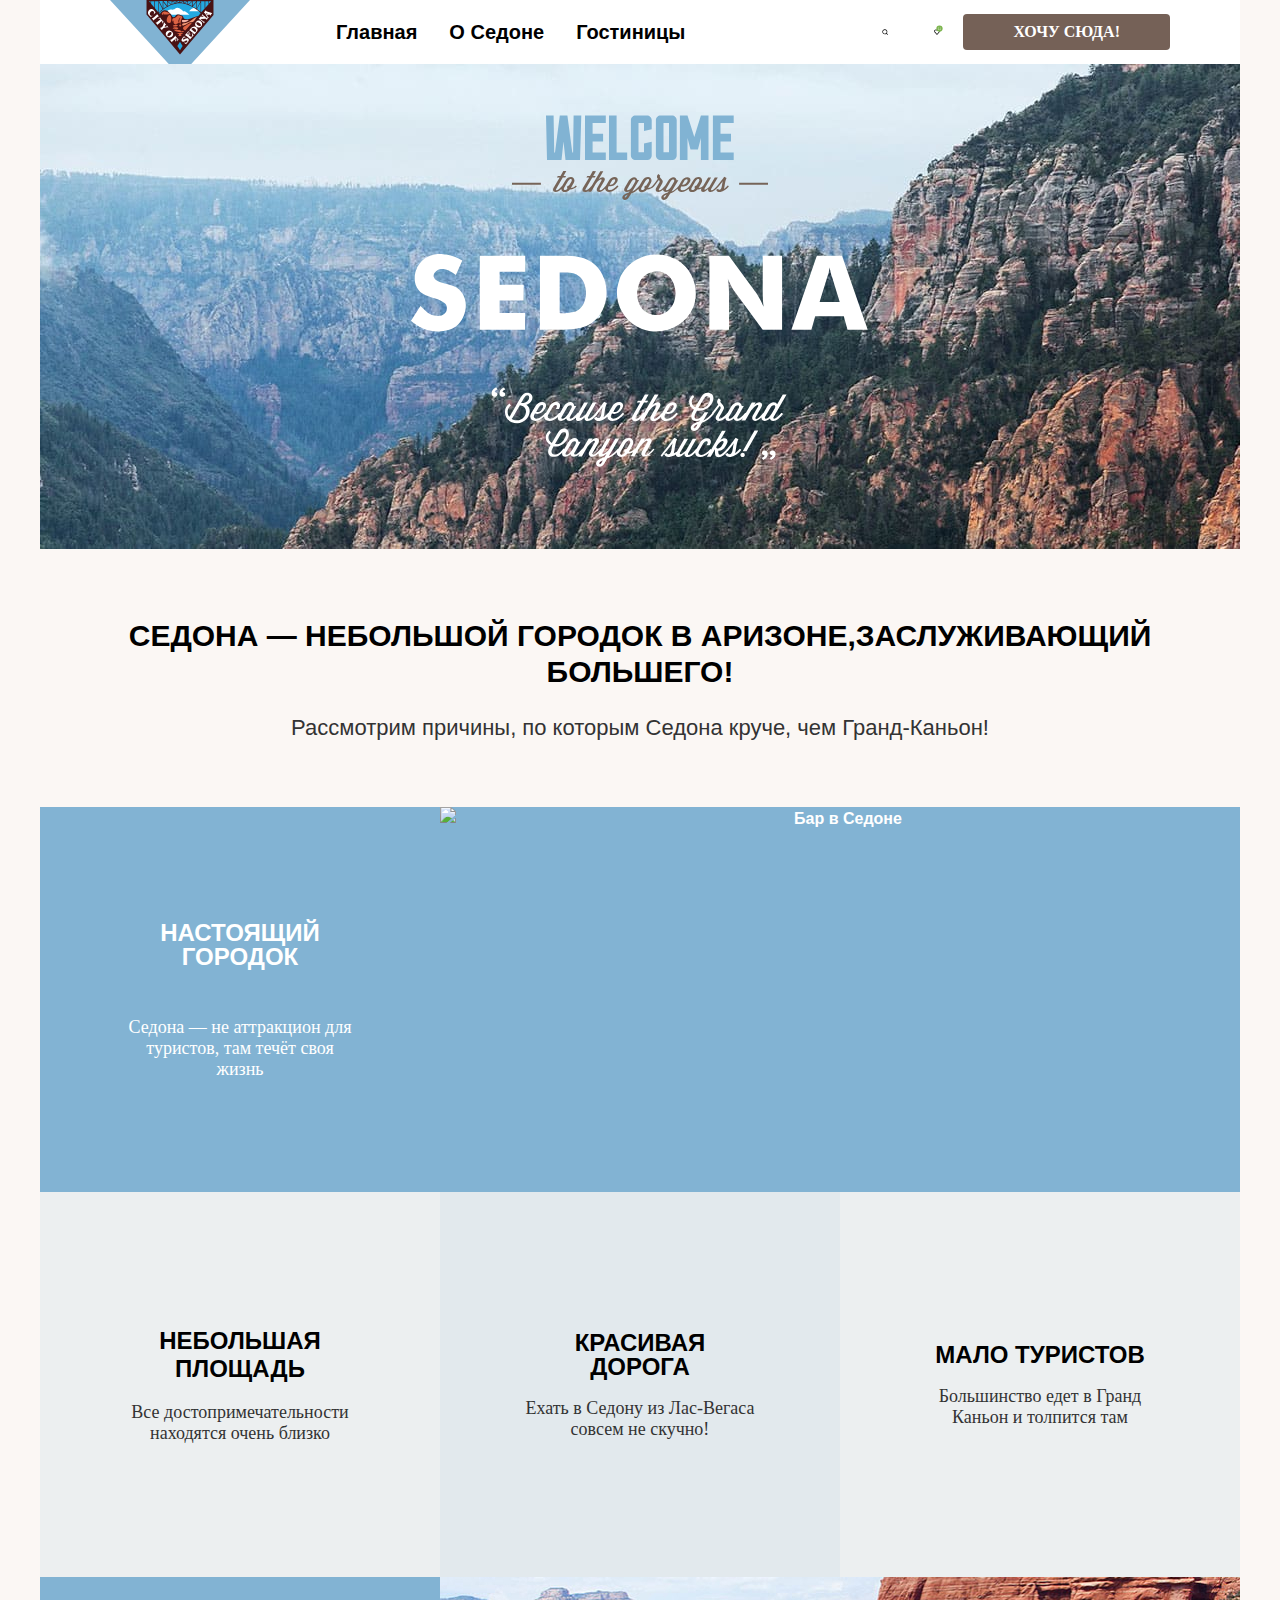
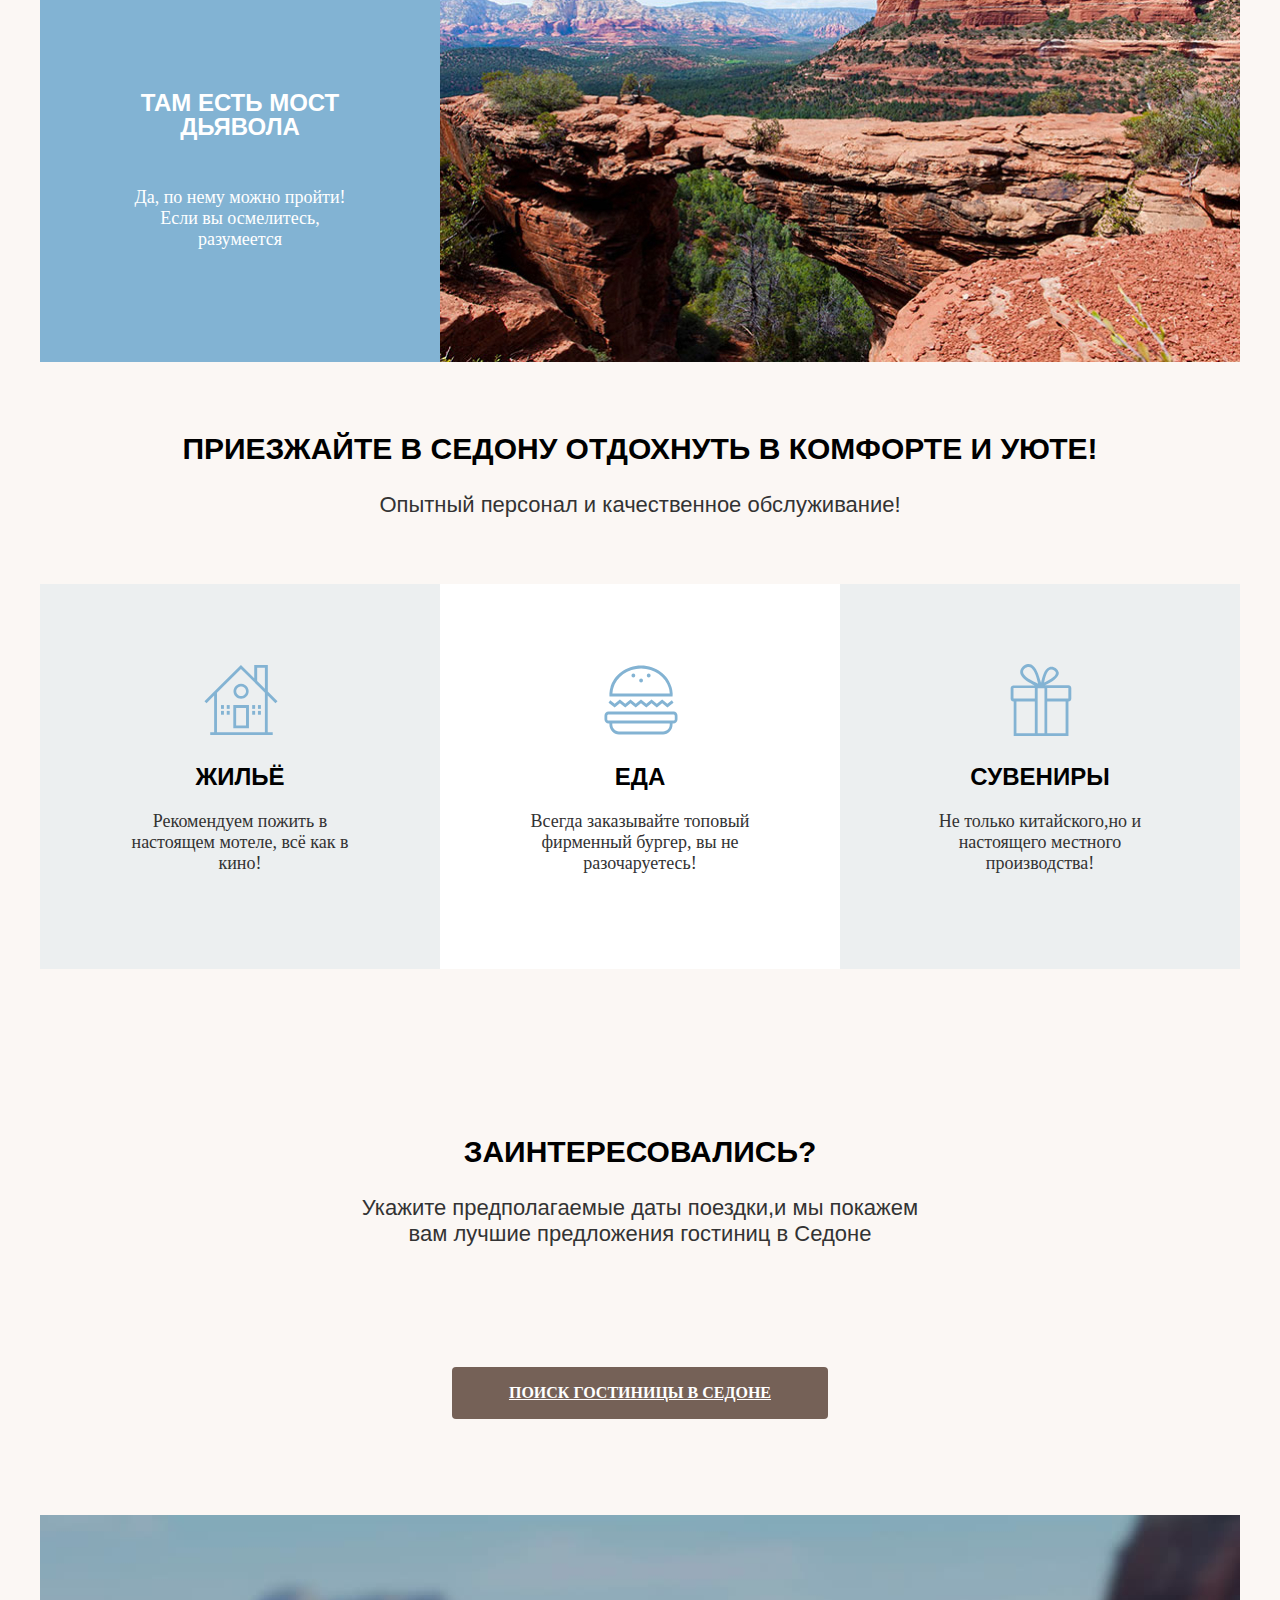
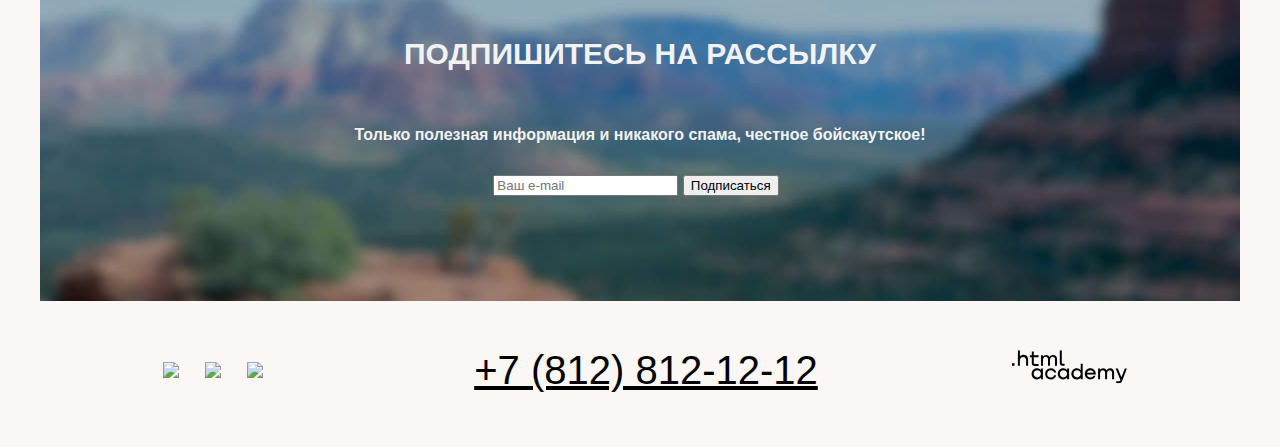
==== commit c42a4a9f: "правки" ====
--- a/index.html
+++ b/index.html
@@ -100,15 +100,15 @@
               <div class="blue-block">
               <div class="advantage-item-content-blue1">
                 <h2 class="advantages-title-blue">Небольшая площадь</h2>
-                <p class="advantage-description-blue">
+                <p class="advantages-description-blue">
                   Все достопримечательности находятся очень близко
                 </p>
               </div>
             </li>
             <li class="advantages-item">
-              <div class="advantage-item-content-blue1">
+              <div class="advantage-item-content-blue1 advantage-item-content-grey">
                 <h2 class="advantage-title">Красивая дорога</h2>
-                <p class="advantage-description">
+                <p class="advantages-description-blue">
                   Ехать в Седону из Лас-Вегаса совсем не скучно!
                 </p>
               </div>
@@ -116,10 +116,11 @@
             <li class="advantages-item">
               <div class="advantage-item-content-blue1">
                 <h2 class="advantage-title">Мало туристов</h2>
-                <p class="advantage-description">
+                <p class="advantages-description-blue">
                   Большинство едет в Гранд Каньон и толпится там
                 </p>
               </div>
+            </div>
             </li>
             <li class="advantages-item">
               <div class="advantage-item-content">
@@ -165,7 +166,7 @@
               </div>
             </li>
             <li class="advantages-item">
-              <div class="advantage-item-content-blue2">
+              <div class="advantage-item-content-blue2 advantage-item-content-white">
                 <img
                   class="icon"
                   src="images/icons-main/icon-burger.svg"
@@ -289,7 +290,6 @@
       <div class="modal-buttons">
               <label class="adults" for="adults">Взрослые:</label>
               <input class="hotel-modal-form-field" type="number" id="adults" name="adults" placeholder="2" data-max-count="10">
-            </p>
           </div>
           <div class="modal-buttons">
               <label class="children" for="children">Дети:</label>
@@ -301,7 +301,6 @@
                 </span>
               </span>
               <input class="hotel-modal-form-field" type="number" id="children" name="children" placeholder="2" data-max-count="10">
-            </p>
           </div>
           </div>
             <button class="button hotel-form-button" type="submit">Найти</button>
--- a/styles/styles.css
+++ b/styles/styles.css
@@ -227,9 +227,6 @@
   box-sizing: border-box;
   margin: 0;
 }
-.advantage-item-content-blue1:nth-child(2n) {
-  background-color: #83b3d3;
-}
 .advantage-item-content-blue2 {
   background: var(--background-second-1, rgba(131, 179, 211, 0.12));
   width: 400px;
@@ -244,9 +241,13 @@
   box-sizing: border-box;
   margin: 0;
 }
-.advantage-item-content-blue2:nth-child(2n) {
-  background-color: #ffffff;
-}
+.advantage-item-content-grey {
+  background: var(--background-second-2, rgba(131, 179, 211, 0.2));
+}
+.advantage-item-content-white {
+  background: #ffffff;
+}
+
 .advantages-title-blue {
   font-size: 24px;
   font-style: normal;
@@ -255,8 +256,18 @@
   text-transform: uppercase;
   align-content: center;
 }
-.advantage-description-blue .advantage-description {
+.advantages-description-blue {
+  align-self: stretch;
   color: var(--texts-second, #333);
+  text-align: center;
+  font-family: PT Sans;
+  font-size: 18px;
+  font-style: normal;
+  font-weight: 400;
+  line-height: 21px;
+}
+.advantage-description {
+  color: #ffffff;
   text-align: center;
   font-family: PT Sans;
   font-size: 18px;
@@ -480,10 +491,12 @@
   font-style: normal;
   font-weight: 700;
   line-height: 28px;
+  margin-bottom: 0;
 }
 .name-price {
   display: flex;
   justify-content: space-between;
+  margin-bottom: 0;
 }
 
 .hotel-card-type {
@@ -492,6 +505,7 @@
   font-style: normal;
   font-weight: 400;
   line-height: 21px;
+  margin-bottom: 0;
 }
 .hotel-card-button.details {
   display: flex;
@@ -587,6 +601,7 @@
 }
 .pagination-link {
   text-decoration: none;
+  color: #ffffff;
 }
 .page-main-title {
   font-size: 30px;
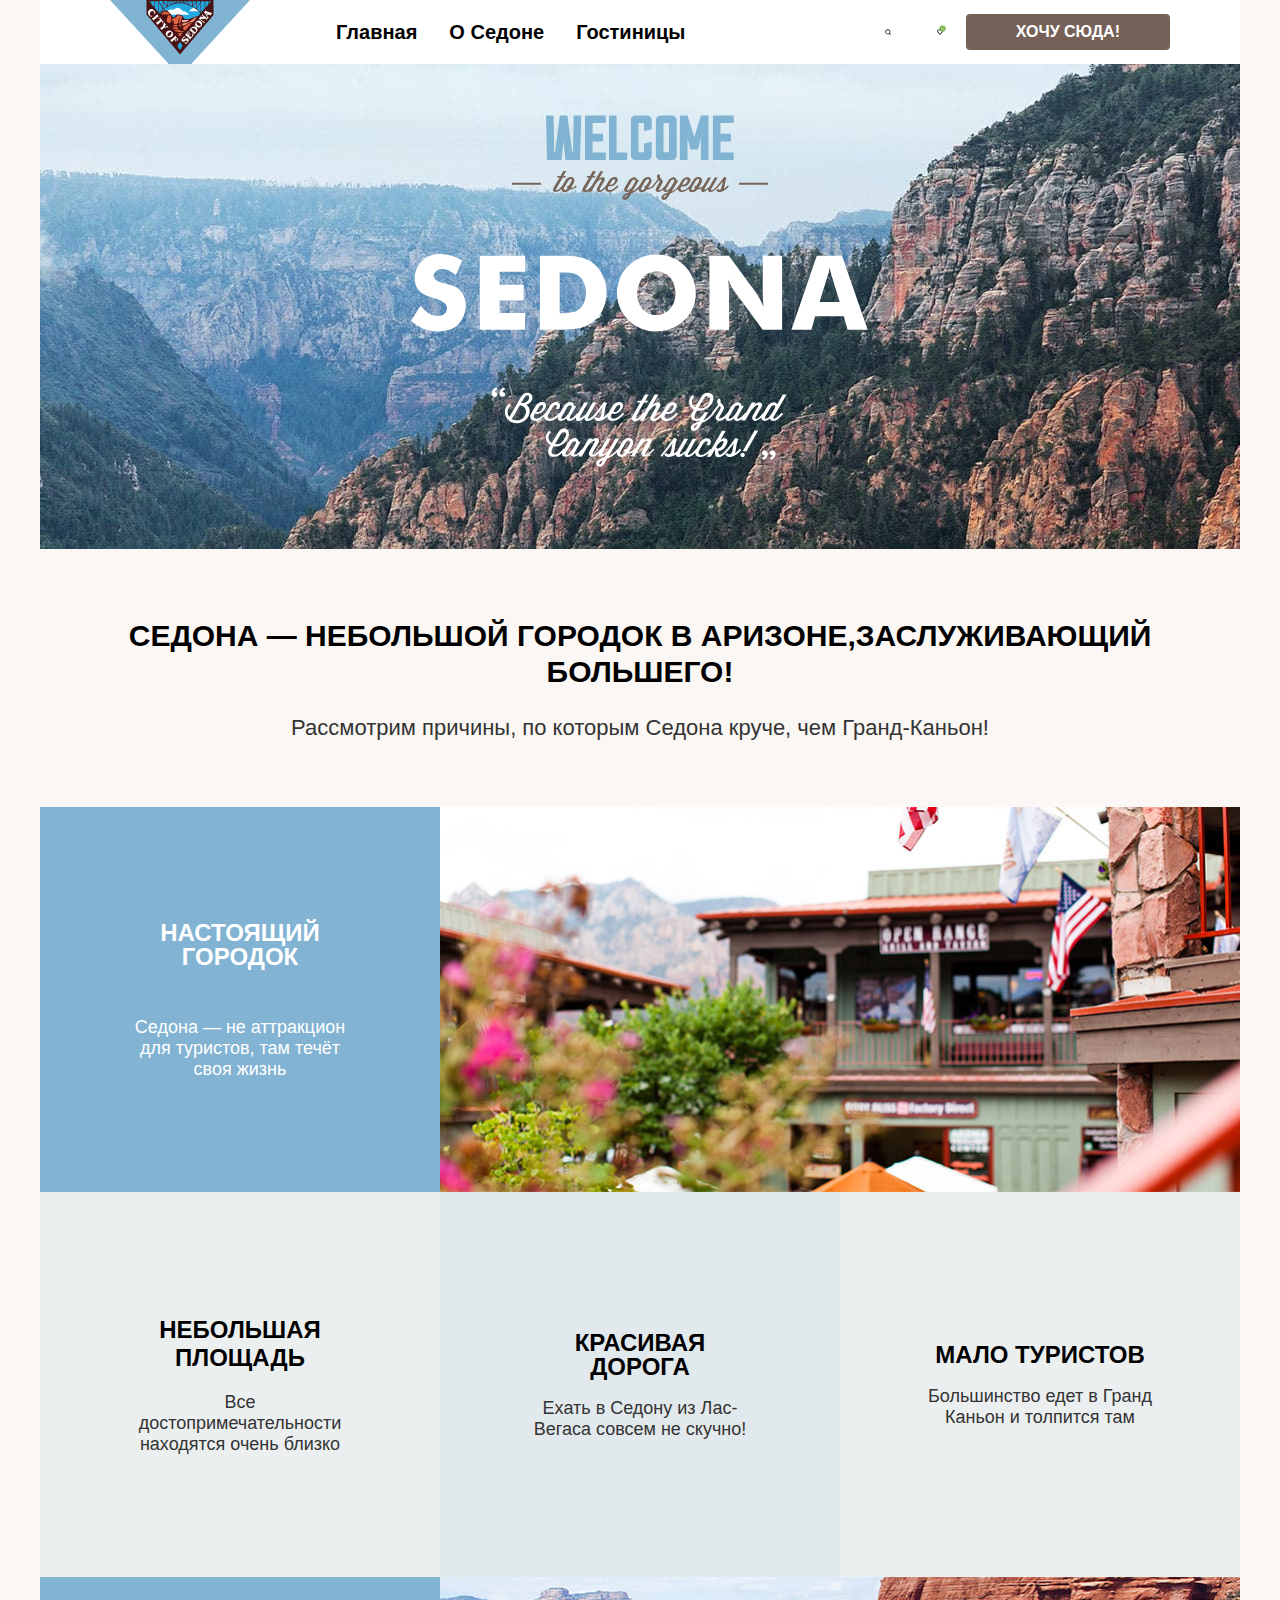
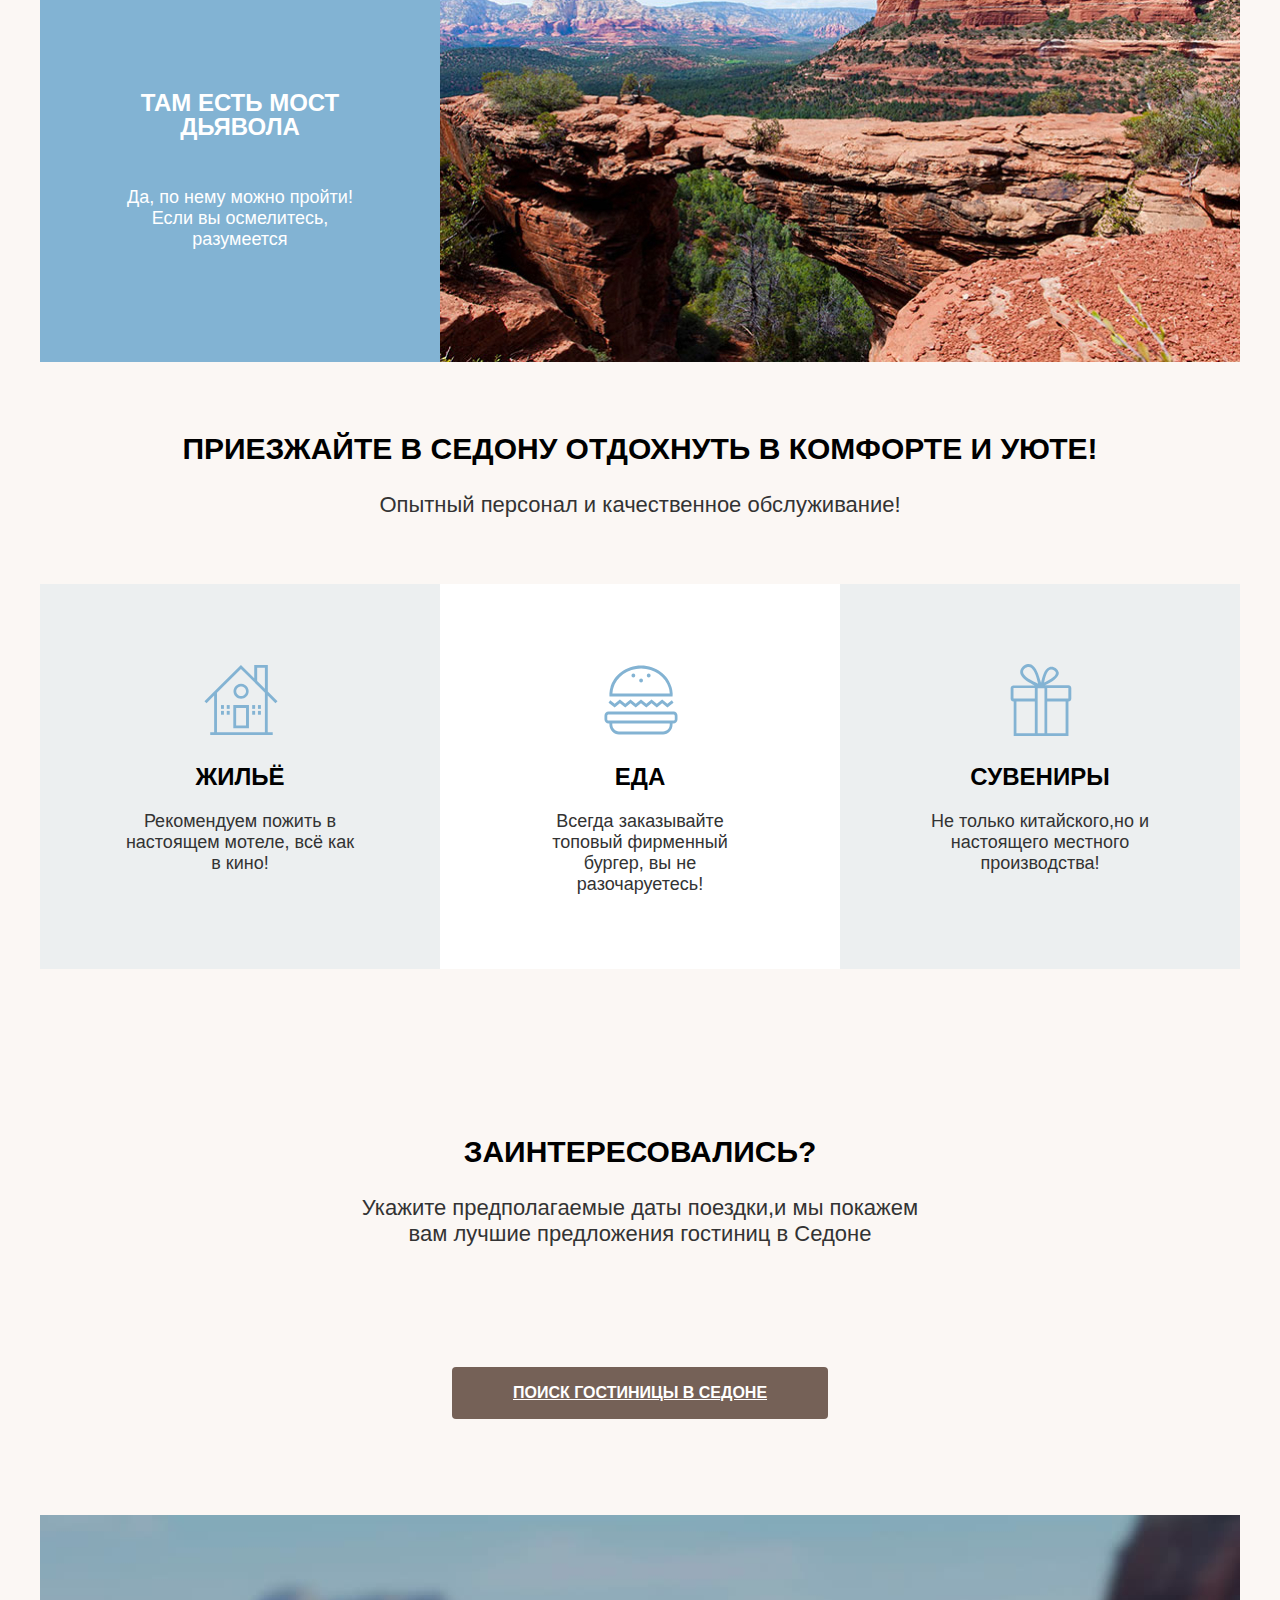
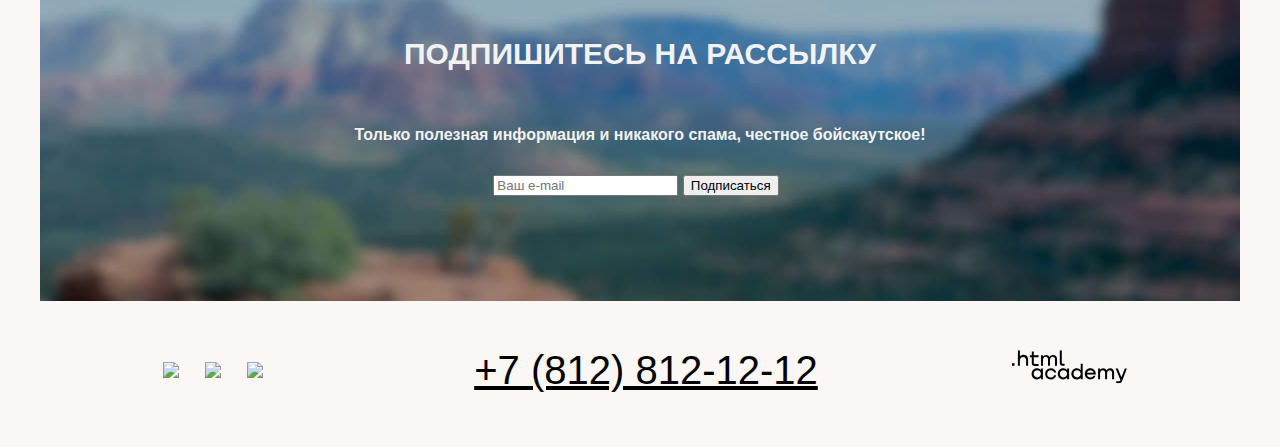
==== commit c883c09b: "дз №9" ====
--- a/index.html
+++ b/index.html
@@ -27,37 +27,37 @@
           <li class="navigation-item">
             <a class="navigation-link" href="catalog.html">Гостиницы</a>
           </li>
+        </ul>
+        <div class="nav-list2">
+          <ul class="navigation-list">
+            <li class="navigation-item">
+              <a class="navigation-link" href="#">
+                <span class="visually-hidden"> Поиск </span>
+                <img
+                  class="search"
+                  src="images/icons-header/search.svg"
+                  width="44"
+                  height="64"
+                  alt="Поиск"
+                />
+              </a>
+            </li>
+            <li class="navigation-item">
+              <a class="navigation-link" href="#">
+                <span class="visually-hidden"> Избранное </span>
+                <img
+                  class="favorite"
+                  src="images/icons-header/favorite.svg"
+                  width="44"
+                  height="64"
+                  alt="Избранное"
+                />
+              </a>
+            </li>
+            <li class="navigation-item-button">
+              <a class="navigation-link-button" href="#">Хочу сюда!</a>
+            </li>
           </ul>
-          <div class="nav-list2">
-          <ul class="navigation-list">
-          <li class="navigation-item">
-            <a class="navigation-link" href="#">
-              <span class="visually-hidden"> Поиск </span>
-              <img
-                class="search"
-                src="images/icons-header/search.svg"
-                width="44"
-                height="64"
-                alt="Поиск"
-              />
-            </a>
-          </li>
-          <li class="navigation-item">
-            <a class="navigation-link" href="#">
-              <span class="visually-hidden"> Избранное </span>
-              <img
-                class="favorite"
-                src="images/icons-header/favorite.svg"
-                width="44"
-                height="64"
-                alt="Избранное"
-              />
-            </a>
-          </li>
-          <li class="navigation-item-button">
-            <a class="navigation-link-button" href="#">Хочу сюда!</a>
-          </li>
-        </ul>
         </div>
       </nav>
     </header>
@@ -89,24 +89,27 @@
                 </p>
               </div>
               <img
-                  class="advantage-image-village"
-                  src="images/advantages/Village.jpg"
-                  width="800"
-                  height="385"
-                  alt="Бар в Седоне"
-                />
+                class="advantage-image-village"
+                src="images/advantages/village.jpg"
+                width="800"
+                height="385"
+                alt="Бар в Седоне"
+              />
             </li>
             <li class="advantages-item">
               <div class="blue-block">
-              <div class="advantage-item-content-blue1">
-                <h2 class="advantages-title-blue">Небольшая площадь</h2>
-                <p class="advantages-description-blue">
-                  Все достопримечательности находятся очень близко
-                </p>
-              </div>
-            </li>
-            <li class="advantages-item">
-              <div class="advantage-item-content-blue1 advantage-item-content-grey">
+                <div class="advantage-item-content-blue1">
+                  <h2 class="advantages-title-blue">Небольшая площадь</h2>
+                  <p class="advantages-description-blue">
+                    Все достопримечательности находятся очень близко
+                  </p>
+                </div>
+              </div>
+            </li>
+            <li class="advantages-item">
+              <div
+                class="advantage-item-content-blue1 advantage-item-content-grey"
+              >
                 <h2 class="advantage-title">Красивая дорога</h2>
                 <p class="advantages-description-blue">
                   Ехать в Седону из Лас-Вегаса совсем не скучно!
@@ -120,7 +123,6 @@
                   Большинство едет в Гранд Каньон и толпится там
                 </p>
               </div>
-            </div>
             </li>
             <li class="advantages-item">
               <div class="advantage-item-content">
@@ -130,13 +132,12 @@
                 </p>
               </div>
               <img
-                  class="advantage-image-devils-bridge"
-                  src="images/advantages/Devil's-bridge.jpg"
-                  width="800"
-                  height="385"
-                  alt="Мост дъявола в Седоне"
-                />
-            </div>
+                class="advantage-image-devils-bridge"
+                src="images/advantages/Devil's-bridge.jpg"
+                width="800"
+                height="385"
+                alt="Мост дъявола в Седоне"
+              />
             </li>
           </ul>
         </section>
@@ -166,7 +167,9 @@
               </div>
             </li>
             <li class="advantages-item">
-              <div class="advantage-item-content-blue2 advantage-item-content-white">
+              <div
+                class="advantage-item-content-blue2 advantage-item-content-white"
+              >
                 <img
                   class="icon"
                   src="images/icons-main/icon-burger.svg"
@@ -204,7 +207,9 @@
             Укажите предполагаемые даты поездки,и мы покажем вам лучшие
             предложения гостиниц в Седоне
           </p>
-          <a class="button reserve-a-hotel" href="#">Поиск гостиницы в Седоне</a>
+          <a class="button reserve-a-hotel" href="#"
+            >Поиск гостиницы в Седоне</a
+          >
         </section>
         <section class="newsletter">
           <h2 class="page-main-title">Подпишитесь на рассылку</h2>
@@ -238,35 +243,60 @@
           <li class="footer-social-item">
             <a class="button-social" href="https://vk.com/htmlacademy">
               <span class="visually-hidden">ВКонтакте</span>
-              <img class="social-logo" src="images/footer-social/vk.svg" width="22" height="17" alt="vk логотип">
+              <img
+                class="social-logo"
+                src="images/footer-social/vk.svg"
+                width="22"
+                height="17"
+                alt="vk логотип"
+              />
             </a>
           </li>
           <li class="footer-social-item">
             <a class="button-social" href=" https://t.me/htmlacademy">
               <span class="visually-hidden">Телеграм</span>
-              <img class="social-logo" src="images/footer-social/telegram.svg" width="22" height="17" alt="телеграм логотип">
-            </a>
-          </li>
-          <li class="footer-social-item">
-            <a class="button-social" href="https://www.youtube.com/user/htmlacademyru">
+              <img
+                class="social-logo"
+                src="images/footer-social/telegram.svg"
+                width="22"
+                height="17"
+                alt="телеграм логотип"
+              />
+            </a>
+          </li>
+          <li class="footer-social-item">
+            <a
+              class="button-social"
+              href="https://www.youtube.com/user/htmlacademyru"
+            >
               <span class="visually-hidden">Ютуб</span>
-            <img class="social-logo" src="images/footer-social/youtube.svg" width="22" height="17" alt="youtube логотип">
-          </a>
-          </li>
-          <li class="footer-social-item">
-        <a class="footer-contacts-phone" href="tel:+78128121212"
-          >+7 (812) 812-12-12
-        </a>
-        <li class="footer-social-item">
-        <a class="htmlacademy-link" href="https://htmlacademy.ru/">
-          <img
-            class="htmlacademy-logo"
-            src="images/htmlacademy-logo.svg"
-            alt="htmlacademy Логотип"
-          />
-        </li>
-        </a>
-      </ul>
+              <img
+                class="social-logo"
+                src="images/footer-social/youtube.svg"
+                width="22"
+                height="17"
+                alt="youtube логотип"
+              />
+            </a>
+          </li>
+          <li class="footer-social-item">
+            <a class="footer-contacts-phone" href="tel:+78128121212"
+              >+7 (812) 812-12-12
+            </a>
+          </li>
+
+          <li class="footer-social-item">
+            <a class="htmlacademy-link" href="https://htmlacademy.ru/">
+              <img
+                class="htmlacademy-logo"
+                src="images/htmlacademy-logo.svg"
+                width="115"
+                height="34"
+                alt="htmlacademy Логотип"
+              />
+            </a>
+          </li>
+        </ul>
       </div>
     </footer>
 
@@ -277,33 +307,86 @@
         </button>
         <section class="modal-content">
           <h2 class="modal-title">Поиск гостиницы в Седоне</h2>
-          <form class="hotel-form" action="https://echo.htmlacademy.ru/" method="post">
+          <form
+            class="hotel-form"
+            action="https://echo.htmlacademy.ru/"
+            method="post"
+          >
             <p class="field-group">
-              <label class="arrival-date" for="arrival-date">Дата Заезда:</label>
-              <input class="hotel-form-field field" type="date" id="arrival-date" name="arrival-date" placeholder="27 апреля 2020">
+              <label class="arrival-date" for="arrival-date"
+                >Дата Заезда:</label
+              >
+              <input
+                class="hotel-form-field field"
+                type="date"
+                id="arrival-date"
+                name="arrival-date"
+              />
             </p>
             <p class="field-group">
-              <label class="date-of-departure" for="date-of-departure">Дата Выезда:</label>
-              <input class="hotel-form-field field" type="date" id="date-of-departure" name="date-of-departure" placeholder="1 сентября 2023">
+              <label class="date-of-departure" for="date-of-departure"
+                >Дата Выезда:</label
+              >
+              <input
+                class="hotel-form-field field"
+                type="date"
+                id="date-of-departure"
+                name="date-of-departure"
+              />
             </p>
             <div class="buttons-modal">
-      <div class="modal-buttons">
-              <label class="adults" for="adults">Взрослые:</label>
-              <input class="hotel-modal-form-field" type="number" id="adults" name="adults" placeholder="2" data-max-count="10">
-          </div>
-          <div class="modal-buttons">
-              <label class="children" for="children">Дети:</label>
-              <span class="tooltip">
-                <button class="tooltip-toggle" type="button" aria-labelledby="tooltip-label-date">
-                  <svg  class="tooltip-icon" xmlns="http://www.w3.org/2000/svg" width="20" height="20" fill="currentColor"><path d="M8 14A6 6 0 108 2a6 6 0 000 12zm1.27-8.73a1.27 1.27 0 11-2.54 0 1.27 1.27 0 012.54 0zm0 2.23V11H6.73V7.5h2.54z"/></svg>
-                </button>
-                <span class="tooltip-text" role="tooltip" id="tooltip-label-date">Укажите количество детей, которые будут с вами, возраст которых от 6 до 18 лет. Дети до 6 лет размещаются бесплатно.
+              <div class="modal-buttons">
+                <label class="adults" for="adults">Взрослые:</label>
+                <input
+                  class="hotel-modal-form-field"
+                  type="number"
+                  id="adults"
+                  name="adults"
+                  placeholder="2"
+                  data-max-count="10"
+                />
+              </div>
+              <div class="modal-buttons">
+                <label class="children" for="children">Дети:</label>
+                <span class="tooltip">
+                  <button
+                    class="tooltip-toggle"
+                    type="button"
+                    aria-labelledby="tooltip-label-date"
+                  >
+                    <svg
+                      class="tooltip-icon"
+                      xmlns="http://www.w3.org/2000/svg"
+                      width="20"
+                      height="20"
+                      fill="currentColor"
+                    >
+                      <path
+                        d="M8 14A6 6 0 108 2a6 6 0 000 12zm1.27-8.73a1.27 1.27 0 11-2.54 0 1.27 1.27 0 012.54 0zm0 2.23V11H6.73V7.5h2.54z"
+                      />
+                    </svg>
+                  </button>
+                  <span
+                    class="tooltip-text"
+                    role="tooltip"
+                    id="tooltip-label-date"
+                    >Укажите количество детей, которые будут с вами, возраст
+                    которых от 6 до 18 лет. Дети до 6 лет размещаются бесплатно.
+                  </span>
                 </span>
-              </span>
-              <input class="hotel-modal-form-field" type="number" id="children" name="children" placeholder="2" data-max-count="10">
-          </div>
-          </div>
-            <button class="button hotel-form-button" type="submit">Найти</button>
+                <input
+                  class="hotel-modal-form-field"
+                  type="number"
+                  id="children"
+                  name="children"
+                  placeholder="2"
+                  data-max-count="10"
+                />
+              </div>
+            </div>
+            <button class="button hotel-form-button" type="submit">
+              Найти
+            </button>
           </form>
         </section>
       </div>
--- a/styles/styles.css
+++ b/styles/styles.css
@@ -1,12 +1,12 @@
 @font-face {
-  font-family: "PT Sans";
+  font-family: "PT Sans", sans-serif;
   font-style: normal;
   font-weight: 400;
   src: url("../fonts/ptsans-400.woff2") format("woff2");
   font-display: swap;
 }
 @font-face {
-  font-family: "PT Sans";
+  font-family: "PT Sans", sans-serif;
   font-style: normal;
   font-weight: 700;
   src: url("../fonts/ptsans-700.woff2") format("woff2");
@@ -96,7 +96,7 @@
   border-radius: 4px;
   background: var(--buttons-basic, #756157);
   text-align: center;
-  font-family: PT Sans;
+  font-family: "PT Sans", sans-serif;
   font-size: 16px;
   font-style: normal;
   font-weight: 700;
@@ -118,6 +118,7 @@
 }
 .page-container {
   width: 1200px;
+  color: #ffffff;
 }
 .main-container {
   flex-grow: 1;
@@ -260,7 +261,7 @@
   align-self: stretch;
   color: var(--texts-second, #333);
   text-align: center;
-  font-family: PT Sans;
+  font-family: "PT Sans", sans-serif;
   font-size: 18px;
   font-style: normal;
   font-weight: 400;
@@ -269,7 +270,7 @@
 .advantage-description {
   color: #ffffff;
   text-align: center;
-  font-family: PT Sans;
+  font-family: "PT Sans", sans-serif;
   font-size: 18px;
   font-style: normal;
   font-weight: 400;
@@ -386,7 +387,7 @@
 .catalog-filter-item {
   list-style-type: none;
   text-align: left;
-  font-family: PT Sans;
+  font-family: "PT Sans", sans-serif;
   font-size: 18px;
   font-style: normal;
   font-weight: 400;
@@ -486,7 +487,7 @@
 }
 .hotel-card-title {
   color: #000000;
-  font-family: PT Sans;
+  font-family: "PT Sans", sans-serif;
   font-size: 24px;
   font-style: normal;
   font-weight: 700;
@@ -500,7 +501,7 @@
 }
 
 .hotel-card-type {
-  font-family: PT Sans;
+  font-family: "PT Sans", sans-serif;
   font-size: 18px;
   font-style: normal;
   font-weight: 400;
@@ -521,7 +522,7 @@
   height: 20px;
   color: var(--texts-background-deafault, #fff);
   text-align: center;
-  font-family: PT Sans;
+  font-family: "PT Sans", sans-serif;
   font-size: 16px;
   font-style: normal;
   font-weight: 700;
@@ -539,7 +540,7 @@
   background: var(--buttons-second, #82b3d3);
   color: var(--texts-background-deafault, #fff);
   text-align: center;
-  font-family: PT Sans;
+  font-family: "PT Sans", sans-serif;
   font-size: 16px;
   font-style: normal;
   font-weight: 700;
@@ -562,7 +563,7 @@
   flex-shrink: 0;
   text-transform: uppercase;
   flex-wrap: nowrap;
-  font-family: PT Sans;
+  font-family: "PT Sans", sans-serif;
   font-size: 16px;
   font-style: normal;
   font-weight: 700;
@@ -611,7 +612,7 @@
   text-transform: uppercase;
 }
 .newsletter-catalog.p {
-  font-family: PT Sans;
+  font-family: "PT Sans", sans-serif;
   font-size: 22px;
   font-style: normal;
   font-weight: 400;
@@ -633,7 +634,7 @@
   background: var(--buttons-basic, #756157);
   color: var(--texts-background-deafault, #fff);
   text-align: center;
-  font-family: PT Sans;
+  font-family: "PT Sans", sans-serif;
   font-size: 16px;
   font-style: normal;
   font-weight: 700;
@@ -797,7 +798,7 @@
 
 .modal-title {
   margin: 0;
-  font-family: PT Sans;
+  font-family: "PT Sans", sans-serif;
   font-size: 30px;
   font-style: normal;
   font-weight: 700;
@@ -843,7 +844,7 @@
   margin-top: 48px;
   color: var(--basic-white, #fff);
   text-align: center;
-  font-family: PT Sans;
+  font-family: "PT Sans", sans-serif;
   font-size: 20px;
   font-style: normal;
   font-weight: 700;
@@ -898,7 +899,7 @@
   align-items: center;
   flex-shrink: 0;
   text-align: center;
-  font-family: PT Sans;
+  font-family: "PT Sans", sans-serif;
   font-size: 18px;
   font-style: normal;
   font-weight: 700;
